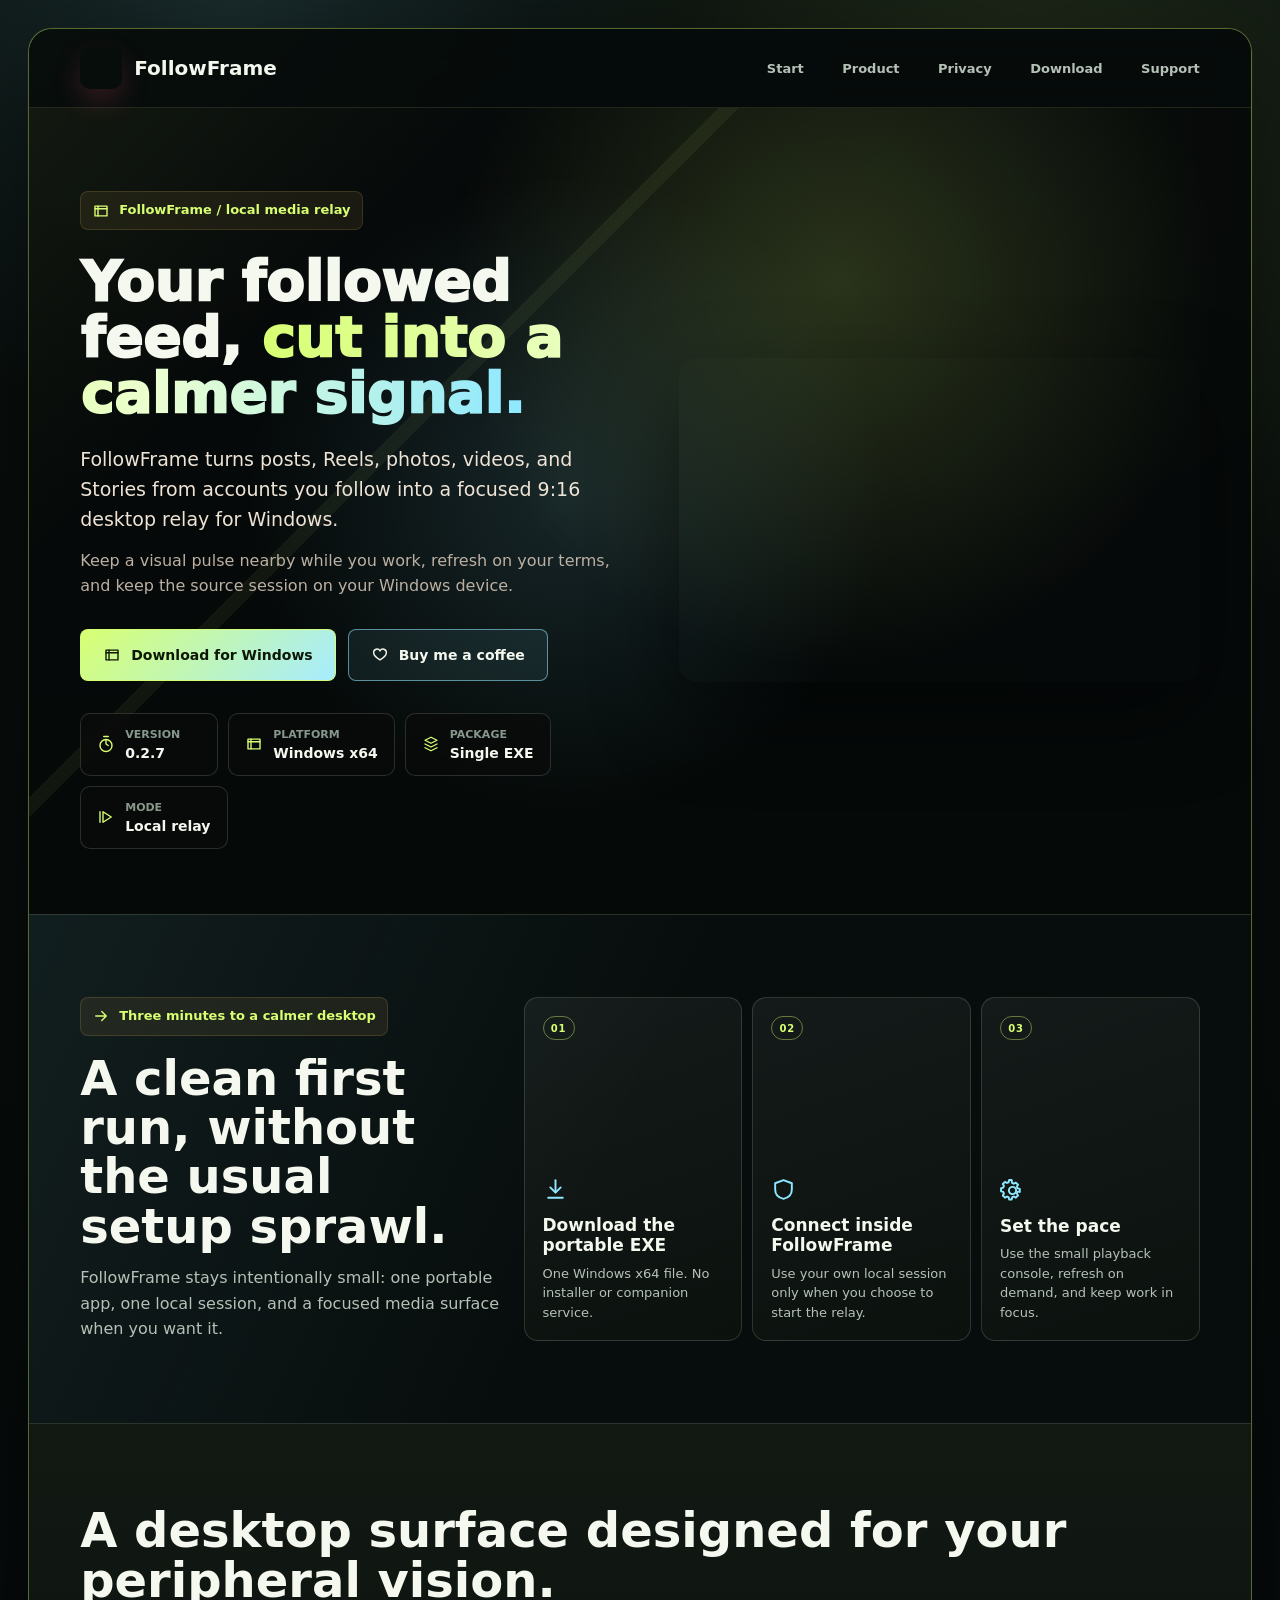
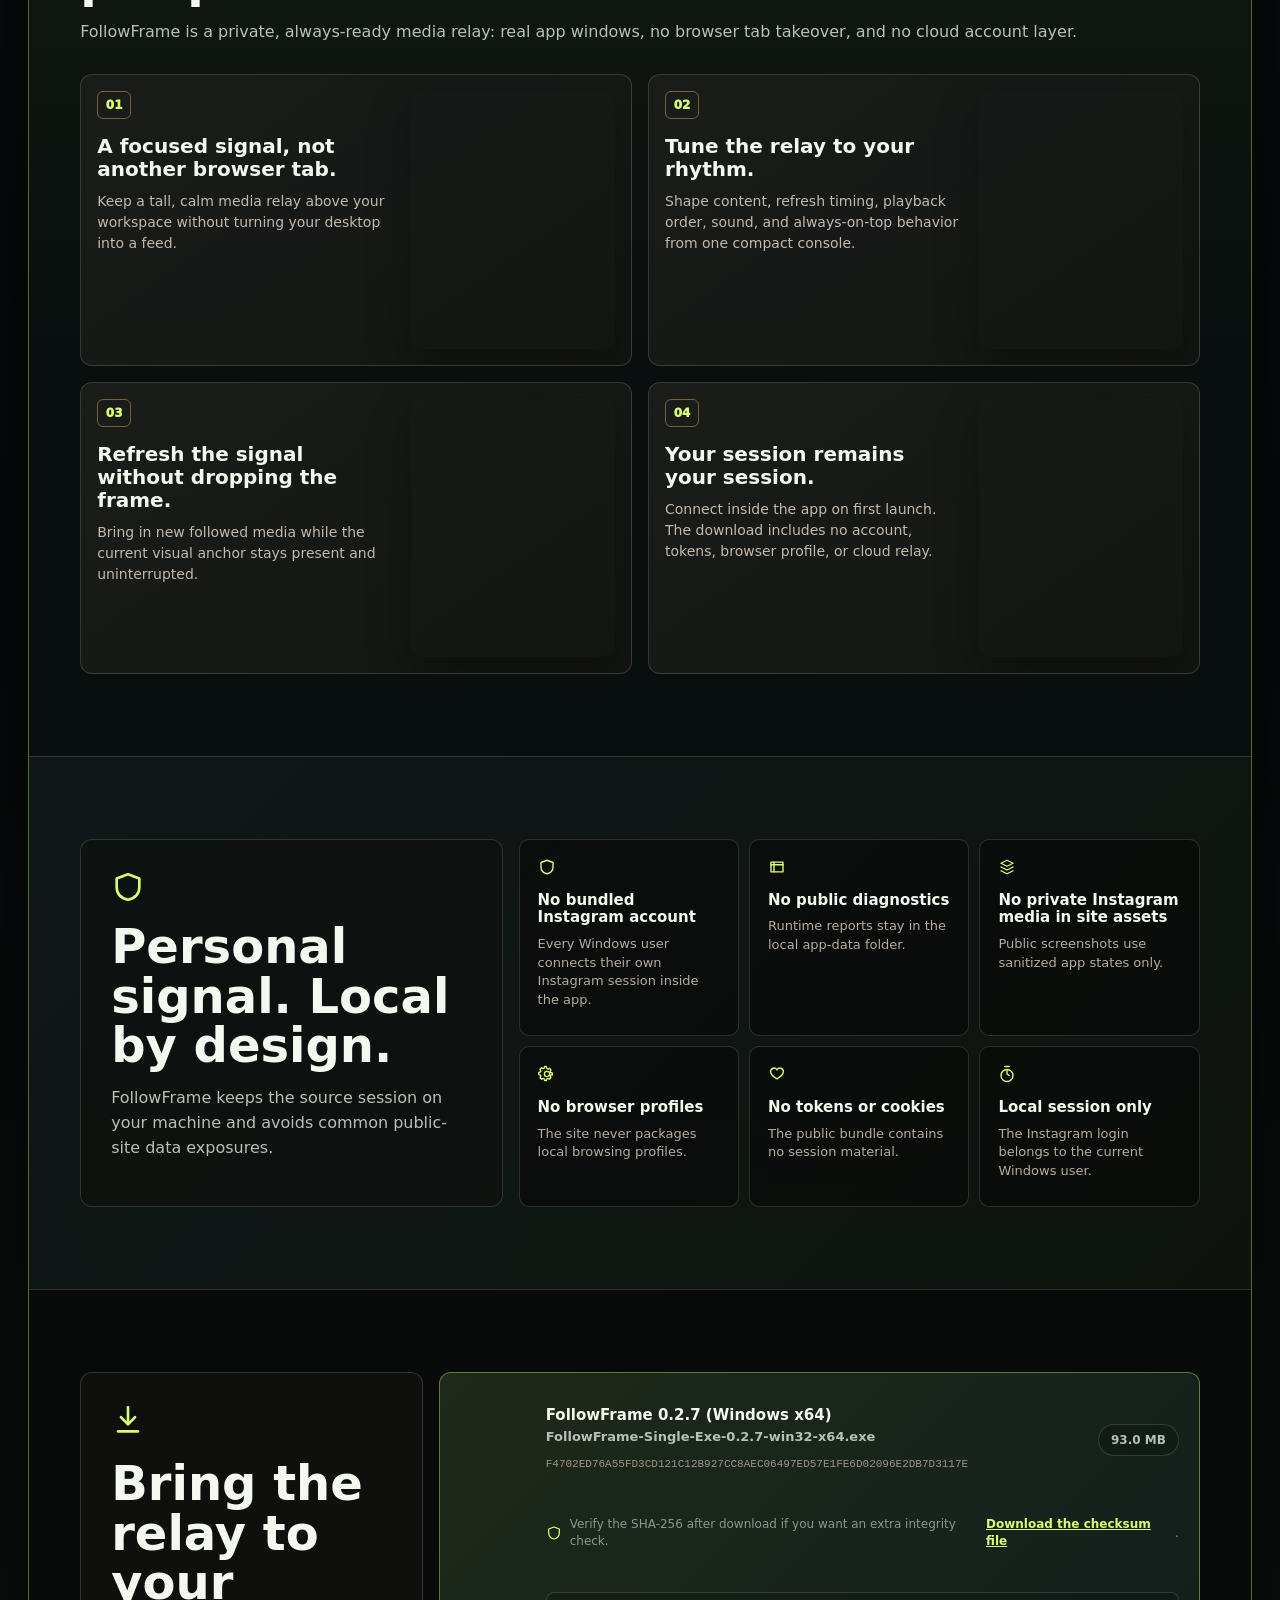
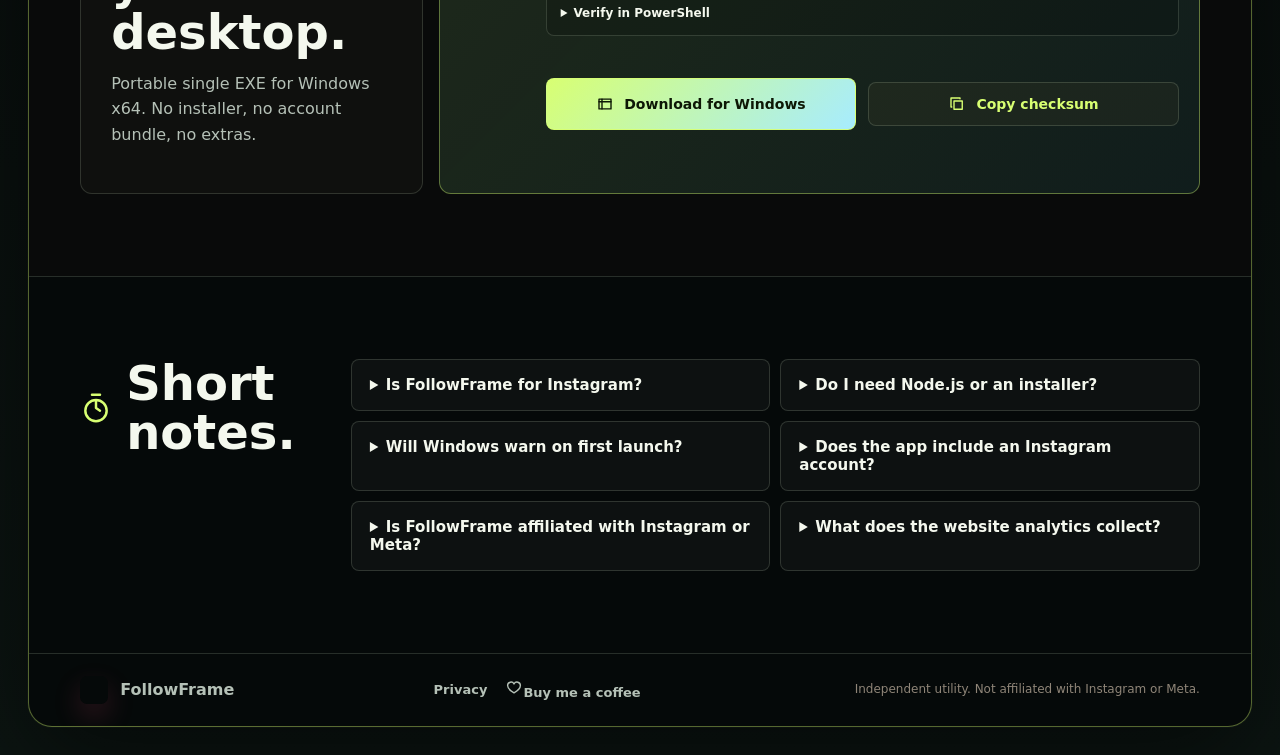
==== index.html @ 63d56f49 "Add automatic checksum verification" ====
<!doctype html>
<html lang="en">
  <head>
    <meta charset="UTF-8" />
    <meta name="viewport" content="width=device-width, initial-scale=1.0" />
    <meta
      http-equiv="Content-Security-Policy"
      content="default-src 'self'; base-uri 'self'; object-src 'none'; img-src 'self' data:; style-src 'self'; script-src 'self' https://www.googletagmanager.com; connect-src 'self' https://www.google-analytics.com https://region1.google-analytics.com; font-src 'self'; media-src 'self'; frame-src 'none'; form-action 'self'"
    />
    <meta name="robots" content="index,follow,max-image-preview:large" />
    <meta name="google-site-verification" content="RvzT5SkNoVuGAJgXO8Cyy0vXYuK4GjArwcsf7aChGzU" />
    <meta name="theme-color" content="#0b0d0b" />
    <meta name="application-name" content="FollowFrame" />
    <meta
      name="description"
      content="FollowFrame is an independent Instagram desktop frame for Windows that turns posts, Reels, photos, videos, and Stories from accounts you follow into a floating 9:16 media wall."
    />
    <link rel="canonical" href="https://followframe.com/" />
    <link rel="icon" type="image/svg+xml" href="/favicon.svg" />
    <link rel="manifest" href="/site.webmanifest" />

    <meta property="og:type" content="website" />
    <meta property="og:locale" content="en_US" />
    <meta property="og:site_name" content="FollowFrame" />
    <meta property="og:title" content="FollowFrame - Instagram Desktop Frame for Windows" />
    <meta
      property="og:description"
      content="Keep Instagram posts, Reels, photos, videos, and Stories from accounts you follow in a focused floating Windows desktop frame."
    />
    <meta property="og:url" content="https://followframe.com/" />
    <meta property="og:image" content="https://followframe.com/og/followframe-og.jpg" />
    <meta property="og:image:type" content="image/jpeg" />
    <meta property="og:image:width" content="1200" />
    <meta property="og:image:height" content="630" />
    <meta property="og:image:alt" content="FollowFrame Instagram desktop frame preview with sanitized real app screenshots" />

    <meta name="twitter:card" content="summary_large_image" />
    <meta name="twitter:title" content="FollowFrame - Instagram Desktop Frame for Windows" />
    <meta
      name="twitter:description"
      content="Keep Instagram media from accounts you follow in a focused floating Windows desktop frame."
    />
    <meta name="twitter:image" content="https://followframe.com/og/followframe-og.jpg" />
    <meta name="twitter:image:alt" content="FollowFrame Instagram desktop frame preview with sanitized real app screenshots" />

    <script type="application/ld+json">
      {
        "@context": "https://schema.org",
        "@graph": [
          {
            "@type": "WebSite",
            "@id": "https://followframe.com/#website",
            "url": "https://followframe.com/",
            "name": "FollowFrame",
            "description": "FollowFrame is an independent Instagram desktop frame for Windows."
          },
          {
            "@type": "SoftwareApplication",
            "@id": "https://followframe.com/#software",
            "name": "FollowFrame",
            "applicationCategory": "MultimediaApplication",
            "operatingSystem": "Windows 10, Windows 11",
            "softwareVersion": "0.2.7",
            "description": "FollowFrame is an independent Windows x64 desktop app for viewing Instagram posts, Reels, photos, videos, and Stories from accounts you follow in a floating 9:16 frame.",
            "keywords": "Instagram desktop viewer, Instagram media wall, Instagram Stories desktop, Windows Instagram viewer, FollowFrame",
            "url": "https://followframe.com/",
            "downloadUrl": "https://followframe.com/downloads/FollowFrame-Single-Exe-0.2.7-win32-x64.exe",
            "fileSize": "93.0 MB",
            "sha256": "F4702ED76A55FD3CD121C12B927CC8AEC06497ED57E1FE6D02096E2DB7D3117E",
            "image": "https://followframe.com/og/followframe-og.jpg",
            "offers": {
              "@type": "Offer",
              "price": "0",
              "priceCurrency": "USD",
              "availability": "https://schema.org/InStock"
            }
          },
          {
            "@type": "WebPage",
            "@id": "https://followframe.com/#webpage",
            "url": "https://followframe.com/",
            "name": "FollowFrame - Instagram Desktop Frame for Windows",
            "description": "FollowFrame turns Instagram posts, Reels, photos, videos, and Stories from accounts you follow into a focused floating 9:16 Windows desktop frame.",
            "isPartOf": {
              "@id": "https://followframe.com/#website"
            },
            "mainEntity": {
              "@id": "https://followframe.com/#software"
            },
            "primaryImageOfPage": {
              "@type": "ImageObject",
              "url": "https://followframe.com/og/followframe-og.jpg",
              "width": 1200,
              "height": 630
            }
          }
        ]
      }
    </script>

    <title>FollowFrame - Instagram Desktop Frame for Windows</title>
    <script type="module" crossorigin src="/assets/index-CRREQKj5.js"></script>
    <link rel="stylesheet" crossorigin href="/assets/index-dvuQhsca.css">
  </head>
  <body>
    <div id="root"></div>
  </body>
</html>
---- assets/index-dvuQhsca.css ----
:root{--lightningcss-light: ;--lightningcss-dark:initial;color-scheme:dark;--bg:#060909;--bg-soft:#0d1513;--panel:#0a1210cc;--panel-strong:#0a1210f5;--line:#ebfcdd26;--line-strong:#d8ff7261;--text:#f4f8ee;--muted:#b5c1b7;--soft:#87988c;--amber:#d8ff72;--amber-strong:#aaff76;--rose:#8ee8ff;--coral:#7bb9ff;--green:#d8ff72;--shadow:0 30px 104px #0000008f;background:var(--bg);color:var(--text);font-family:Bahnschrift,Aptos,Segoe UI Variable,ui-sans-serif,system-ui,sans-serif}*{box-sizing:border-box}html{scroll-behavior:smooth;overflow-x:hidden}body{color:var(--text);background:radial-gradient(circle at 18% 0,#8ee8ff21,#0000 28rem),radial-gradient(circle at 80% 4%,#d8ff7221,#0000 32rem),linear-gradient(#09100e 0%,#060909 56%,#0c1512 100%);margin:0;overflow-x:hidden}body,button,input{letter-spacing:0}button{font:inherit}a{color:inherit}img{max-width:100%;display:block}.site-shell{min-height:100vh;padding:clamp(14px,3vw,28px)}.site-frame{border:1px solid var(--line-strong);width:min(1460px,100%);box-shadow:0 0 0 1px #ffffff05, var(--shadow);background:linear-gradient(135deg,#d8ff7212,#0000 24rem),#060909eb;border-radius:24px;margin:0 auto;overflow:hidden}.site-header{z-index:20;-webkit-backdrop-filter:blur(18px);backdrop-filter:blur(18px);background:#060d0bd6;border-bottom:1px solid #ffe0a41f;justify-content:space-between;align-items:center;gap:24px;padding:18px clamp(24px,4vw,52px);display:flex;position:sticky;top:0}#start,#product,#privacy,#download{scroll-margin-top:100px}.analytics-consent{z-index:30;border:1px solid var(--line);width:min(420px,100vw - 28px);box-shadow:var(--shadow);background:#0e0f0df5;border-radius:12px;gap:14px;padding:16px;display:grid;position:fixed;bottom:clamp(14px,3vw,28px);right:clamp(14px,3vw,28px)}.analytics-consent p{margin:0;font-size:14px;line-height:1.45}.analytics-consent__copy{gap:6px;display:grid}.analytics-consent__actions{justify-content:flex-end;gap:10px;display:flex}.analytics-consent button{border:1px solid var(--line);min-height:38px;color:var(--text);cursor:pointer;background:#ffffff0f;border-radius:8px;padding:0 14px;font-size:13px;font-weight:800}.analytics-consent button:last-child{color:#17110a;background:var(--amber)}.brand,.site-header nav,.hero__actions,.release-strip,.download-card__actions,.site-footer,.site-footer div,.button,.mobile-menu-button,.utility-label,.faq__heading{align-items:center;display:flex}.brand{color:var(--text);gap:12px;font-size:20px;font-weight:900;text-decoration:none}.logo-mark{border-radius:10px;width:42px;height:42px;box-shadow:0 12px 28px #ff517f2e}.site-header nav{gap:clamp(18px,3vw,44px)}.mobile-menu-button{width:42px;height:42px;color:var(--text);cursor:pointer;background:0 0;border:1px solid #0000;border-radius:8px;justify-content:center;display:none}.mobile-menu-button .icon{width:24px;height:24px}.site-header nav a,.site-footer a{color:var(--muted);font-size:13px;font-weight:850;text-decoration:none}.footer-link{color:inherit;font:inherit;cursor:pointer;background:0 0;border:0;padding:0}.footer-link:hover,.site-header nav a:hover,.site-footer a:hover{color:var(--text)}.hero{isolation:isolate;grid-template-columns:minmax(0,1fr) minmax(520px,.95fr);align-items:center;gap:clamp(28px,4vw,58px);min-height:min(820px,100svh - 94px);padding:clamp(58px,9vh,96px) clamp(24px,4vw,52px) clamp(44px,7vh,72px);display:grid;position:relative}.hero:before{z-index:-1;content:"";background:radial-gradient(circle at 66% 22%,#d8ff722b,#0000 24rem),radial-gradient(circle at 44% 48%,#8ee8ff21,#0000 20rem),linear-gradient(135deg,#0000 0 34%,#d8ff720f 34% 35%,#0000 35% 100%);position:absolute;inset:0}.hero__copy{max-width:710px}.utility-label{width:max-content;max-width:100%;color:var(--amber);background:#ffc76a14;border:1px solid #ffc76a26;border-radius:8px;gap:9px;margin:0 0 24px;padding:8px 11px;font-size:13px;font-weight:850}h1,h2,h3,p,figure{margin-top:0}h1{max-width:790px;color:var(--text);margin-bottom:22px;font-size:56px;font-weight:930;line-height:1}h1 span{color:#0000;background:linear-gradient(90deg, var(--amber), #ecffd0, var(--rose));-webkit-background-clip:text;background-clip:text}h2{color:var(--text);margin-bottom:14px;font-size:48px;font-weight:900;line-height:1.03}h3{color:var(--text);margin-bottom:10px;font-size:20px;font-weight:880;line-height:1.15}p{color:var(--muted);font-size:16px;line-height:1.58}.hero__body{color:#eee3d5;max-width:620px;margin-bottom:14px;font-size:19px}.hero__support{color:#bcb0a3;max-width:600px;margin-bottom:30px}.hero__actions,.download-card__actions{flex-wrap:wrap;gap:12px}.hero__actions{margin-bottom:32px}.button{border:1px solid var(--line);min-height:52px;color:var(--text);cursor:pointer;background:#ffffff0d;border-radius:8px;justify-content:center;gap:10px;padding:0 22px;font-size:14px;font-weight:900;text-decoration:none;transition:transform .16s,border-color .16s,background .16s}.button--primary{color:#0d1705;background:linear-gradient(135deg,#d8ff72,#a7ecff);border-color:#d8ff72db}.button--secondary{background:#8ee8ff14;border-color:#8ee8ff8f}.button--ghost{min-height:44px;color:var(--amber);background:#ffc76a0a}.button:hover{transform:translateY(-1px)}.button:focus-visible,.analytics-consent button:focus-visible,.site-header a:focus-visible,.site-footer a:focus-visible,.footer-link:focus-visible,details:focus-within{outline:2px solid var(--amber);outline-offset:3px}.icon{fill:none;stroke:currentColor;stroke-width:1.85px;stroke-linecap:round;stroke-linejoin:round;flex:none;width:18px;height:18px}.release-strip{flex-wrap:wrap;gap:10px;margin:0}.release-strip div{border:1px solid var(--line);-webkit-backdrop-filter:blur(14px);backdrop-filter:blur(14px);background:#0a0b0ab3;border-radius:10px;grid-template-columns:auto 1fr;align-items:center;gap:4px 10px;min-width:138px;padding:14px 16px;display:grid}.release-strip .icon{color:var(--amber);grid-row:span 2}.release-strip dt{color:var(--soft);text-transform:uppercase;font-size:11px;font-weight:850}.release-strip dd{color:var(--text);margin:0;font-size:14px;font-weight:900}.hero-stack{isolation:isolate;margin:0;position:relative;overflow:visible}.hero-stack__image{object-position:center;border-radius:18px;width:100%;height:auto;display:block;box-shadow:0 34px 86px #0000006b}.tour,.quick-start,.privacy,.download,.faq{padding:clamp(50px,7vw,82px) clamp(24px,4vw,52px)}.quick-start{border-top:1px solid var(--line);background:linear-gradient(115deg,#8ee8ff14,#0000 48%),#080e0ddb;grid-template-columns:minmax(280px,.62fr) minmax(0,1fr);gap:24px;display:grid}.quick-start__intro{align-self:center;max-width:510px}.quick-start__intro .utility-label{margin-bottom:18px}.quick-start__intro h2{margin-bottom:14px}.quick-start__intro p:last-child{margin-bottom:0}.quick-start__steps{grid-template-columns:repeat(3,minmax(0,1fr));gap:10px;margin:0;padding:0;list-style:none;display:grid}.quick-start__steps li{border:1px solid var(--line);background:linear-gradient(160deg,#ffffff0e,#d8ff7206);border-radius:14px;flex-direction:column;align-items:flex-start;min-height:208px;padding:18px;display:flex}.quick-start__steps li>span{width:32px;height:24px;color:var(--amber);letter-spacing:.08em;border:1px solid #d8ff726b;border-radius:999px;place-items:center;margin-bottom:auto;font-size:10px;font-weight:900;display:inline-grid}.quick-start__steps .icon{width:25px;height:25px;color:var(--rose);margin:18px 0 14px}.quick-start__steps h3{margin-bottom:8px;font-size:17px}.quick-start__steps p{color:var(--muted);margin-bottom:0;font-size:13px;line-height:1.5}.section-heading{max-width:none;margin-bottom:30px}.section-heading h2,.section-heading p{max-width:none}.tour{border-top:1px solid var(--line);background:linear-gradient(#d8ff720b,#0000 34rem),#0b110fcc}.tour-grid{grid-template-columns:repeat(2,minmax(0,1fr));gap:16px;display:grid}.tour-card{border:1px solid var(--line);background:linear-gradient(145deg,#ffffff0e,#ffffff05),#10110fdb;border-radius:12px;grid-template-columns:minmax(0,.9fr) minmax(180px,.62fr);align-items:stretch;gap:18px;min-height:292px;padding:16px;display:grid;overflow:hidden}.tour-card__copy{min-width:0}.tour-card__number{min-width:34px;height:28px;color:var(--amber);border:1px solid #ffc76a66;border-radius:6px;place-items:center;margin-bottom:16px;font-size:12px;font-weight:920;display:inline-grid}.tour-card .icon{display:none}.tour-card p{color:#c4b8aa;margin-bottom:0;font-size:14px;line-height:1.5}.tour-card figure{background:0 0;border-radius:10px;align-self:stretch;margin:0;overflow:hidden;box-shadow:0 18px 44px #00000047}.tour-card img{object-fit:cover;width:100%;height:100%}.tour-card--player img,.tour-card--refresh img,.tour-card--settings img,.tour-card--empty img{object-position:center}.privacy{border-top:1px solid var(--line);background:linear-gradient(135deg,#8ee8ff12,#d8ff720b);grid-template-columns:minmax(280px,.62fr) minmax(0,1fr);gap:16px;display:grid}.privacy__intro{border:1px solid var(--line);background:#0f110fc7;border-radius:12px;flex-direction:column;justify-content:center;min-height:260px;padding:30px;display:flex}.privacy__intro>.icon{width:34px;height:34px;color:var(--amber);margin-bottom:18px}.privacy-grid{grid-template-columns:repeat(3,minmax(0,1fr));gap:10px;display:grid}.privacy-grid article{border:1px solid var(--line);background:#090a09b8;border-radius:10px;min-height:126px;padding:18px}.privacy-grid .icon{color:var(--amber);margin-bottom:12px}.privacy-grid h3{margin-bottom:8px;font-size:15px}.privacy-grid p{color:#b7ab9d;margin-bottom:0;font-size:13px;line-height:1.45}.download{border-top:1px solid var(--line);background:#0a0b0ae6;grid-template-columns:minmax(300px,.45fr) minmax(0,1fr);gap:16px;display:grid}.download__copy{border:1px solid var(--line);background:#121311d1;border-radius:12px;padding:30px}.download__copy>.icon{width:34px;height:34px;color:var(--amber);margin-bottom:18px}.download-card{border:1px solid var(--line-strong);background:linear-gradient(135deg,#d8ff721a,#8ee8ff0d),#0c1412e6;border-radius:12px;grid-template-columns:auto minmax(0,1fr) auto;align-items:center;gap:18px;padding:20px;display:grid}.download-card img{border-radius:14px}.download-card__main{gap:5px;min-width:0;display:grid}.download-card__main span{color:var(--text);font-size:15px;font-weight:900}.download-card__main strong{color:var(--muted);overflow-wrap:anywhere;font-size:13px;font-weight:700}.download-card__main code{color:#9d9387;overflow-wrap:anywhere;margin-top:8px;font-family:SFMono-Regular,Consolas,Liberation Mono,monospace;font-size:11px;line-height:1.45}.download-card__size{border:1px solid var(--line);color:var(--muted);background:#0000002e;border-radius:999px;justify-self:end;padding:8px 12px;font-size:12px;font-weight:800}.download-card__actions{grid-column:2/4}.download-card__verify{color:var(--soft);grid-column:2/4;align-items:center;gap:8px;margin:0;font-size:12px;line-height:1.4;display:flex}.download-card__verify .icon{width:16px;height:16px;color:var(--amber)}.download-card__verify a{color:var(--amber);font-weight:800}.download-card__verify a:hover{color:var(--lime)}.download-card__verification-steps{border:1px solid var(--line);color:var(--soft);background:#00000029;border-radius:8px;grid-column:2/4;padding:12px 14px;font-size:12px;line-height:1.45}.download-card__verification-steps summary{color:var(--text);cursor:pointer;font-weight:800}.download-card__verification-steps p{margin:10px 0 0}.download-card__verification-steps div{align-items:center;gap:10px;margin-top:10px;display:flex}.download-card__verification-steps code{color:#d9d0c4;overflow-wrap:anywhere;background:#00000047;border-radius:6px;flex:1;min-width:0;padding:8px 10px;font-family:SFMono-Regular,Consolas,Liberation Mono,monospace;font-size:11px}.download-card__verification-steps button{border:1px solid var(--line);min-height:36px;color:var(--text);font:inherit;cursor:pointer;background:#ffffff0d;border-radius:6px;flex:none;align-items:center;gap:6px;padding:0 10px;font-weight:800;display:inline-flex}.download-card__verification-steps button:hover{border-color:var(--lime)}.download-card__verification-steps button .icon{width:15px;height:15px}.checksum-copy-status{min-height:1.4em;color:var(--muted);flex:1 0 100%;margin:0;font-size:13px;line-height:1.4}.download-card__actions .button{flex:230px}.faq{border-top:1px solid var(--line);grid-template-columns:minmax(220px,.3fr) minmax(0,1fr);gap:16px;display:grid}.faq__heading{align-self:start;gap:14px}.faq__heading .icon{width:32px;height:32px;color:var(--amber)}.faq__heading h2{margin:0}.faq-list{grid-template-columns:repeat(2,minmax(0,1fr));gap:10px;display:grid}.faq details{border:1px solid var(--line);background:#ffffff09;border-radius:8px;padding:16px 18px}.faq summary{cursor:pointer;color:var(--text);font-size:15px;font-weight:850}.faq details p{margin:12px 0 0;font-size:14px}.site-footer{border-top:1px solid var(--line);color:var(--muted);justify-content:space-between;gap:20px;padding:22px clamp(24px,4vw,52px)}.site-footer .brand{font-size:16px}.site-footer .logo-mark{border-radius:7px;width:28px;height:28px}.site-footer div{gap:18px}.site-footer a:last-child{gap:7px}.footer-note{color:#8f8578;text-align:right;flex:0 360px;margin:0;font-size:12px;line-height:1.4}@media (width<=1180px){.hero{grid-template-columns:1fr}h1{font-size:54px}h2{font-size:40px}.hero-stack{max-width:880px}.tour-grid{grid-template-columns:repeat(2,minmax(0,1fr))}.quick-start,.privacy,.download,.faq{grid-template-columns:1fr}}@media (width<=760px){.site-shell{padding:0}.site-frame{border-left:0;border-right:0;border-radius:0}.site-header{flex-flow:wrap;align-items:center;padding:18px 20px;position:sticky}.mobile-menu-button{margin-left:auto;display:inline-flex}.site-header nav{border:1px solid var(--line);background:#0b0c0bf5;border-radius:10px;flex-direction:column;order:3;align-items:stretch;gap:0;width:100%;padding:6px;display:none}.site-header nav.is-open{display:flex}.site-header nav a{border-radius:7px;padding:12px 10px}.hero{gap:28px;min-height:auto;padding:44px 20px 38px}.utility-label{margin-bottom:18px}h1{font-size:42px}h2{font-size:34px}.hero__body,.hero__support{font-size:16px}.hero__actions,.release-strip,.download-card__actions,.analytics-consent__actions,.site-footer,.site-footer div{flex-direction:column;align-items:stretch}.footer-note{text-align:left;flex:none}.button,.analytics-consent button,.release-strip div{width:100%}.release-strip{grid-template-columns:1fr;display:grid}.hero-stack{width:100%;margin-top:2px}.hero-stack__image{border-radius:13px}.tour,.quick-start,.privacy,.download,.faq{padding:46px 20px}.tour-grid,.privacy-grid,.faq-list,.quick-start__steps{grid-template-columns:1fr}.quick-start__steps li{min-height:0}.tour-card{grid-template-columns:minmax(0,1fr);min-height:0}.tour-card figure{min-height:320px}.download-card{grid-template-columns:auto minmax(0,1fr)}.download-card__size{grid-column:1/3;justify-self:start}.download-card__actions,.download-card__verify,.download-card__verification-steps{grid-column:1/3}.download-card__verification-steps div{flex-direction:column;align-items:stretch}.download-card__verification-steps button{justify-content:center}.download-card__actions .button{flex:none}}@media (width<=420px){.site-header nav{flex-wrap:wrap;justify-content:flex-start}h1{font-size:40px}h2{font-size:32px}.tour-card{grid-template-columns:minmax(0,1fr)}.tour-card figure{min-height:300px}}@media (prefers-reduced-motion:reduce){html{scroll-behavior:auto}.button{transition:none}}
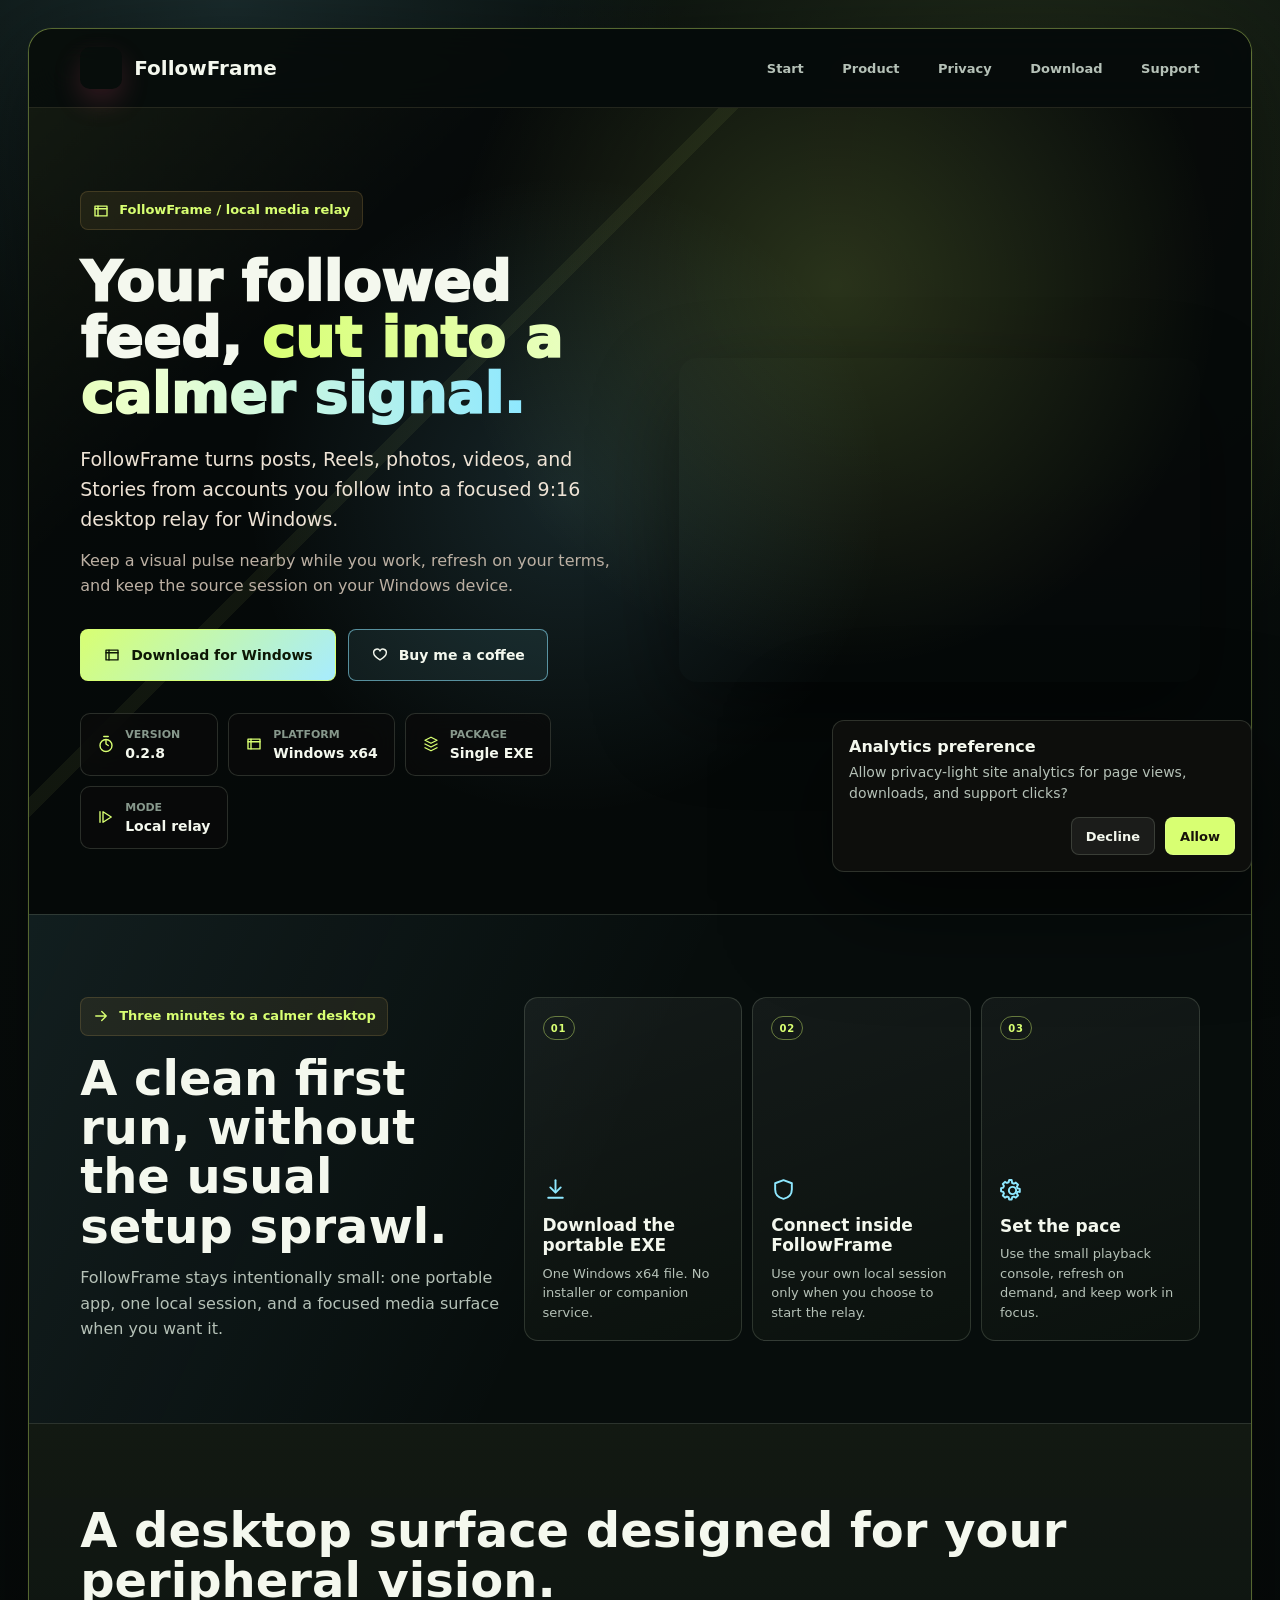
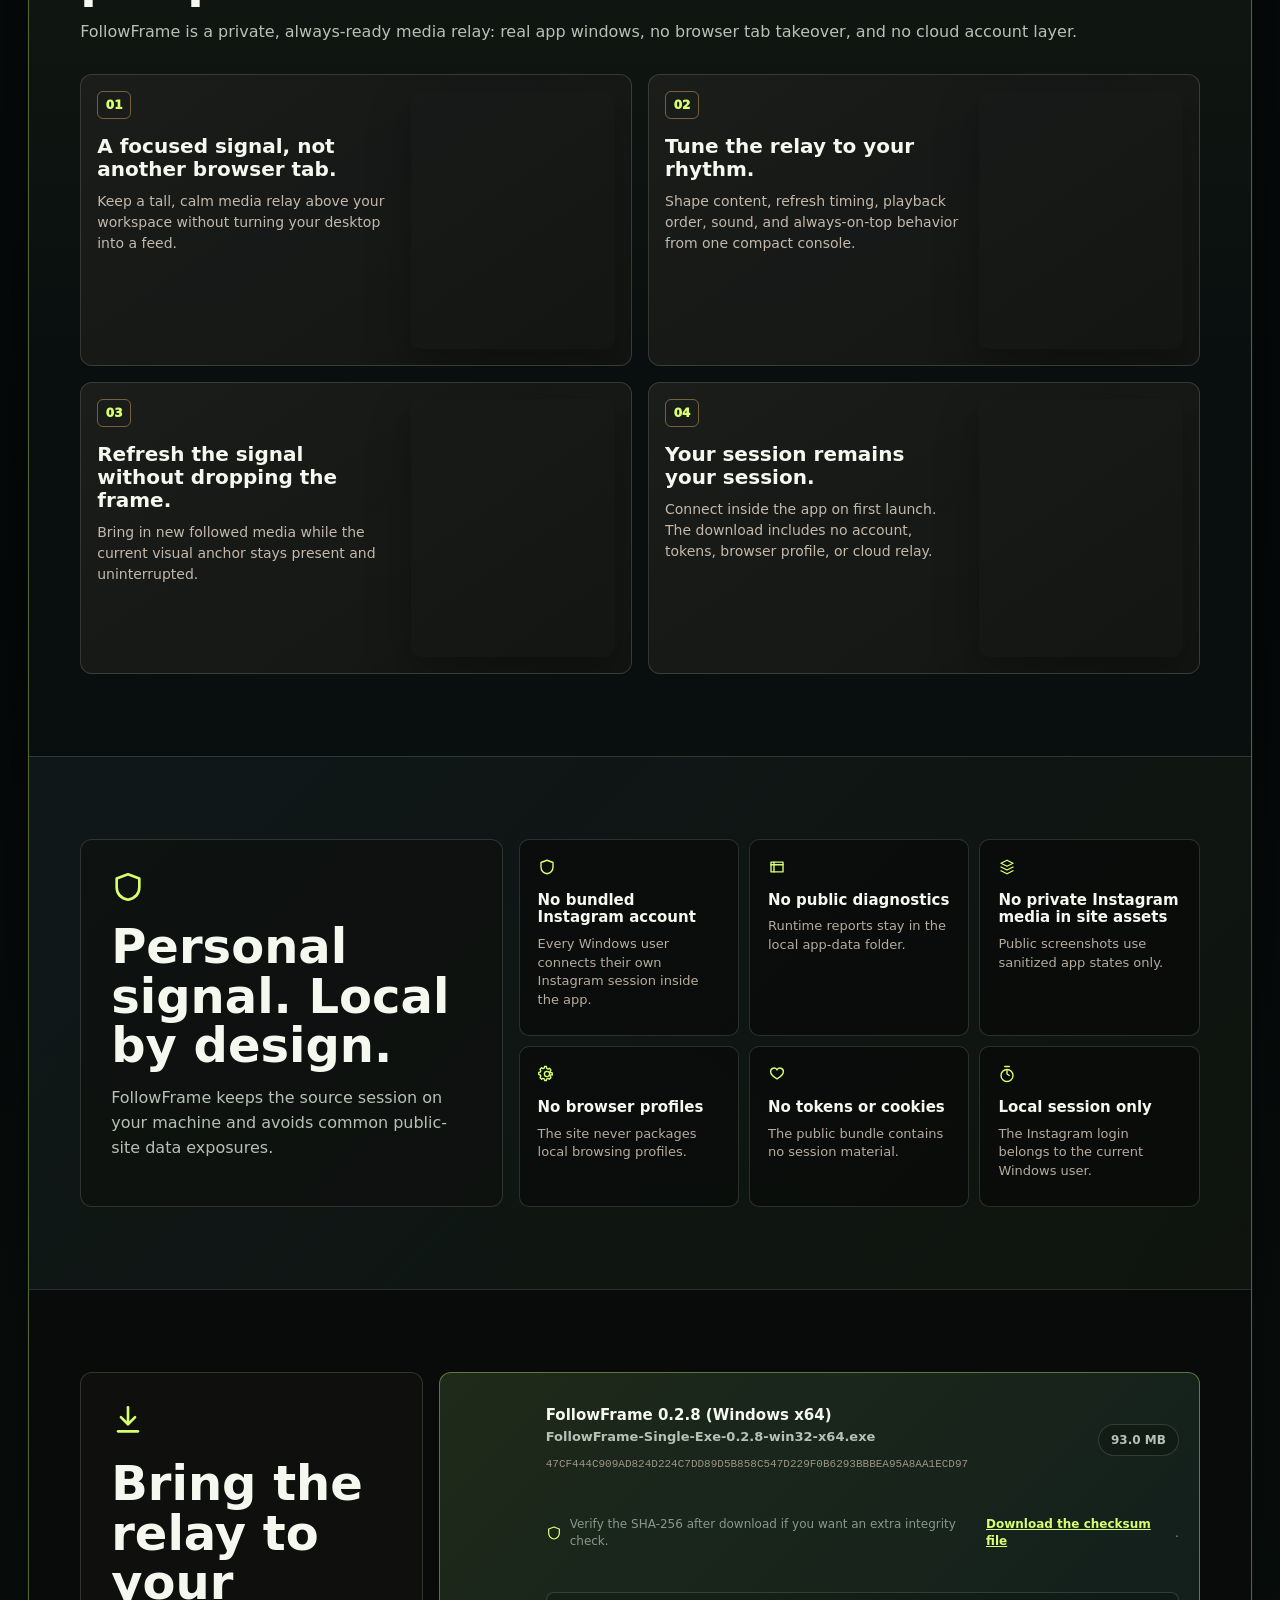
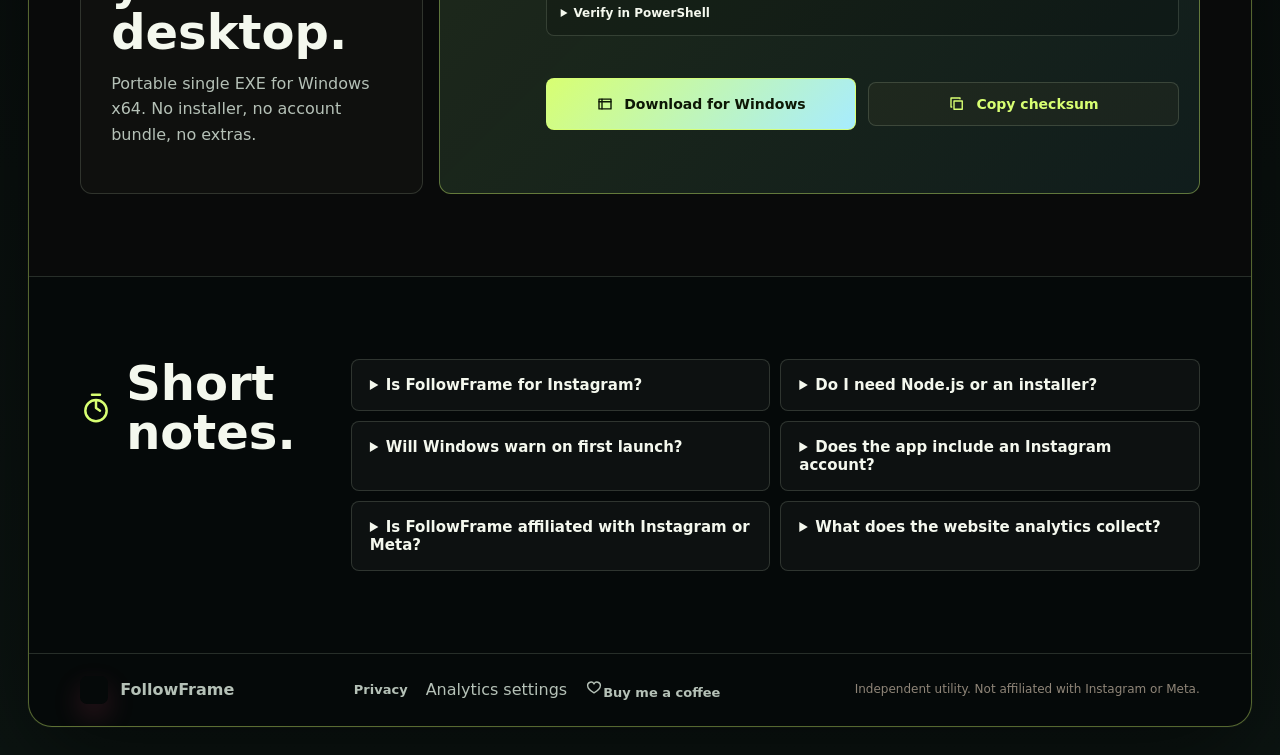
==== commit 0d767560: "Publish FollowFrame 0.2.8" ====
--- a/index.html
+++ b/index.html
@@ -60,13 +60,13 @@
             "name": "FollowFrame",
             "applicationCategory": "MultimediaApplication",
             "operatingSystem": "Windows 10, Windows 11",
-            "softwareVersion": "0.2.7",
+            "softwareVersion": "0.2.8",
             "description": "FollowFrame is an independent Windows x64 desktop app for viewing Instagram posts, Reels, photos, videos, and Stories from accounts you follow in a floating 9:16 frame.",
             "keywords": "Instagram desktop viewer, Instagram media wall, Instagram Stories desktop, Windows Instagram viewer, FollowFrame",
             "url": "https://followframe.com/",
-            "downloadUrl": "https://followframe.com/downloads/FollowFrame-Single-Exe-0.2.7-win32-x64.exe",
+            "downloadUrl": "https://followframe.com/downloads/FollowFrame-Single-Exe-0.2.8-win32-x64.exe",
             "fileSize": "93.0 MB",
-            "sha256": "F4702ED76A55FD3CD121C12B927CC8AEC06497ED57E1FE6D02096E2DB7D3117E",
+            "sha256": "47CF444C909AD824D224C7DD89D5B858C547D229F0B6293BBBEA95A8AA1ECD97",
             "image": "https://followframe.com/og/followframe-og.jpg",
             "offers": {
               "@type": "Offer",
@@ -99,7 +99,7 @@
     </script>
 
     <title>FollowFrame - Instagram Desktop Frame for Windows</title>
-    <script type="module" crossorigin src="/assets/index-CRREQKj5.js"></script>
+    <script type="module" crossorigin src="/assets/index-bBDaTLHG.js"></script>
     <link rel="stylesheet" crossorigin href="/assets/index-dvuQhsca.css">
   </head>
   <body>
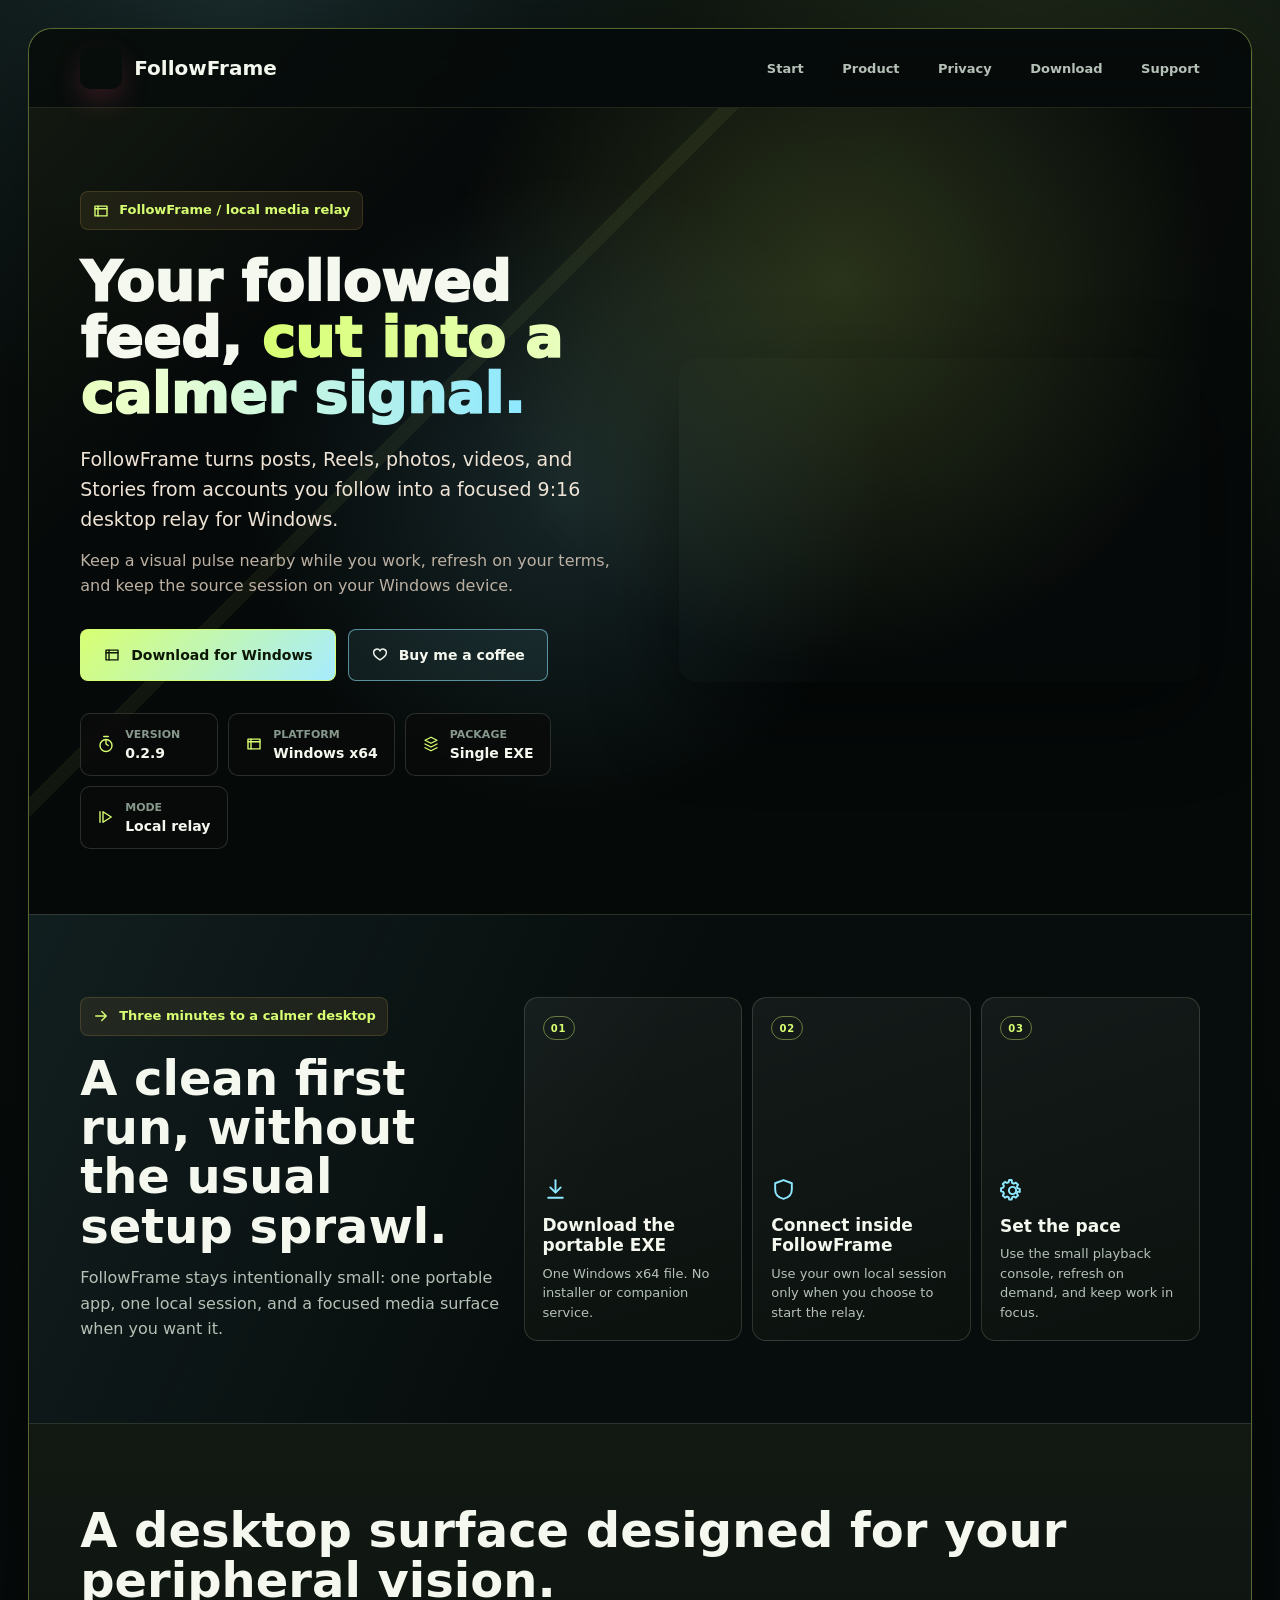
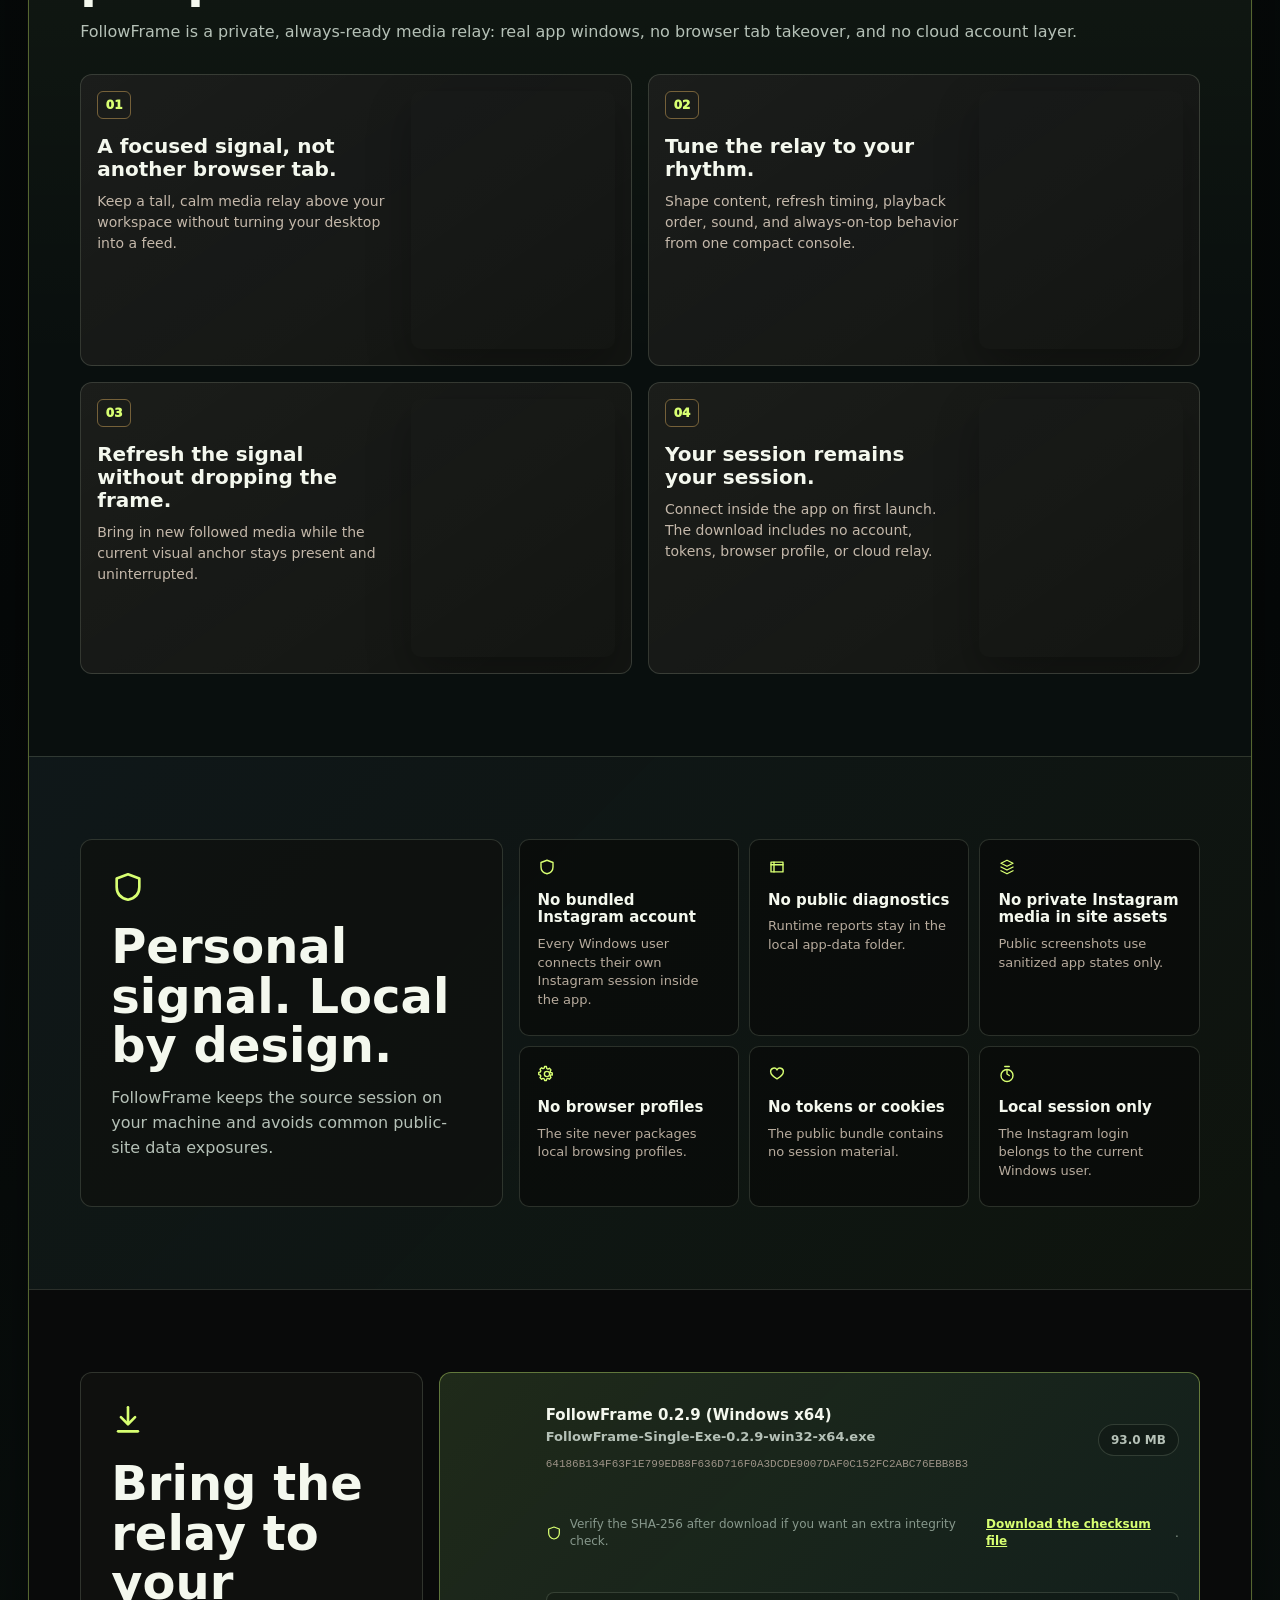
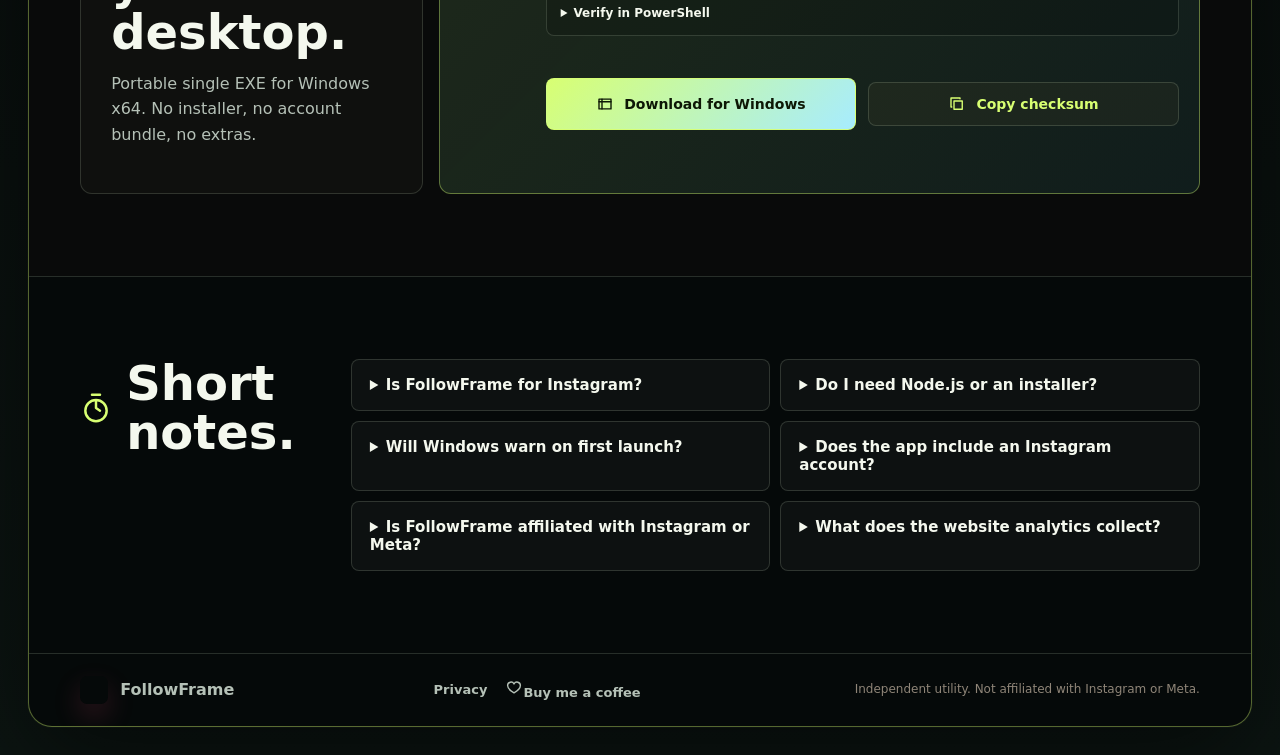
==== commit 138adb75: "Publish FollowFrame 0.2.9" ====
--- a/index.html
+++ b/index.html
@@ -60,13 +60,13 @@
             "name": "FollowFrame",
             "applicationCategory": "MultimediaApplication",
             "operatingSystem": "Windows 10, Windows 11",
-            "softwareVersion": "0.2.8",
+            "softwareVersion": "0.2.9",
             "description": "FollowFrame is an independent Windows x64 desktop app for viewing Instagram posts, Reels, photos, videos, and Stories from accounts you follow in a floating 9:16 frame.",
             "keywords": "Instagram desktop viewer, Instagram media wall, Instagram Stories desktop, Windows Instagram viewer, FollowFrame",
             "url": "https://followframe.com/",
-            "downloadUrl": "https://followframe.com/downloads/FollowFrame-Single-Exe-0.2.8-win32-x64.exe",
+            "downloadUrl": "https://followframe.com/downloads/FollowFrame-Single-Exe-0.2.9-win32-x64.exe",
             "fileSize": "93.0 MB",
-            "sha256": "47CF444C909AD824D224C7DD89D5B858C547D229F0B6293BBBEA95A8AA1ECD97",
+            "sha256": "64186B134F63F1E799EDB8F636D716F0A3DCDE9007DAF0C152FC2ABC76EBB8B3",
             "image": "https://followframe.com/og/followframe-og.jpg",
             "offers": {
               "@type": "Offer",
@@ -99,7 +99,7 @@
     </script>
 
     <title>FollowFrame - Instagram Desktop Frame for Windows</title>
-    <script type="module" crossorigin src="/assets/index-bBDaTLHG.js"></script>
+    <script type="module" crossorigin src="/assets/index-LW2hTpor.js"></script>
     <link rel="stylesheet" crossorigin href="/assets/index-dvuQhsca.css">
   </head>
   <body>
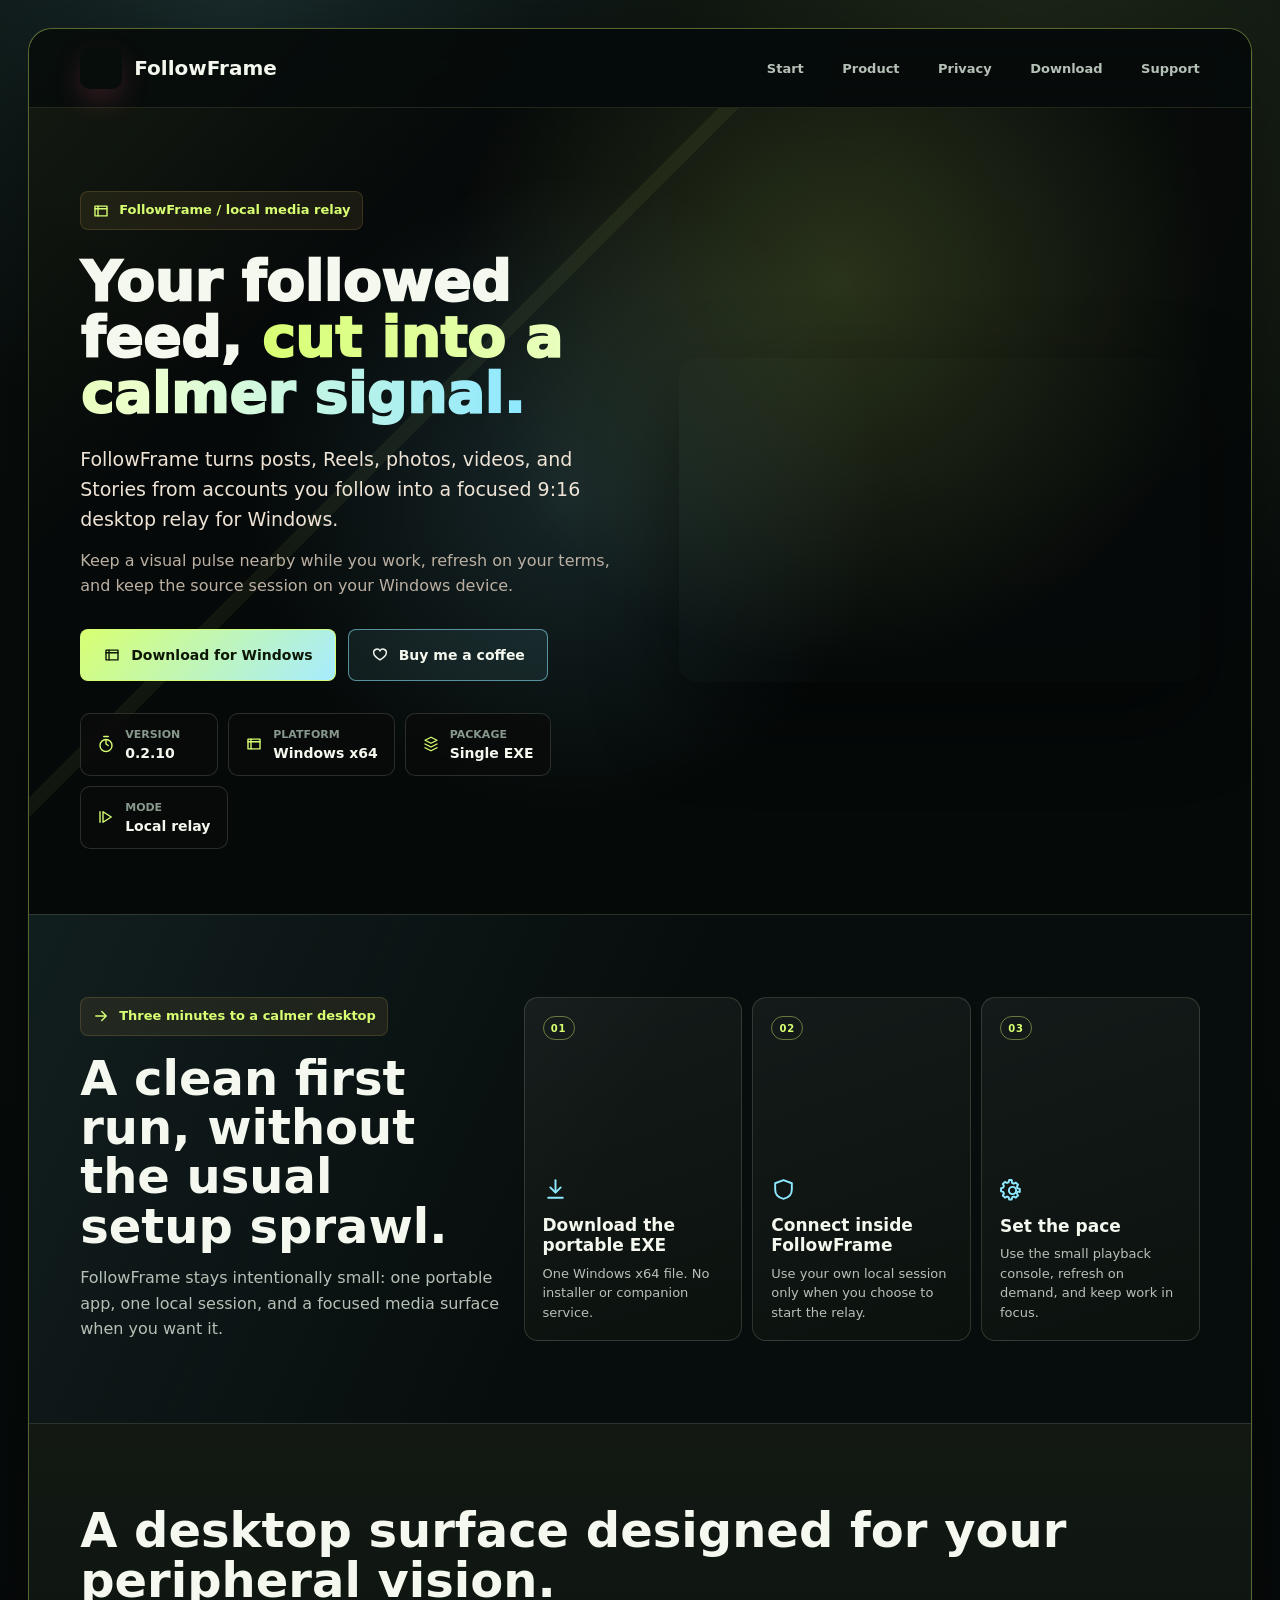
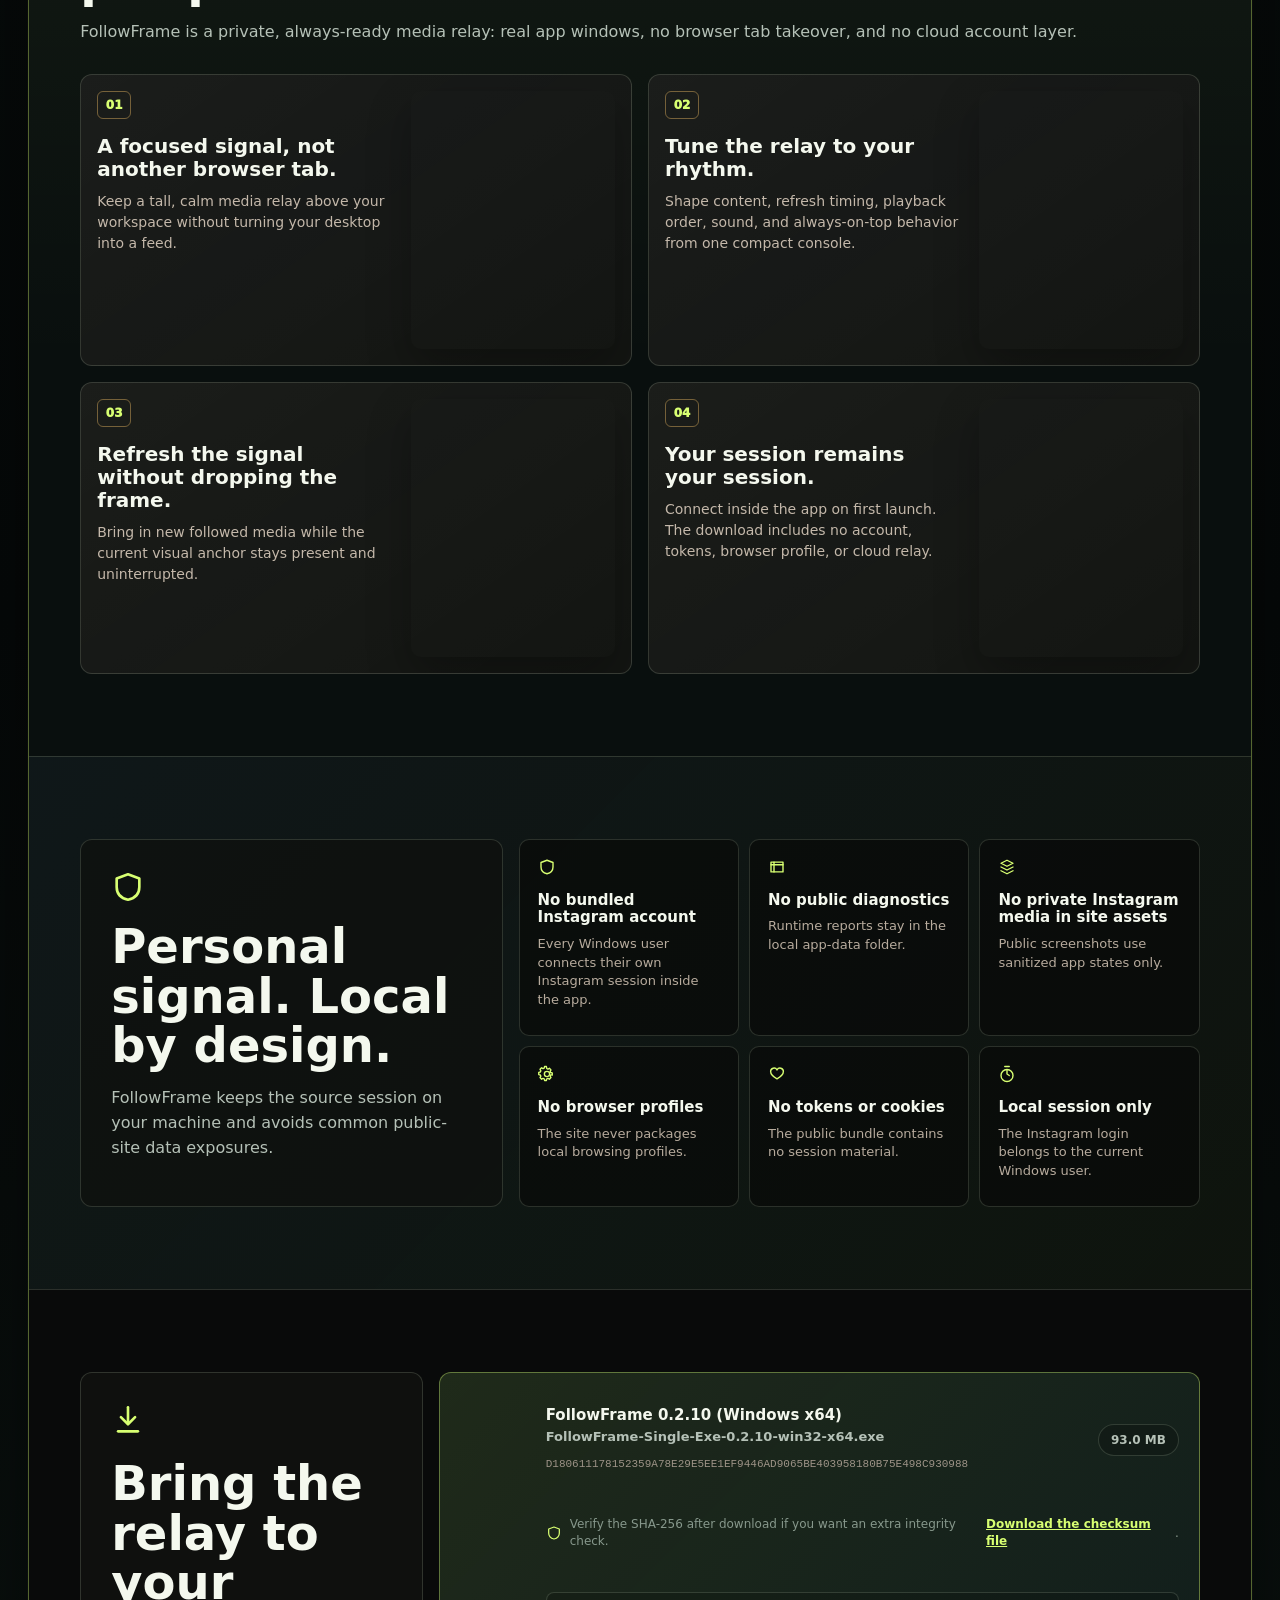
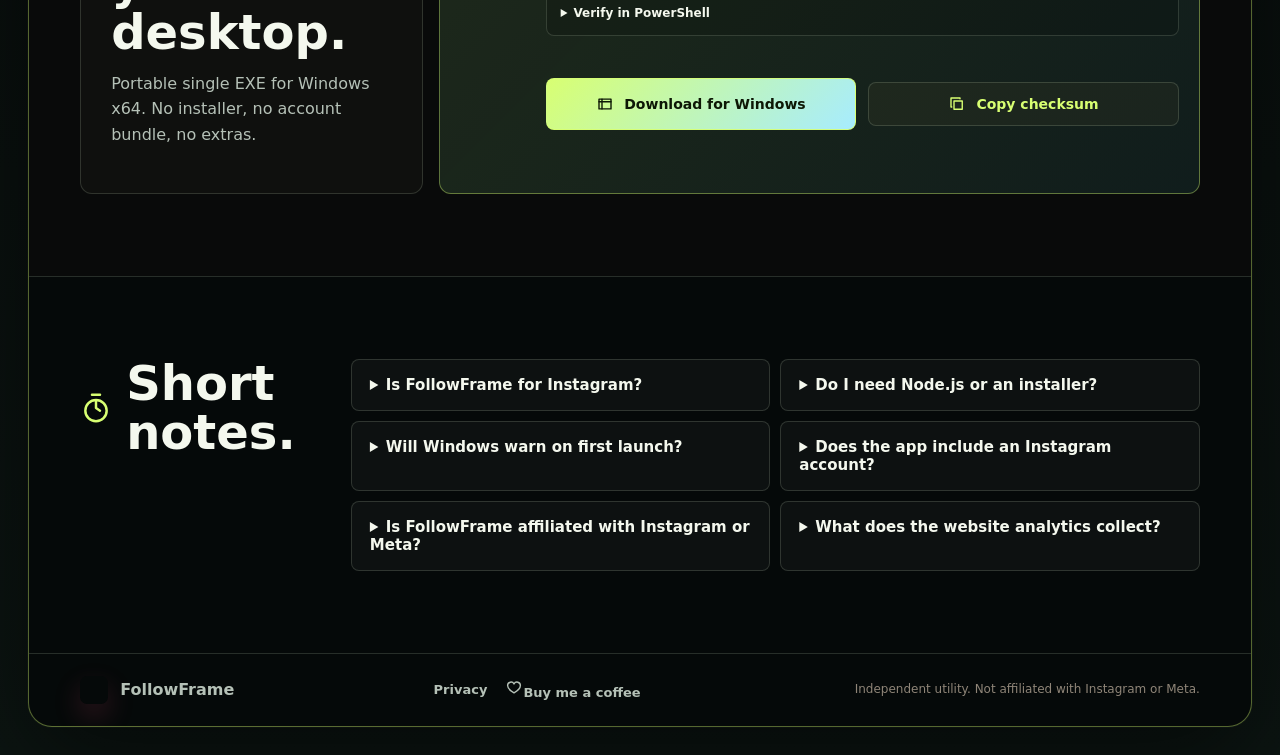
==== commit 9d510bd0: "Publish FollowFrame 0.2.10" ====
--- a/index.html
+++ b/index.html
@@ -60,13 +60,13 @@
             "name": "FollowFrame",
             "applicationCategory": "MultimediaApplication",
             "operatingSystem": "Windows 10, Windows 11",
-            "softwareVersion": "0.2.9",
+            "softwareVersion": "0.2.10",
             "description": "FollowFrame is an independent Windows x64 desktop app for viewing Instagram posts, Reels, photos, videos, and Stories from accounts you follow in a floating 9:16 frame.",
             "keywords": "Instagram desktop viewer, Instagram media wall, Instagram Stories desktop, Windows Instagram viewer, FollowFrame",
             "url": "https://followframe.com/",
-            "downloadUrl": "https://followframe.com/downloads/FollowFrame-Single-Exe-0.2.9-win32-x64.exe",
+            "downloadUrl": "https://followframe.com/downloads/FollowFrame-Single-Exe-0.2.10-win32-x64.exe",
             "fileSize": "93.0 MB",
-            "sha256": "64186B134F63F1E799EDB8F636D716F0A3DCDE9007DAF0C152FC2ABC76EBB8B3",
+            "sha256": "D180611178152359A78E29E5EE1EF9446AD9065BE403958180B75E498C930988",
             "image": "https://followframe.com/og/followframe-og.jpg",
             "offers": {
               "@type": "Offer",
@@ -99,7 +99,7 @@
     </script>
 
     <title>FollowFrame - Instagram Desktop Frame for Windows</title>
-    <script type="module" crossorigin src="/assets/index-LW2hTpor.js"></script>
+    <script type="module" crossorigin src="/assets/index-9ucD8hFT.js"></script>
     <link rel="stylesheet" crossorigin href="/assets/index-dvuQhsca.css">
   </head>
   <body>
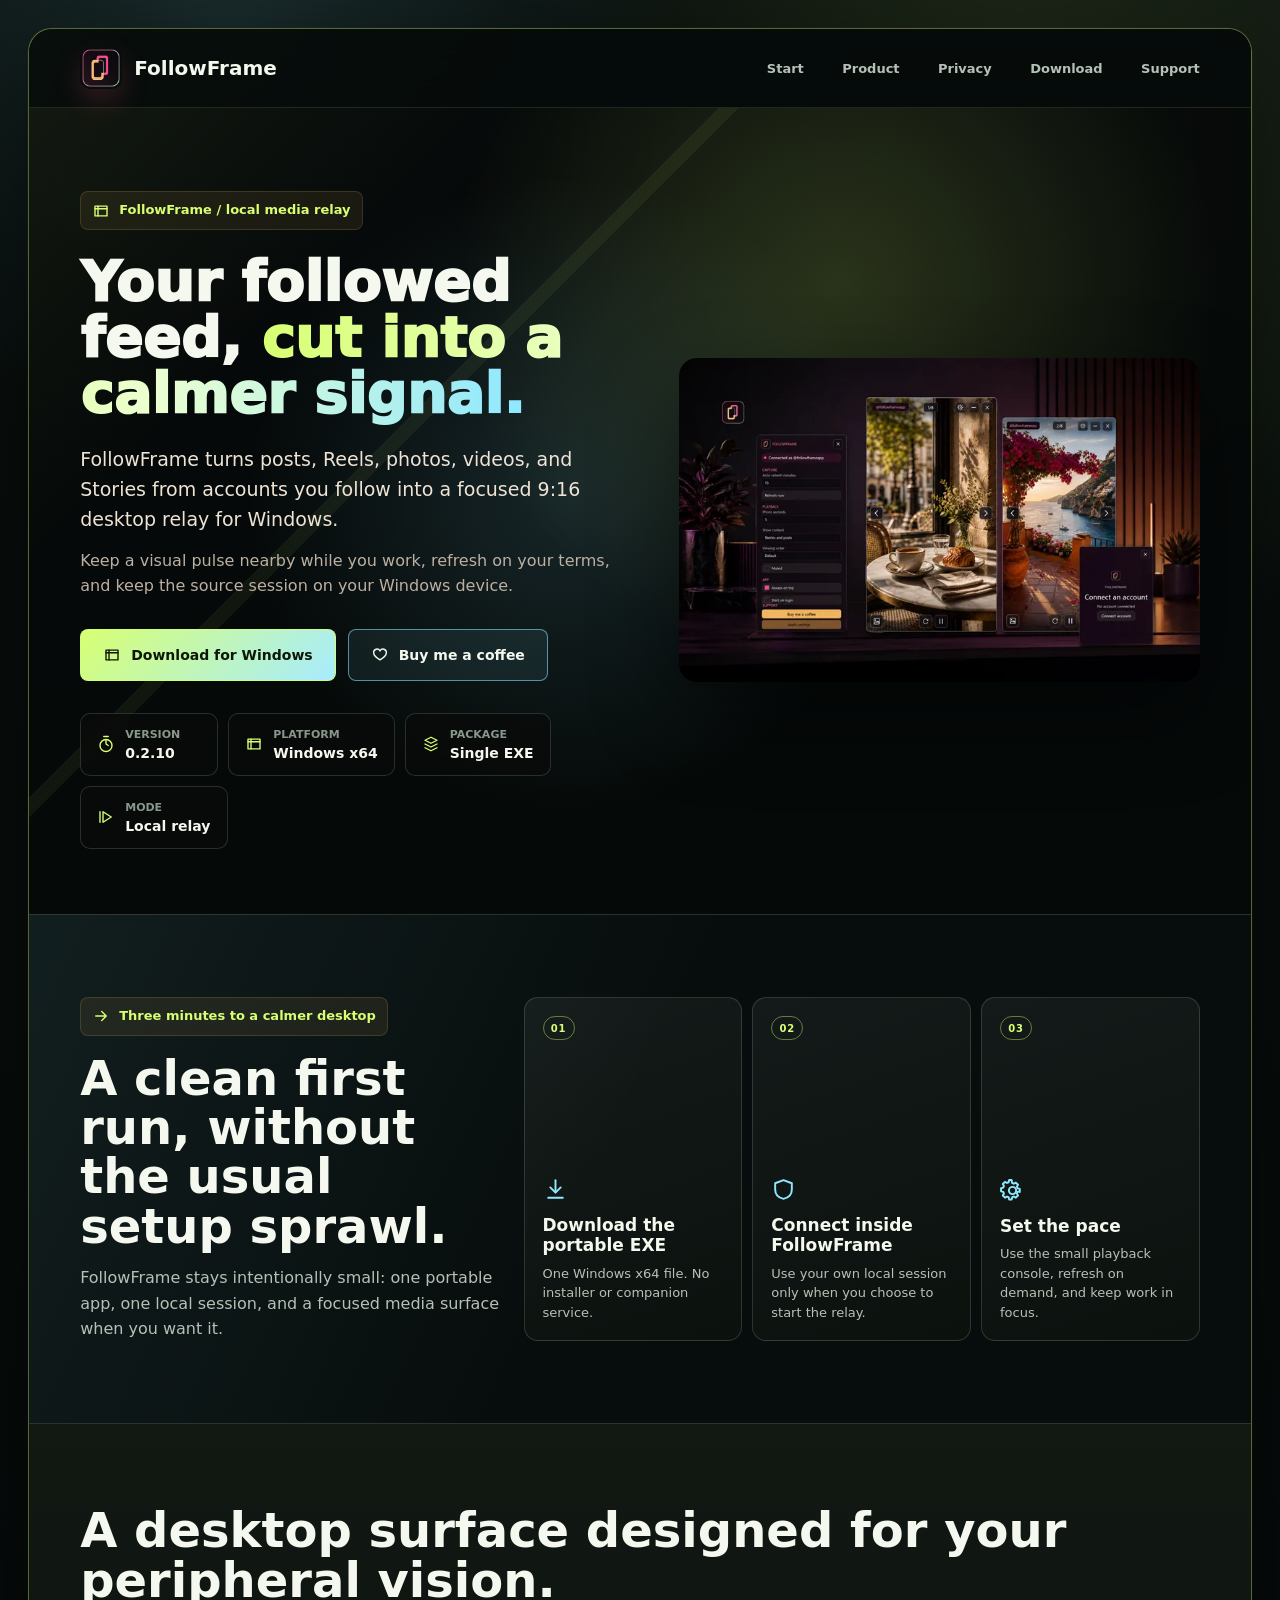
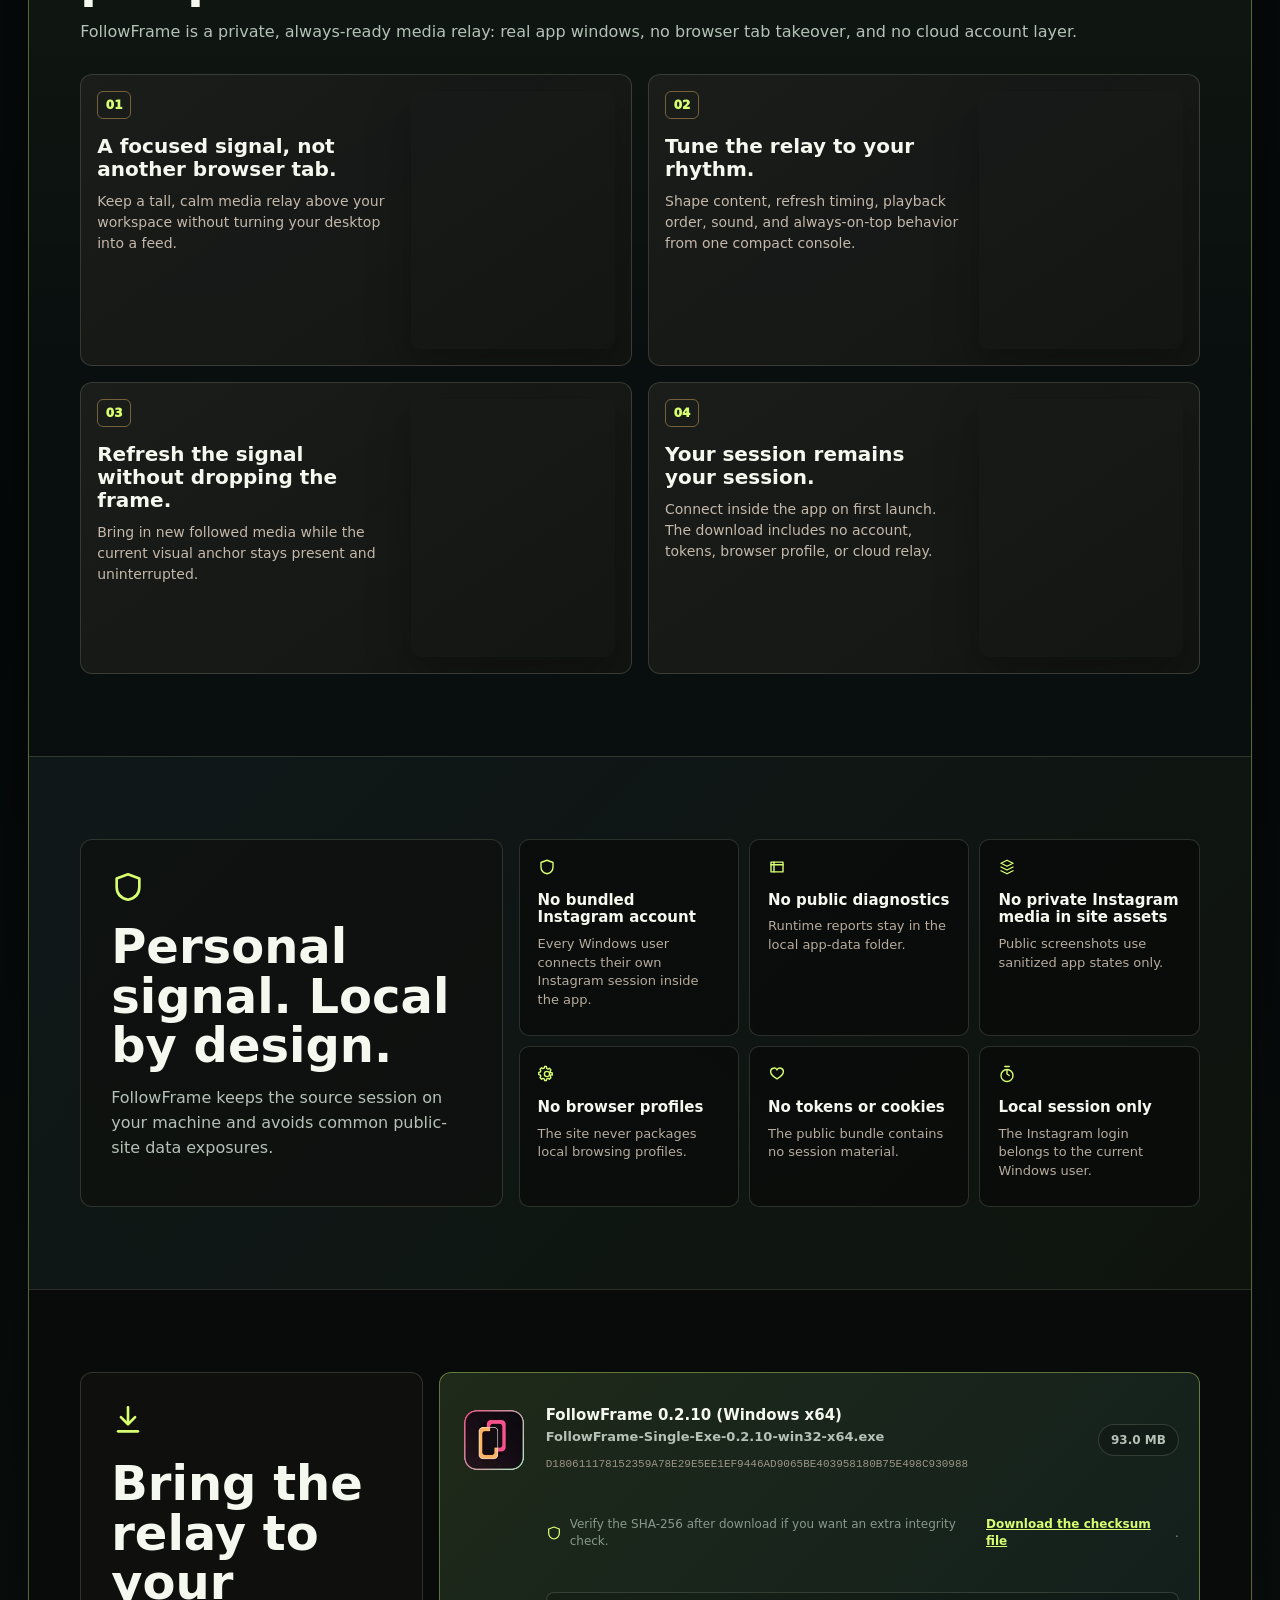
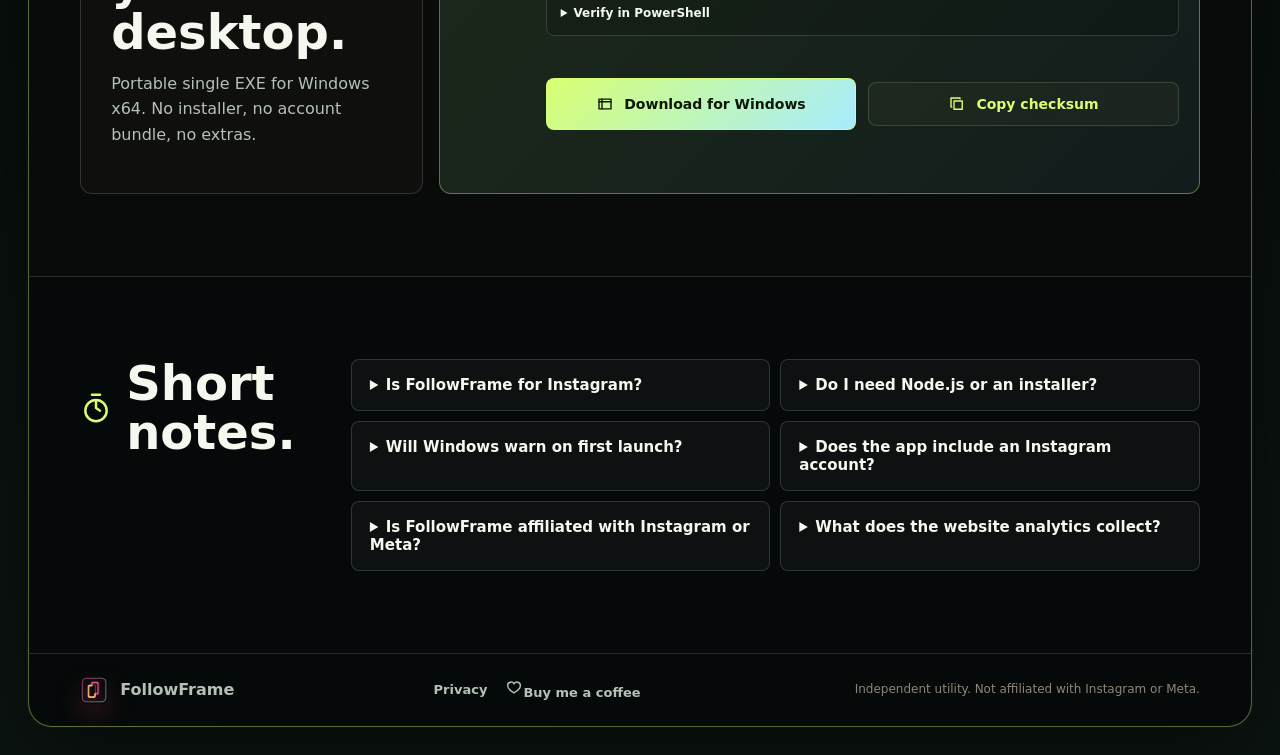
==== commit 8d073a27: "Publish prerendered responsive landing page" ====
--- a/index.html
+++ b/index.html
@@ -99,10 +99,10 @@
     </script>
 
     <title>FollowFrame - Instagram Desktop Frame for Windows</title>
-    <script type="module" crossorigin src="/assets/index-9ucD8hFT.js"></script>
-    <link rel="stylesheet" crossorigin href="/assets/index-dvuQhsca.css">
+    <script type="module" crossorigin src="/assets/index-COoae_CQ.js"></script>
+    <link rel="stylesheet" crossorigin href="/assets/index-BHxjUfpm.css">
   </head>
   <body>
-    <div id="root"></div>
+    <div id="root"><link rel="preload" as="image" href="/app-icon-128.webp"/><main id="top" class="site-shell"><div class="site-frame"><header class="site-header"><a class="brand" href="#top" aria-label="FollowFrame home"><img class="logo-mark" src="/app-icon-128.webp" alt="" width="40" height="40" decoding="async"/><span>FollowFrame</span></a><button class="mobile-menu-button" type="button" aria-label="Open menu" aria-controls="site-navigation" aria-expanded="false"><svg class="icon" viewBox="0 0 24 24" aria-hidden="true"><path d="M4 7h16"></path><path d="M4 12h16"></path><path d="M4 17h16"></path></svg></button><nav id="site-navigation" class="" aria-label="Site navigation"><a href="#start">Start</a><a href="#product">Product</a><a href="#privacy">Privacy</a><a href="#download">Download</a><a href="https://paypal.me/socoliuc" target="_blank" rel="noreferrer">Support</a></nav></header><section class="hero" aria-labelledby="hero-title"><div class="hero__copy"><p class="utility-label"><svg class="icon" viewBox="0 0 24 24" aria-hidden="true"><path d="M4 5.5h16v13H4z"></path><path d="M4 9h16"></path><path d="M8 5.5v13"></path></svg> FollowFrame / local media relay</p><h1 id="hero-title">Your followed feed, <span>cut into a calmer signal.</span></h1><p class="hero__body">FollowFrame turns posts, Reels, photos, videos, and Stories from accounts you follow into a focused 9:16 desktop relay for Windows.</p><p class="hero__support">Keep a visual pulse nearby while you work, refresh on your terms, and keep the source session on your Windows device.</p><div class="hero__actions"><a class="button button--primary" href="/downloads/FollowFrame-Single-Exe-0.2.10-win32-x64.exe" download=""><svg class="icon" viewBox="0 0 24 24" aria-hidden="true"><path d="M4 5.5h16v13H4z"></path><path d="M4 9h16"></path><path d="M8 5.5v13"></path></svg>Download for Windows</a><a class="button button--secondary" href="https://paypal.me/socoliuc" target="_blank" rel="noreferrer"><svg class="icon" viewBox="0 0 24 24" aria-hidden="true"><path d="M20.5 8.8c0 5.1-8.5 9.7-8.5 9.7S3.5 13.9 3.5 8.8A4.5 4.5 0 0 1 12 6.6a4.5 4.5 0 0 1 8.5 2.2z"></path></svg>Buy me a coffee</a></div><dl class="release-strip" aria-label="Release summary"><div><svg class="icon" viewBox="0 0 24 24" aria-hidden="true"><path d="M12 7v5l3 2"></path><path d="M9 2h6"></path><path d="M12 22a8 8 0 1 0 0-16 8 8 0 0 0 0 16z"></path></svg><dt>Version</dt><dd>0.2.10</dd></div><div><svg class="icon" viewBox="0 0 24 24" aria-hidden="true"><path d="M4 5.5h16v13H4z"></path><path d="M4 9h16"></path><path d="M8 5.5v13"></path></svg><dt>Platform</dt><dd>Windows x64</dd></div><div><svg class="icon" viewBox="0 0 24 24" aria-hidden="true"><path d="m12 3 8 4-8 4-8-4 8-4z"></path><path d="m4 12 8 4 8-4"></path><path d="m4 17 8 4 8-4"></path></svg><dt>Package</dt><dd>Single EXE</dd></div><div><svg class="icon" viewBox="0 0 24 24" aria-hidden="true"><path d="M8 5v14l11-7-11-7z"></path><path d="M4 5v14"></path></svg><dt>Mode</dt><dd>Local relay</dd></div></dl></div><figure class="hero-stack" aria-label="FollowFrame Instagram player, settings, refresh, and connect screens using @followframeapp"><picture><source type="image/webp" srcSet="/screenshots/followframe-product-suite-720.webp 720w, /screenshots/followframe-product-suite-1200.webp 1200w" sizes="(max-width: 700px) calc(100vw - 40px), (max-width: 1100px) 82vw, 720px"/><img class="hero-stack__image" src="/screenshots/followframe-product-suite.jpg" alt="FollowFrame real app screens for an Instagram desktop frame staged on a polished desktop surface" width="1800" height="1120" loading="lazy" decoding="async"/></picture></figure></section><section class="quick-start" id="start" aria-labelledby="start-title"><div class="quick-start__intro"><p class="utility-label"><svg class="icon" viewBox="0 0 24 24" aria-hidden="true"><path d="m5 12 14 0m-6-6 6 6-6 6"></path></svg> Three minutes to a calmer desktop</p><h2 id="start-title">A clean first run, without the usual setup sprawl.</h2><p>FollowFrame stays intentionally small: one portable app, one local session, and a focused media surface when you want it.</p></div><ol class="quick-start__steps"><li><span>01</span><svg class="icon" viewBox="0 0 24 24" aria-hidden="true"><path d="M12 3v11"></path><path d="m7 10 5 5 5-5"></path><path d="M5 20h14"></path></svg><h3>Download the portable EXE</h3><p>One Windows x64 file. No installer or companion service.</p></li><li><span>02</span><svg class="icon" viewBox="0 0 24 24" aria-hidden="true"><path d="M12 3 20 6v6c0 5-3.4 8-8 9-4.6-1-8-4-8-9V6l8-3z"></path></svg><h3>Connect inside FollowFrame</h3><p>Use your own local session only when you choose to start the relay.</p></li><li><span>03</span><svg class="icon" viewBox="0 0 24 24" aria-hidden="true"><path d="M12 8.5a3.5 3.5 0 1 0 0 7 3.5 3.5 0 0 0 0-7z"></path><path d="M19 13.5v-3l-2.1-.5a7 7 0 0 0-.7-1.6l1.1-1.9-2.1-2.1-1.9 1.1a7 7 0 0 0-1.6-.7L11.2 2H8.8l-.5 2.1a7 7 0 0 0-1.6.7L4.8 3.7 2.7 5.8l1.1 1.9a7 7 0 0 0-.7 1.6L1 9.8v3l2.1.5a7 7 0 0 0 .7 1.6l-1.1 1.9 2.1 2.1 1.9-1.1a7 7 0 0 0 1.6.7l.5 2.1h2.4l.5-2.1a7 7 0 0 0 1.6-.7l1.9 1.1 2.1-2.1-1.1-1.9a7 7 0 0 0 .7-1.6l2.1-.5z"></path></svg><h3>Set the pace</h3><p>Use the small playback console, refresh on demand, and keep work in focus.</p></li></ol></section><section class="tour" id="product" aria-labelledby="product-title"><div class="section-heading"><h2 id="product-title">A desktop surface designed for your peripheral vision.</h2><p>FollowFrame is a private, always-ready media relay: real app windows, no browser tab takeover, and no cloud account layer.</p></div><div class="tour-grid"><article class="tour-card tour-card--player"><div class="tour-card__copy"><span class="tour-card__number">01</span><svg class="icon" viewBox="0 0 24 24" aria-hidden="true"><path d="M8 5v14l11-7-11-7z"></path><path d="M4 5v14"></path></svg><h3>A focused signal, not another browser tab.</h3><p>Keep a tall, calm media relay above your workspace without turning your desktop into a feed.</p></div><figure><picture><source type="image/webp" srcSet="/screenshots/followframe-player-720.webp"/><img src="/screenshots/followframe-player.jpg" alt="FollowFrame floating Instagram player with sanitized media and playback controls" width="900" height="1100" loading="lazy" decoding="async"/></picture></figure></article><article class="tour-card tour-card--settings"><div class="tour-card__copy"><span class="tour-card__number">02</span><svg class="icon" viewBox="0 0 24 24" aria-hidden="true"><path d="M12 8.5a3.5 3.5 0 1 0 0 7 3.5 3.5 0 0 0 0-7z"></path><path d="M19 13.5v-3l-2.1-.5a7 7 0 0 0-.7-1.6l1.1-1.9-2.1-2.1-1.9 1.1a7 7 0 0 0-1.6-.7L11.2 2H8.8l-.5 2.1a7 7 0 0 0-1.6.7L4.8 3.7 2.7 5.8l1.1 1.9a7 7 0 0 0-.7 1.6L1 9.8v3l2.1.5a7 7 0 0 0 .7 1.6l-1.1 1.9 2.1 2.1 1.9-1.1a7 7 0 0 0 1.6.7l.5 2.1h2.4l.5-2.1a7 7 0 0 0 1.6-.7l1.9 1.1 2.1-2.1-1.1-1.9a7 7 0 0 0 .7-1.6l2.1-.5z"></path></svg><h3>Tune the relay to your rhythm.</h3><p>Shape content, refresh timing, playback order, sound, and always-on-top behavior from one compact console.</p></div><figure><picture><source type="image/webp" srcSet="/screenshots/followframe-settings-720.webp"/><img src="/screenshots/followframe-settings.jpg" alt="FollowFrame settings panel for Instagram content, order, refresh, and account controls" width="900" height="1100" loading="lazy" decoding="async"/></picture></figure></article><article class="tour-card tour-card--refresh"><div class="tour-card__copy"><span class="tour-card__number">03</span><svg class="icon" viewBox="0 0 24 24" aria-hidden="true"><path d="M4 4v6h6"></path><path d="M20 20v-6h-6"></path><path d="M5.6 15.4A7 7 0 0 0 18 17.2"></path><path d="M18.4 8.6A7 7 0 0 0 6 6.8"></path></svg><h3>Refresh the signal without dropping the frame.</h3><p>Bring in new followed media while the current visual anchor stays present and uninterrupted.</p></div><figure><picture><source type="image/webp" srcSet="/screenshots/followframe-refresh-720.webp"/><img src="/screenshots/followframe-refresh.jpg" alt="FollowFrame refresh state for Instagram content with current wall still visible" width="900" height="1100" loading="lazy" decoding="async"/></picture></figure></article><article class="tour-card tour-card--empty"><div class="tour-card__copy"><span class="tour-card__number">04</span><svg class="icon" viewBox="0 0 24 24" aria-hidden="true"><path d="M12 3 20 6v6c0 5-3.4 8-8 9-4.6-1-8-4-8-9V6l8-3z"></path></svg><h3>Your session remains your session.</h3><p>Connect inside the app on first launch. The download includes no account, tokens, browser profile, or cloud relay.</p></div><figure><picture><source type="image/webp" srcSet="/screenshots/followframe-empty-720.webp"/><img src="/screenshots/followframe-empty.jpg" alt="FollowFrame first-launch Instagram connect account screen" width="900" height="1100" loading="lazy" decoding="async"/></picture></figure></article></div></section><section class="privacy" id="privacy" aria-labelledby="privacy-title"><div class="privacy__intro"><svg class="icon" viewBox="0 0 24 24" aria-hidden="true"><path d="M12 3 20 6v6c0 5-3.4 8-8 9-4.6-1-8-4-8-9V6l8-3z"></path></svg><h2 id="privacy-title">Personal signal. Local by design.</h2><p>FollowFrame keeps the source session on your machine and avoids common public-site data exposures.</p></div><div class="privacy-grid"><article><svg class="icon" viewBox="0 0 24 24" aria-hidden="true"><path d="M12 3 20 6v6c0 5-3.4 8-8 9-4.6-1-8-4-8-9V6l8-3z"></path></svg><h3>No bundled Instagram account</h3><p>Every Windows user connects their own Instagram session inside the app.</p></article><article><svg class="icon" viewBox="0 0 24 24" aria-hidden="true"><path d="M4 5.5h16v13H4z"></path><path d="M4 9h16"></path><path d="M8 5.5v13"></path></svg><h3>No public diagnostics</h3><p>Runtime reports stay in the local app-data folder.</p></article><article><svg class="icon" viewBox="0 0 24 24" aria-hidden="true"><path d="m12 3 8 4-8 4-8-4 8-4z"></path><path d="m4 12 8 4 8-4"></path><path d="m4 17 8 4 8-4"></path></svg><h3>No private Instagram media in site assets</h3><p>Public screenshots use sanitized app states only.</p></article><article><svg class="icon" viewBox="0 0 24 24" aria-hidden="true"><path d="M12 8.5a3.5 3.5 0 1 0 0 7 3.5 3.5 0 0 0 0-7z"></path><path d="M19 13.5v-3l-2.1-.5a7 7 0 0 0-.7-1.6l1.1-1.9-2.1-2.1-1.9 1.1a7 7 0 0 0-1.6-.7L11.2 2H8.8l-.5 2.1a7 7 0 0 0-1.6.7L4.8 3.7 2.7 5.8l1.1 1.9a7 7 0 0 0-.7 1.6L1 9.8v3l2.1.5a7 7 0 0 0 .7 1.6l-1.1 1.9 2.1 2.1 1.9-1.1a7 7 0 0 0 1.6.7l.5 2.1h2.4l.5-2.1a7 7 0 0 0 1.6-.7l1.9 1.1 2.1-2.1-1.1-1.9a7 7 0 0 0 .7-1.6l2.1-.5z"></path></svg><h3>No browser profiles</h3><p>The site never packages local browsing profiles.</p></article><article><svg class="icon" viewBox="0 0 24 24" aria-hidden="true"><path d="M20.5 8.8c0 5.1-8.5 9.7-8.5 9.7S3.5 13.9 3.5 8.8A4.5 4.5 0 0 1 12 6.6a4.5 4.5 0 0 1 8.5 2.2z"></path></svg><h3>No tokens or cookies</h3><p>The public bundle contains no session material.</p></article><article><svg class="icon" viewBox="0 0 24 24" aria-hidden="true"><path d="M12 7v5l3 2"></path><path d="M9 2h6"></path><path d="M12 22a8 8 0 1 0 0-16 8 8 0 0 0 0 16z"></path></svg><h3>Local session only</h3><p>The Instagram login belongs to the current Windows user.</p></article></div></section><section class="download" id="download" aria-labelledby="download-title"><div class="download__copy"><svg class="icon" viewBox="0 0 24 24" aria-hidden="true"><path d="M12 3v11"></path><path d="m7 10 5 5 5-5"></path><path d="M5 20h14"></path></svg><h2 id="download-title">Bring the relay to your desktop.</h2><p>Portable single EXE for Windows x64. No installer, no account bundle, no extras.</p></div><div class="download-card" aria-label="Download details"><img src="/app-icon-128.webp" alt="" width="68" height="68" loading="lazy" decoding="async"/><div class="download-card__main"><span>FollowFrame <!-- -->0.2.10<!-- --> (Windows x64)</span><strong>FollowFrame-Single-Exe-0.2.10-win32-x64.exe</strong><code>D180611178152359A78E29E5EE1EF9446AD9065BE403958180B75E498C930988</code></div><span class="download-card__size">93.0 MB</span><p class="download-card__verify"><svg class="icon" viewBox="0 0 24 24" aria-hidden="true"><path d="M12 3 20 6v6c0 5-3.4 8-8 9-4.6-1-8-4-8-9V6l8-3z"></path></svg>Verify the SHA-256 after download if you want an extra integrity check. <a href="/downloads/FollowFrame-Single-Exe-0.2.10-win32-x64.exe.sha256" download="">Download the checksum file</a>.</p><details class="download-card__verification-steps"><summary>Verify in PowerShell</summary><p>Open PowerShell in the folder where you saved the EXE, then run:</p><div><code>Get-FileHash &quot;.\FollowFrame-Single-Exe-0.2.10-win32-x64.exe&quot; -Algorithm SHA256</code><button type="button"><svg class="icon" viewBox="0 0 24 24" aria-hidden="true"><path d="M8 8h11v11H8z"></path><path d="M5 16H4V4h12v1"></path></svg>Copy PowerShell command</button></div><p>Compare the returned hash with the SHA-256 shown above, or use this automatic check:</p><div><code>$expected = &quot;D180611178152359A78E29E5EE1EF9446AD9065BE403958180B75E498C930988&quot;; $actual = (Get-FileHash &quot;.\FollowFrame-Single-Exe-0.2.10-win32-x64.exe&quot; -Algorithm SHA256).Hash; if ($actual -eq $expected) { &quot;Checksum verified.&quot; } else { &quot;Checksum mismatch. Delete this file and download it again.&quot; }</code><button type="button"><svg class="icon" viewBox="0 0 24 24" aria-hidden="true"><path d="M8 8h11v11H8z"></path><path d="M5 16H4V4h12v1"></path></svg>Copy automatic check</button></div><p>It reports whether this downloaded EXE matches the published checksum.</p></details><div class="download-card__actions"><a class="button button--primary" href="/downloads/FollowFrame-Single-Exe-0.2.10-win32-x64.exe" download=""><svg class="icon" viewBox="0 0 24 24" aria-hidden="true"><path d="M4 5.5h16v13H4z"></path><path d="M4 9h16"></path><path d="M8 5.5v13"></path></svg>Download for Windows</a><button class="button button--ghost" type="button"><svg class="icon" viewBox="0 0 24 24" aria-hidden="true"><path d="M8 8h11v11H8z"></path><path d="M5 16H4V4h12v1"></path></svg>Copy checksum</button><span class="checksum-copy-status" role="status" aria-live="polite"></span></div></div></section><section class="faq" aria-labelledby="faq-title"><div class="faq__heading"><svg class="icon" viewBox="0 0 24 24" aria-hidden="true"><path d="M12 7v5l3 2"></path><path d="M9 2h6"></path><path d="M12 22a8 8 0 1 0 0-16 8 8 0 0 0 0 16z"></path></svg><h2 id="faq-title">Short notes.</h2></div><div class="faq-list"><details><summary>Is FollowFrame for Instagram?</summary><p>Yes. FollowFrame is built for viewing Instagram posts, Reels, photos, videos, and Stories from accounts you follow in a floating Windows desktop frame.</p></details><details><summary>Do I need Node.js or an installer?</summary><p>No. The public download is a single Windows x64 executable.</p></details><details><summary>Will Windows warn on first launch?</summary><p>It may. The current build is a portable Electron executable and can show an unsigned-app warning.</p></details><details><summary>Does the app include an Instagram account?</summary><p>No. First launch on a new Windows user needs a local Instagram login inside the app.</p></details><details><summary>Is FollowFrame affiliated with Instagram or Meta?</summary><p>No. FollowFrame is an independent desktop utility and is not affiliated with, endorsed by, or sponsored by Instagram or Meta.</p></details><details><summary>What does the website analytics collect?</summary><p>Analytics load only when the site is built with a valid public GA4 measurement ID and the visitor allows it. When enabled, the site records a page view plus generic download/support click events, without Instagram account names, media URLs, local paths, or desktop-app telemetry. The choice can be reviewed or withdrawn at any time from Analytics settings in the footer.</p></details></div></section><footer class="site-footer"><a class="brand" href="#top" aria-label="FollowFrame home"><img class="logo-mark" src="/app-icon-128.webp" alt="" width="40" height="40" decoding="async"/><span>FollowFrame</span></a><div><a href="#privacy">Privacy</a><a href="https://paypal.me/socoliuc" target="_blank" rel="noreferrer"><svg class="icon" viewBox="0 0 24 24" aria-hidden="true"><path d="M20.5 8.8c0 5.1-8.5 9.7-8.5 9.7S3.5 13.9 3.5 8.8A4.5 4.5 0 0 1 12 6.6a4.5 4.5 0 0 1 8.5 2.2z"></path></svg>Buy me a coffee</a></div><p class="footer-note">Independent utility. Not affiliated with Instagram or Meta.</p></footer></div></main></div>
   </body>
 </html>
--- a/assets/index-BHxjUfpm.css
+++ b/assets/index-BHxjUfpm.css
@@ -0,0 +1 @@
+:root{--lightningcss-light: ;--lightningcss-dark:initial;color-scheme:dark;--bg:#060909;--bg-soft:#0d1513;--panel:#0a1210cc;--panel-strong:#0a1210f5;--line:#ebfcdd26;--line-strong:#d8ff7261;--text:#f4f8ee;--muted:#b5c1b7;--soft:#87988c;--amber:#d8ff72;--amber-strong:#aaff76;--rose:#8ee8ff;--coral:#7bb9ff;--green:#d8ff72;--shadow:0 30px 104px #0000008f;background:var(--bg);color:var(--text);font-family:Bahnschrift,Aptos,Segoe UI Variable,ui-sans-serif,system-ui,sans-serif}*{box-sizing:border-box}html{scroll-behavior:smooth;overflow-x:hidden}body{color:var(--text);background:radial-gradient(circle at 18% 0,#8ee8ff21,#0000 28rem),radial-gradient(circle at 80% 4%,#d8ff7221,#0000 32rem),linear-gradient(#09100e 0%,#060909 56%,#0c1512 100%);margin:0;overflow-x:hidden}body,button,input{letter-spacing:0}button{font:inherit}a{color:inherit}img{max-width:100%;display:block}.site-shell{min-height:100vh;padding:clamp(14px,3vw,28px)}.site-frame{border:1px solid var(--line-strong);width:min(1460px,100%);box-shadow:0 0 0 1px #ffffff05, var(--shadow);background:linear-gradient(135deg,#d8ff7212,#0000 24rem),#060909eb;border-radius:24px;margin:0 auto;overflow:hidden}.site-header{z-index:20;-webkit-backdrop-filter:blur(18px);backdrop-filter:blur(18px);background:#060d0bd6;border-bottom:1px solid #ffe0a41f;justify-content:space-between;align-items:center;gap:24px;padding:18px clamp(24px,4vw,52px);display:flex;position:sticky;top:0}#start,#product,#privacy,#download{scroll-margin-top:100px}.analytics-consent{z-index:30;border:1px solid var(--line);width:min(420px,100vw - 28px);box-shadow:var(--shadow);background:#0e0f0df5;border-radius:12px;gap:14px;padding:16px;display:grid;position:fixed;bottom:clamp(14px,3vw,28px);right:clamp(14px,3vw,28px)}.analytics-consent p{margin:0;font-size:14px;line-height:1.45}.analytics-consent__copy{gap:6px;display:grid}.analytics-consent__actions{justify-content:flex-end;gap:10px;display:flex}.analytics-consent button{border:1px solid var(--line);min-height:38px;color:var(--text);cursor:pointer;background:#ffffff0f;border-radius:8px;padding:0 14px;font-size:13px;font-weight:800}.analytics-consent button:last-child{color:#17110a;background:var(--amber)}.brand,.site-header nav,.hero__actions,.release-strip,.download-card__actions,.site-footer,.site-footer div,.button,.mobile-menu-button,.utility-label,.faq__heading{align-items:center;display:flex}.brand{color:var(--text);gap:12px;font-size:20px;font-weight:900;text-decoration:none}.logo-mark{border-radius:10px;width:42px;height:42px;box-shadow:0 12px 28px #ff517f2e}.site-header nav{gap:clamp(18px,3vw,44px)}.mobile-menu-button{width:42px;height:42px;color:var(--text);cursor:pointer;background:0 0;border:1px solid #0000;border-radius:8px;justify-content:center;display:none}.mobile-menu-button .icon{width:24px;height:24px}.site-header nav a,.site-footer a{color:var(--muted);font-size:13px;font-weight:850;text-decoration:none}.footer-link{color:inherit;font:inherit;cursor:pointer;background:0 0;border:0;padding:0}.footer-link:hover,.site-header nav a:hover,.site-footer a:hover{color:var(--text)}.hero{isolation:isolate;grid-template-columns:minmax(0,1fr) minmax(520px,.95fr);align-items:center;gap:clamp(28px,4vw,58px);min-height:min(820px,100svh - 94px);padding:clamp(58px,9vh,96px) clamp(24px,4vw,52px) clamp(44px,7vh,72px);display:grid;position:relative}.hero:before{z-index:-1;content:"";background:radial-gradient(circle at 66% 22%,#d8ff722b,#0000 24rem),radial-gradient(circle at 44% 48%,#8ee8ff21,#0000 20rem),linear-gradient(135deg,#0000 0 34%,#d8ff720f 34% 35%,#0000 35% 100%);position:absolute;inset:0}.hero__copy{max-width:710px}.utility-label{width:max-content;max-width:100%;color:var(--amber);background:#ffc76a14;border:1px solid #ffc76a26;border-radius:8px;gap:9px;margin:0 0 24px;padding:8px 11px;font-size:13px;font-weight:850}h1,h2,h3,p,figure{margin-top:0}h1{max-width:790px;color:var(--text);margin-bottom:22px;font-size:56px;font-weight:930;line-height:1}h1 span{color:#0000;background:linear-gradient(90deg, var(--amber), #ecffd0, var(--rose));-webkit-background-clip:text;background-clip:text}h2{color:var(--text);margin-bottom:14px;font-size:48px;font-weight:900;line-height:1.03}h3{color:var(--text);margin-bottom:10px;font-size:20px;font-weight:880;line-height:1.15}p{color:var(--muted);font-size:16px;line-height:1.58}.hero__body{color:#eee3d5;max-width:620px;margin-bottom:14px;font-size:19px}.hero__support{color:#bcb0a3;max-width:600px;margin-bottom:30px}.hero__actions,.download-card__actions{flex-wrap:wrap;gap:12px}.hero__actions{margin-bottom:32px}.button{border:1px solid var(--line);min-height:52px;color:var(--text);cursor:pointer;background:#ffffff0d;border-radius:8px;justify-content:center;gap:10px;padding:0 22px;font-size:14px;font-weight:900;text-decoration:none;transition:transform .16s,border-color .16s,background .16s}.button--primary{color:#0d1705;background:linear-gradient(135deg,#d8ff72,#a7ecff);border-color:#d8ff72db}.button--secondary{background:#8ee8ff14;border-color:#8ee8ff8f}.button--ghost{min-height:44px;color:var(--amber);background:#ffc76a0a}.button:hover{transform:translateY(-1px)}.button:focus-visible,.analytics-consent button:focus-visible,.site-header a:focus-visible,.site-footer a:focus-visible,.footer-link:focus-visible,details:focus-within{outline:2px solid var(--amber);outline-offset:3px}.icon{fill:none;stroke:currentColor;stroke-width:1.85px;stroke-linecap:round;stroke-linejoin:round;flex:none;width:18px;height:18px}.release-strip{flex-wrap:wrap;gap:10px;margin:0}.release-strip div{border:1px solid var(--line);-webkit-backdrop-filter:blur(14px);backdrop-filter:blur(14px);background:#0a0b0ab3;border-radius:10px;grid-template-columns:auto 1fr;align-items:center;gap:4px 10px;min-width:138px;padding:14px 16px;display:grid}.release-strip .icon{color:var(--amber);grid-row:span 2}.release-strip dt{color:var(--soft);text-transform:uppercase;font-size:11px;font-weight:850}.release-strip dd{color:var(--text);margin:0;font-size:14px;font-weight:900}.hero-stack{isolation:isolate;margin:0;position:relative;overflow:visible}.hero-stack__image{object-position:center;border-radius:18px;width:100%;height:auto;display:block;box-shadow:0 34px 86px #0000006b}.hero-stack picture,.tour-card picture{width:100%;height:100%;display:block}.tour,.quick-start,.privacy,.download,.faq{padding:clamp(50px,7vw,82px) clamp(24px,4vw,52px)}.quick-start{border-top:1px solid var(--line);background:linear-gradient(115deg,#8ee8ff14,#0000 48%),#080e0ddb;grid-template-columns:minmax(280px,.62fr) minmax(0,1fr);gap:24px;display:grid}.quick-start__intro{align-self:center;max-width:510px}.quick-start__intro .utility-label{margin-bottom:18px}.quick-start__intro h2{margin-bottom:14px}.quick-start__intro p:last-child{margin-bottom:0}.quick-start__steps{grid-template-columns:repeat(3,minmax(0,1fr));gap:10px;margin:0;padding:0;list-style:none;display:grid}.quick-start__steps li{border:1px solid var(--line);background:linear-gradient(160deg,#ffffff0e,#d8ff7206);border-radius:14px;flex-direction:column;align-items:flex-start;min-height:208px;padding:18px;display:flex}.quick-start__steps li>span{width:32px;height:24px;color:var(--amber);letter-spacing:.08em;border:1px solid #d8ff726b;border-radius:999px;place-items:center;margin-bottom:auto;font-size:10px;font-weight:900;display:inline-grid}.quick-start__steps .icon{width:25px;height:25px;color:var(--rose);margin:18px 0 14px}.quick-start__steps h3{margin-bottom:8px;font-size:17px}.quick-start__steps p{color:var(--muted);margin-bottom:0;font-size:13px;line-height:1.5}.section-heading{max-width:none;margin-bottom:30px}.section-heading h2,.section-heading p{max-width:none}.tour{border-top:1px solid var(--line);background:linear-gradient(#d8ff720b,#0000 34rem),#0b110fcc}.tour-grid{grid-template-columns:repeat(2,minmax(0,1fr));gap:16px;display:grid}.tour-card{border:1px solid var(--line);background:linear-gradient(145deg,#ffffff0e,#ffffff05),#10110fdb;border-radius:12px;grid-template-columns:minmax(0,.9fr) minmax(180px,.62fr);align-items:stretch;gap:18px;min-height:292px;padding:16px;display:grid;overflow:hidden}.tour-card__copy{min-width:0}.tour-card__number{min-width:34px;height:28px;color:var(--amber);border:1px solid #ffc76a66;border-radius:6px;place-items:center;margin-bottom:16px;font-size:12px;font-weight:920;display:inline-grid}.tour-card .icon{display:none}.tour-card p{color:#c4b8aa;margin-bottom:0;font-size:14px;line-height:1.5}.tour-card figure{background:0 0;border-radius:10px;align-self:stretch;margin:0;overflow:hidden;box-shadow:0 18px 44px #00000047}.tour-card img{object-fit:cover;width:100%;height:100%}.tour-card--player img,.tour-card--refresh img,.tour-card--settings img,.tour-card--empty img{object-position:center}.privacy{border-top:1px solid var(--line);background:linear-gradient(135deg,#8ee8ff12,#d8ff720b);grid-template-columns:minmax(280px,.62fr) minmax(0,1fr);gap:16px;display:grid}.privacy__intro{border:1px solid var(--line);background:#0f110fc7;border-radius:12px;flex-direction:column;justify-content:center;min-height:260px;padding:30px;display:flex}.privacy__intro>.icon{width:34px;height:34px;color:var(--amber);margin-bottom:18px}.privacy-grid{grid-template-columns:repeat(3,minmax(0,1fr));gap:10px;display:grid}.privacy-grid article{border:1px solid var(--line);background:#090a09b8;border-radius:10px;min-height:126px;padding:18px}.privacy-grid .icon{color:var(--amber);margin-bottom:12px}.privacy-grid h3{margin-bottom:8px;font-size:15px}.privacy-grid p{color:#b7ab9d;margin-bottom:0;font-size:13px;line-height:1.45}.download{border-top:1px solid var(--line);background:#0a0b0ae6;grid-template-columns:minmax(300px,.45fr) minmax(0,1fr);gap:16px;display:grid}.download__copy{border:1px solid var(--line);background:#121311d1;border-radius:12px;padding:30px}.download__copy>.icon{width:34px;height:34px;color:var(--amber);margin-bottom:18px}.download-card{border:1px solid var(--line-strong);background:linear-gradient(135deg,#d8ff721a,#8ee8ff0d),#0c1412e6;border-radius:12px;grid-template-columns:auto minmax(0,1fr) auto;align-items:center;gap:18px;padding:20px;display:grid}.download-card img{border-radius:14px}.download-card__main{gap:5px;min-width:0;display:grid}.download-card__main span{color:var(--text);font-size:15px;font-weight:900}.download-card__main strong{color:var(--muted);overflow-wrap:anywhere;font-size:13px;font-weight:700}.download-card__main code{color:#9d9387;overflow-wrap:anywhere;margin-top:8px;font-family:SFMono-Regular,Consolas,Liberation Mono,monospace;font-size:11px;line-height:1.45}.download-card__size{border:1px solid var(--line);color:var(--muted);background:#0000002e;border-radius:999px;justify-self:end;padding:8px 12px;font-size:12px;font-weight:800}.download-card__actions{grid-column:2/4}.download-card__verify{color:var(--soft);grid-column:2/4;align-items:center;gap:8px;margin:0;font-size:12px;line-height:1.4;display:flex}.download-card__verify .icon{width:16px;height:16px;color:var(--amber)}.download-card__verify a{color:var(--amber);font-weight:800}.download-card__verify a:hover{color:var(--lime)}.download-card__verification-steps{border:1px solid var(--line);color:var(--soft);background:#00000029;border-radius:8px;grid-column:2/4;padding:12px 14px;font-size:12px;line-height:1.45}.download-card__verification-steps summary{color:var(--text);cursor:pointer;font-weight:800}.download-card__verification-steps p{margin:10px 0 0}.download-card__verification-steps div{align-items:center;gap:10px;margin-top:10px;display:flex}.download-card__verification-steps code{color:#d9d0c4;overflow-wrap:anywhere;background:#00000047;border-radius:6px;flex:1;min-width:0;padding:8px 10px;font-family:SFMono-Regular,Consolas,Liberation Mono,monospace;font-size:11px}.download-card__verification-steps button{border:1px solid var(--line);min-height:36px;color:var(--text);font:inherit;cursor:pointer;background:#ffffff0d;border-radius:6px;flex:none;align-items:center;gap:6px;padding:0 10px;font-weight:800;display:inline-flex}.download-card__verification-steps button:hover{border-color:var(--lime)}.download-card__verification-steps button .icon{width:15px;height:15px}.checksum-copy-status{min-height:1.4em;color:var(--muted);flex:1 0 100%;margin:0;font-size:13px;line-height:1.4}.download-card__actions .button{flex:230px}.faq{border-top:1px solid var(--line);grid-template-columns:minmax(220px,.3fr) minmax(0,1fr);gap:16px;display:grid}.faq__heading{align-self:start;gap:14px}.faq__heading .icon{width:32px;height:32px;color:var(--amber)}.faq__heading h2{margin:0}.faq-list{grid-template-columns:repeat(2,minmax(0,1fr));gap:10px;display:grid}.faq details{border:1px solid var(--line);background:#ffffff09;border-radius:8px;padding:16px 18px}.faq summary{cursor:pointer;color:var(--text);font-size:15px;font-weight:850}.faq details p{margin:12px 0 0;font-size:14px}.site-footer{border-top:1px solid var(--line);color:var(--muted);justify-content:space-between;gap:20px;padding:22px clamp(24px,4vw,52px)}.site-footer .brand{font-size:16px}.site-footer .logo-mark{border-radius:7px;width:28px;height:28px}.site-footer div{gap:18px}.site-footer a:last-child{gap:7px}.footer-note{color:#8f8578;text-align:right;flex:0 360px;margin:0;font-size:12px;line-height:1.4}@media (width<=1180px){.hero{grid-template-columns:1fr}h1{font-size:54px}h2{font-size:40px}.hero-stack{max-width:880px}.tour-grid{grid-template-columns:repeat(2,minmax(0,1fr))}.quick-start,.privacy,.download,.faq{grid-template-columns:1fr}}@media (width<=760px){.site-shell{padding:0}.site-frame{border-left:0;border-right:0;border-radius:0}.site-header{flex-flow:wrap;align-items:center;padding:18px 20px;position:sticky}.mobile-menu-button{margin-left:auto;display:inline-flex}.site-header nav{border:1px solid var(--line);background:#0b0c0bf5;border-radius:10px;flex-direction:column;order:3;align-items:stretch;gap:0;width:100%;padding:6px;display:none}.site-header nav.is-open{display:flex}.site-header nav a{border-radius:7px;padding:12px 10px}.hero{gap:28px;min-height:auto;padding:44px 20px 38px}.utility-label{margin-bottom:18px}h1{font-size:42px}h2{font-size:34px}.hero__body,.hero__support{font-size:16px}.hero__actions,.release-strip,.download-card__actions,.analytics-consent__actions,.site-footer,.site-footer div{flex-direction:column;align-items:stretch}.footer-note{text-align:left;flex:none}.button,.analytics-consent button,.release-strip div{width:100%}.release-strip{grid-template-columns:1fr;display:grid}.hero-stack{width:100%;margin-top:2px}.hero-stack__image{border-radius:13px}.tour,.quick-start,.privacy,.download,.faq{padding:46px 20px}.tour-grid,.privacy-grid,.faq-list,.quick-start__steps{grid-template-columns:1fr}.quick-start__steps li{min-height:0}.tour-card{grid-template-columns:minmax(0,1fr);min-height:0}.tour-card figure{min-height:320px}.download-card{grid-template-columns:auto minmax(0,1fr)}.download-card__size{grid-column:1/3;justify-self:start}.download-card__actions,.download-card__verify,.download-card__verification-steps{grid-column:1/3}.download-card__verification-steps div{flex-direction:column;align-items:stretch}.download-card__verification-steps button{justify-content:center}.download-card__actions .button{flex:none}}@media (width<=420px){.site-header nav{flex-wrap:wrap;justify-content:flex-start}h1{font-size:40px}h2{font-size:32px}.tour-card{grid-template-columns:minmax(0,1fr)}.tour-card figure{min-height:300px}}@media (prefers-reduced-motion:reduce){html{scroll-behavior:auto}.button{transition:none}}
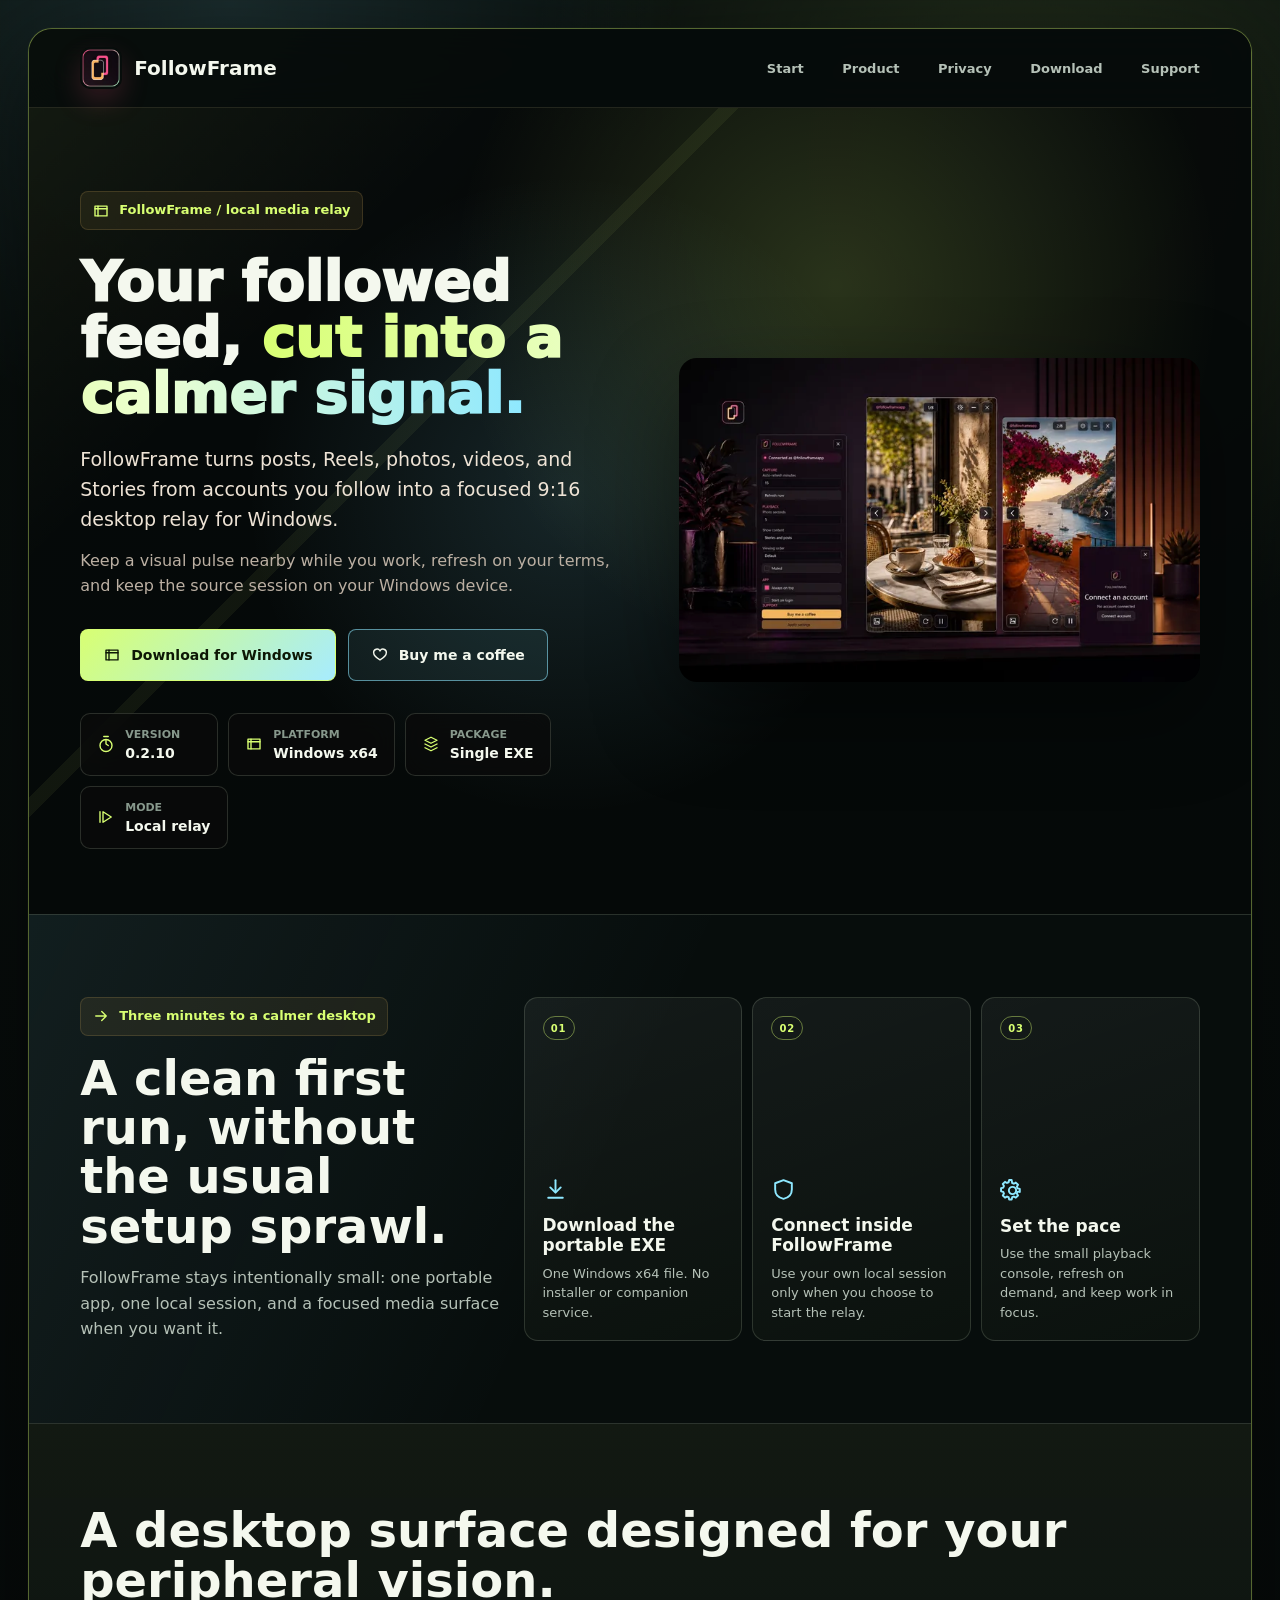
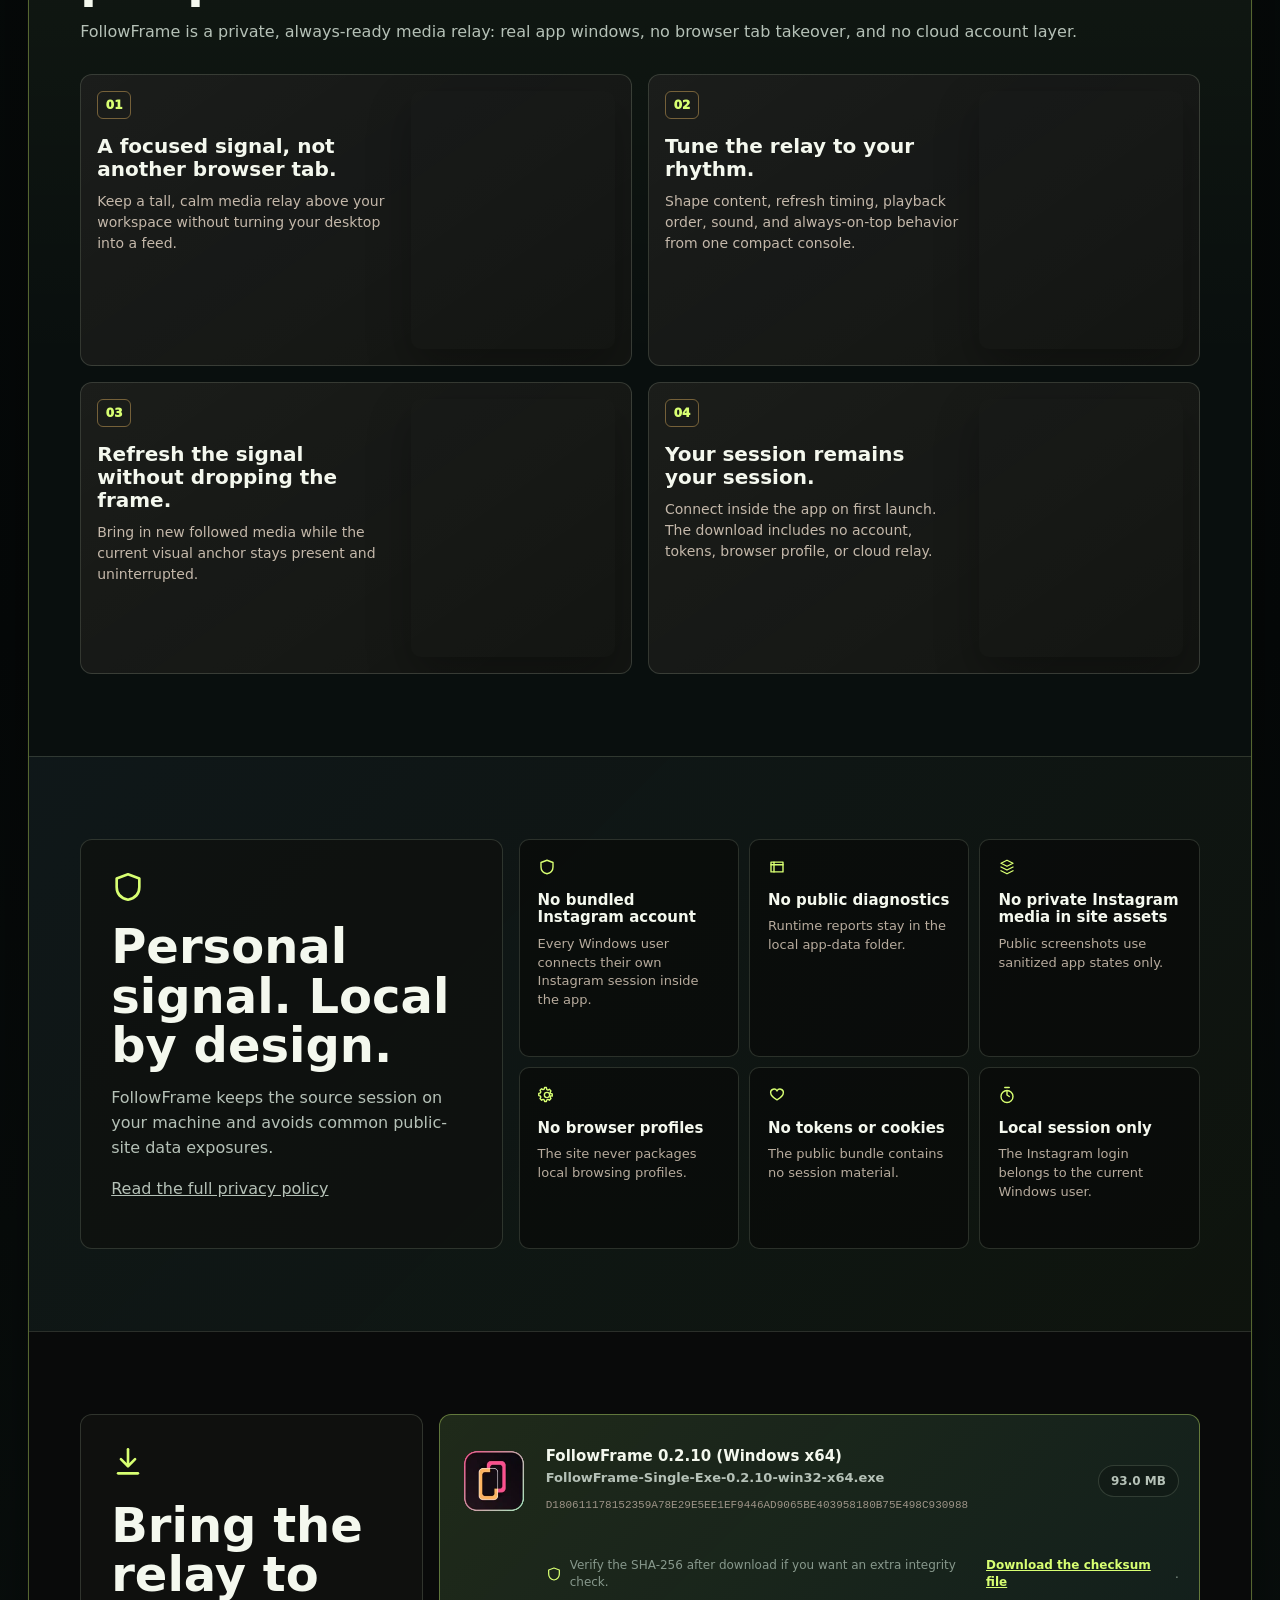
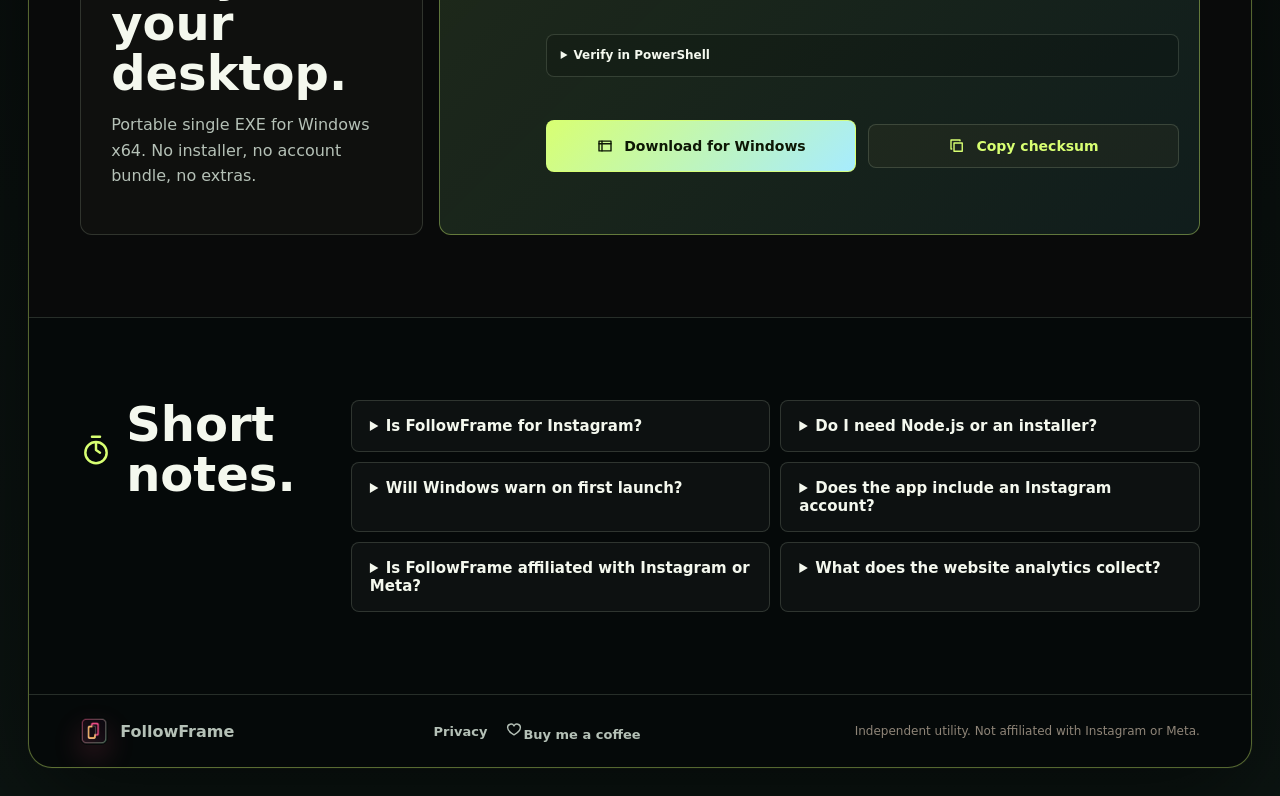
==== commit 9164dfd0: "Publish FollowFrame privacy policy" ====
--- a/index.html
+++ b/index.html
@@ -99,10 +99,10 @@
     </script>
 
     <title>FollowFrame - Instagram Desktop Frame for Windows</title>
-    <script type="module" crossorigin src="/assets/index-COoae_CQ.js"></script>
+    <script type="module" crossorigin src="/assets/index-EHoNftVh.js"></script>
     <link rel="stylesheet" crossorigin href="/assets/index-BHxjUfpm.css">
   </head>
   <body>
-    <div id="root"><link rel="preload" as="image" href="/app-icon-128.webp"/><main id="top" class="site-shell"><div class="site-frame"><header class="site-header"><a class="brand" href="#top" aria-label="FollowFrame home"><img class="logo-mark" src="/app-icon-128.webp" alt="" width="40" height="40" decoding="async"/><span>FollowFrame</span></a><button class="mobile-menu-button" type="button" aria-label="Open menu" aria-controls="site-navigation" aria-expanded="false"><svg class="icon" viewBox="0 0 24 24" aria-hidden="true"><path d="M4 7h16"></path><path d="M4 12h16"></path><path d="M4 17h16"></path></svg></button><nav id="site-navigation" class="" aria-label="Site navigation"><a href="#start">Start</a><a href="#product">Product</a><a href="#privacy">Privacy</a><a href="#download">Download</a><a href="https://paypal.me/socoliuc" target="_blank" rel="noreferrer">Support</a></nav></header><section class="hero" aria-labelledby="hero-title"><div class="hero__copy"><p class="utility-label"><svg class="icon" viewBox="0 0 24 24" aria-hidden="true"><path d="M4 5.5h16v13H4z"></path><path d="M4 9h16"></path><path d="M8 5.5v13"></path></svg> FollowFrame / local media relay</p><h1 id="hero-title">Your followed feed, <span>cut into a calmer signal.</span></h1><p class="hero__body">FollowFrame turns posts, Reels, photos, videos, and Stories from accounts you follow into a focused 9:16 desktop relay for Windows.</p><p class="hero__support">Keep a visual pulse nearby while you work, refresh on your terms, and keep the source session on your Windows device.</p><div class="hero__actions"><a class="button button--primary" href="/downloads/FollowFrame-Single-Exe-0.2.10-win32-x64.exe" download=""><svg class="icon" viewBox="0 0 24 24" aria-hidden="true"><path d="M4 5.5h16v13H4z"></path><path d="M4 9h16"></path><path d="M8 5.5v13"></path></svg>Download for Windows</a><a class="button button--secondary" href="https://paypal.me/socoliuc" target="_blank" rel="noreferrer"><svg class="icon" viewBox="0 0 24 24" aria-hidden="true"><path d="M20.5 8.8c0 5.1-8.5 9.7-8.5 9.7S3.5 13.9 3.5 8.8A4.5 4.5 0 0 1 12 6.6a4.5 4.5 0 0 1 8.5 2.2z"></path></svg>Buy me a coffee</a></div><dl class="release-strip" aria-label="Release summary"><div><svg class="icon" viewBox="0 0 24 24" aria-hidden="true"><path d="M12 7v5l3 2"></path><path d="M9 2h6"></path><path d="M12 22a8 8 0 1 0 0-16 8 8 0 0 0 0 16z"></path></svg><dt>Version</dt><dd>0.2.10</dd></div><div><svg class="icon" viewBox="0 0 24 24" aria-hidden="true"><path d="M4 5.5h16v13H4z"></path><path d="M4 9h16"></path><path d="M8 5.5v13"></path></svg><dt>Platform</dt><dd>Windows x64</dd></div><div><svg class="icon" viewBox="0 0 24 24" aria-hidden="true"><path d="m12 3 8 4-8 4-8-4 8-4z"></path><path d="m4 12 8 4 8-4"></path><path d="m4 17 8 4 8-4"></path></svg><dt>Package</dt><dd>Single EXE</dd></div><div><svg class="icon" viewBox="0 0 24 24" aria-hidden="true"><path d="M8 5v14l11-7-11-7z"></path><path d="M4 5v14"></path></svg><dt>Mode</dt><dd>Local relay</dd></div></dl></div><figure class="hero-stack" aria-label="FollowFrame Instagram player, settings, refresh, and connect screens using @followframeapp"><picture><source type="image/webp" srcSet="/screenshots/followframe-product-suite-720.webp 720w, /screenshots/followframe-product-suite-1200.webp 1200w" sizes="(max-width: 700px) calc(100vw - 40px), (max-width: 1100px) 82vw, 720px"/><img class="hero-stack__image" src="/screenshots/followframe-product-suite.jpg" alt="FollowFrame real app screens for an Instagram desktop frame staged on a polished desktop surface" width="1800" height="1120" loading="lazy" decoding="async"/></picture></figure></section><section class="quick-start" id="start" aria-labelledby="start-title"><div class="quick-start__intro"><p class="utility-label"><svg class="icon" viewBox="0 0 24 24" aria-hidden="true"><path d="m5 12 14 0m-6-6 6 6-6 6"></path></svg> Three minutes to a calmer desktop</p><h2 id="start-title">A clean first run, without the usual setup sprawl.</h2><p>FollowFrame stays intentionally small: one portable app, one local session, and a focused media surface when you want it.</p></div><ol class="quick-start__steps"><li><span>01</span><svg class="icon" viewBox="0 0 24 24" aria-hidden="true"><path d="M12 3v11"></path><path d="m7 10 5 5 5-5"></path><path d="M5 20h14"></path></svg><h3>Download the portable EXE</h3><p>One Windows x64 file. No installer or companion service.</p></li><li><span>02</span><svg class="icon" viewBox="0 0 24 24" aria-hidden="true"><path d="M12 3 20 6v6c0 5-3.4 8-8 9-4.6-1-8-4-8-9V6l8-3z"></path></svg><h3>Connect inside FollowFrame</h3><p>Use your own local session only when you choose to start the relay.</p></li><li><span>03</span><svg class="icon" viewBox="0 0 24 24" aria-hidden="true"><path d="M12 8.5a3.5 3.5 0 1 0 0 7 3.5 3.5 0 0 0 0-7z"></path><path d="M19 13.5v-3l-2.1-.5a7 7 0 0 0-.7-1.6l1.1-1.9-2.1-2.1-1.9 1.1a7 7 0 0 0-1.6-.7L11.2 2H8.8l-.5 2.1a7 7 0 0 0-1.6.7L4.8 3.7 2.7 5.8l1.1 1.9a7 7 0 0 0-.7 1.6L1 9.8v3l2.1.5a7 7 0 0 0 .7 1.6l-1.1 1.9 2.1 2.1 1.9-1.1a7 7 0 0 0 1.6.7l.5 2.1h2.4l.5-2.1a7 7 0 0 0 1.6-.7l1.9 1.1 2.1-2.1-1.1-1.9a7 7 0 0 0 .7-1.6l2.1-.5z"></path></svg><h3>Set the pace</h3><p>Use the small playback console, refresh on demand, and keep work in focus.</p></li></ol></section><section class="tour" id="product" aria-labelledby="product-title"><div class="section-heading"><h2 id="product-title">A desktop surface designed for your peripheral vision.</h2><p>FollowFrame is a private, always-ready media relay: real app windows, no browser tab takeover, and no cloud account layer.</p></div><div class="tour-grid"><article class="tour-card tour-card--player"><div class="tour-card__copy"><span class="tour-card__number">01</span><svg class="icon" viewBox="0 0 24 24" aria-hidden="true"><path d="M8 5v14l11-7-11-7z"></path><path d="M4 5v14"></path></svg><h3>A focused signal, not another browser tab.</h3><p>Keep a tall, calm media relay above your workspace without turning your desktop into a feed.</p></div><figure><picture><source type="image/webp" srcSet="/screenshots/followframe-player-720.webp"/><img src="/screenshots/followframe-player.jpg" alt="FollowFrame floating Instagram player with sanitized media and playback controls" width="900" height="1100" loading="lazy" decoding="async"/></picture></figure></article><article class="tour-card tour-card--settings"><div class="tour-card__copy"><span class="tour-card__number">02</span><svg class="icon" viewBox="0 0 24 24" aria-hidden="true"><path d="M12 8.5a3.5 3.5 0 1 0 0 7 3.5 3.5 0 0 0 0-7z"></path><path d="M19 13.5v-3l-2.1-.5a7 7 0 0 0-.7-1.6l1.1-1.9-2.1-2.1-1.9 1.1a7 7 0 0 0-1.6-.7L11.2 2H8.8l-.5 2.1a7 7 0 0 0-1.6.7L4.8 3.7 2.7 5.8l1.1 1.9a7 7 0 0 0-.7 1.6L1 9.8v3l2.1.5a7 7 0 0 0 .7 1.6l-1.1 1.9 2.1 2.1 1.9-1.1a7 7 0 0 0 1.6.7l.5 2.1h2.4l.5-2.1a7 7 0 0 0 1.6-.7l1.9 1.1 2.1-2.1-1.1-1.9a7 7 0 0 0 .7-1.6l2.1-.5z"></path></svg><h3>Tune the relay to your rhythm.</h3><p>Shape content, refresh timing, playback order, sound, and always-on-top behavior from one compact console.</p></div><figure><picture><source type="image/webp" srcSet="/screenshots/followframe-settings-720.webp"/><img src="/screenshots/followframe-settings.jpg" alt="FollowFrame settings panel for Instagram content, order, refresh, and account controls" width="900" height="1100" loading="lazy" decoding="async"/></picture></figure></article><article class="tour-card tour-card--refresh"><div class="tour-card__copy"><span class="tour-card__number">03</span><svg class="icon" viewBox="0 0 24 24" aria-hidden="true"><path d="M4 4v6h6"></path><path d="M20 20v-6h-6"></path><path d="M5.6 15.4A7 7 0 0 0 18 17.2"></path><path d="M18.4 8.6A7 7 0 0 0 6 6.8"></path></svg><h3>Refresh the signal without dropping the frame.</h3><p>Bring in new followed media while the current visual anchor stays present and uninterrupted.</p></div><figure><picture><source type="image/webp" srcSet="/screenshots/followframe-refresh-720.webp"/><img src="/screenshots/followframe-refresh.jpg" alt="FollowFrame refresh state for Instagram content with current wall still visible" width="900" height="1100" loading="lazy" decoding="async"/></picture></figure></article><article class="tour-card tour-card--empty"><div class="tour-card__copy"><span class="tour-card__number">04</span><svg class="icon" viewBox="0 0 24 24" aria-hidden="true"><path d="M12 3 20 6v6c0 5-3.4 8-8 9-4.6-1-8-4-8-9V6l8-3z"></path></svg><h3>Your session remains your session.</h3><p>Connect inside the app on first launch. The download includes no account, tokens, browser profile, or cloud relay.</p></div><figure><picture><source type="image/webp" srcSet="/screenshots/followframe-empty-720.webp"/><img src="/screenshots/followframe-empty.jpg" alt="FollowFrame first-launch Instagram connect account screen" width="900" height="1100" loading="lazy" decoding="async"/></picture></figure></article></div></section><section class="privacy" id="privacy" aria-labelledby="privacy-title"><div class="privacy__intro"><svg class="icon" viewBox="0 0 24 24" aria-hidden="true"><path d="M12 3 20 6v6c0 5-3.4 8-8 9-4.6-1-8-4-8-9V6l8-3z"></path></svg><h2 id="privacy-title">Personal signal. Local by design.</h2><p>FollowFrame keeps the source session on your machine and avoids common public-site data exposures.</p></div><div class="privacy-grid"><article><svg class="icon" viewBox="0 0 24 24" aria-hidden="true"><path d="M12 3 20 6v6c0 5-3.4 8-8 9-4.6-1-8-4-8-9V6l8-3z"></path></svg><h3>No bundled Instagram account</h3><p>Every Windows user connects their own Instagram session inside the app.</p></article><article><svg class="icon" viewBox="0 0 24 24" aria-hidden="true"><path d="M4 5.5h16v13H4z"></path><path d="M4 9h16"></path><path d="M8 5.5v13"></path></svg><h3>No public diagnostics</h3><p>Runtime reports stay in the local app-data folder.</p></article><article><svg class="icon" viewBox="0 0 24 24" aria-hidden="true"><path d="m12 3 8 4-8 4-8-4 8-4z"></path><path d="m4 12 8 4 8-4"></path><path d="m4 17 8 4 8-4"></path></svg><h3>No private Instagram media in site assets</h3><p>Public screenshots use sanitized app states only.</p></article><article><svg class="icon" viewBox="0 0 24 24" aria-hidden="true"><path d="M12 8.5a3.5 3.5 0 1 0 0 7 3.5 3.5 0 0 0 0-7z"></path><path d="M19 13.5v-3l-2.1-.5a7 7 0 0 0-.7-1.6l1.1-1.9-2.1-2.1-1.9 1.1a7 7 0 0 0-1.6-.7L11.2 2H8.8l-.5 2.1a7 7 0 0 0-1.6.7L4.8 3.7 2.7 5.8l1.1 1.9a7 7 0 0 0-.7 1.6L1 9.8v3l2.1.5a7 7 0 0 0 .7 1.6l-1.1 1.9 2.1 2.1 1.9-1.1a7 7 0 0 0 1.6.7l.5 2.1h2.4l.5-2.1a7 7 0 0 0 1.6-.7l1.9 1.1 2.1-2.1-1.1-1.9a7 7 0 0 0 .7-1.6l2.1-.5z"></path></svg><h3>No browser profiles</h3><p>The site never packages local browsing profiles.</p></article><article><svg class="icon" viewBox="0 0 24 24" aria-hidden="true"><path d="M20.5 8.8c0 5.1-8.5 9.7-8.5 9.7S3.5 13.9 3.5 8.8A4.5 4.5 0 0 1 12 6.6a4.5 4.5 0 0 1 8.5 2.2z"></path></svg><h3>No tokens or cookies</h3><p>The public bundle contains no session material.</p></article><article><svg class="icon" viewBox="0 0 24 24" aria-hidden="true"><path d="M12 7v5l3 2"></path><path d="M9 2h6"></path><path d="M12 22a8 8 0 1 0 0-16 8 8 0 0 0 0 16z"></path></svg><h3>Local session only</h3><p>The Instagram login belongs to the current Windows user.</p></article></div></section><section class="download" id="download" aria-labelledby="download-title"><div class="download__copy"><svg class="icon" viewBox="0 0 24 24" aria-hidden="true"><path d="M12 3v11"></path><path d="m7 10 5 5 5-5"></path><path d="M5 20h14"></path></svg><h2 id="download-title">Bring the relay to your desktop.</h2><p>Portable single EXE for Windows x64. No installer, no account bundle, no extras.</p></div><div class="download-card" aria-label="Download details"><img src="/app-icon-128.webp" alt="" width="68" height="68" loading="lazy" decoding="async"/><div class="download-card__main"><span>FollowFrame <!-- -->0.2.10<!-- --> (Windows x64)</span><strong>FollowFrame-Single-Exe-0.2.10-win32-x64.exe</strong><code>D180611178152359A78E29E5EE1EF9446AD9065BE403958180B75E498C930988</code></div><span class="download-card__size">93.0 MB</span><p class="download-card__verify"><svg class="icon" viewBox="0 0 24 24" aria-hidden="true"><path d="M12 3 20 6v6c0 5-3.4 8-8 9-4.6-1-8-4-8-9V6l8-3z"></path></svg>Verify the SHA-256 after download if you want an extra integrity check. <a href="/downloads/FollowFrame-Single-Exe-0.2.10-win32-x64.exe.sha256" download="">Download the checksum file</a>.</p><details class="download-card__verification-steps"><summary>Verify in PowerShell</summary><p>Open PowerShell in the folder where you saved the EXE, then run:</p><div><code>Get-FileHash &quot;.\FollowFrame-Single-Exe-0.2.10-win32-x64.exe&quot; -Algorithm SHA256</code><button type="button"><svg class="icon" viewBox="0 0 24 24" aria-hidden="true"><path d="M8 8h11v11H8z"></path><path d="M5 16H4V4h12v1"></path></svg>Copy PowerShell command</button></div><p>Compare the returned hash with the SHA-256 shown above, or use this automatic check:</p><div><code>$expected = &quot;D180611178152359A78E29E5EE1EF9446AD9065BE403958180B75E498C930988&quot;; $actual = (Get-FileHash &quot;.\FollowFrame-Single-Exe-0.2.10-win32-x64.exe&quot; -Algorithm SHA256).Hash; if ($actual -eq $expected) { &quot;Checksum verified.&quot; } else { &quot;Checksum mismatch. Delete this file and download it again.&quot; }</code><button type="button"><svg class="icon" viewBox="0 0 24 24" aria-hidden="true"><path d="M8 8h11v11H8z"></path><path d="M5 16H4V4h12v1"></path></svg>Copy automatic check</button></div><p>It reports whether this downloaded EXE matches the published checksum.</p></details><div class="download-card__actions"><a class="button button--primary" href="/downloads/FollowFrame-Single-Exe-0.2.10-win32-x64.exe" download=""><svg class="icon" viewBox="0 0 24 24" aria-hidden="true"><path d="M4 5.5h16v13H4z"></path><path d="M4 9h16"></path><path d="M8 5.5v13"></path></svg>Download for Windows</a><button class="button button--ghost" type="button"><svg class="icon" viewBox="0 0 24 24" aria-hidden="true"><path d="M8 8h11v11H8z"></path><path d="M5 16H4V4h12v1"></path></svg>Copy checksum</button><span class="checksum-copy-status" role="status" aria-live="polite"></span></div></div></section><section class="faq" aria-labelledby="faq-title"><div class="faq__heading"><svg class="icon" viewBox="0 0 24 24" aria-hidden="true"><path d="M12 7v5l3 2"></path><path d="M9 2h6"></path><path d="M12 22a8 8 0 1 0 0-16 8 8 0 0 0 0 16z"></path></svg><h2 id="faq-title">Short notes.</h2></div><div class="faq-list"><details><summary>Is FollowFrame for Instagram?</summary><p>Yes. FollowFrame is built for viewing Instagram posts, Reels, photos, videos, and Stories from accounts you follow in a floating Windows desktop frame.</p></details><details><summary>Do I need Node.js or an installer?</summary><p>No. The public download is a single Windows x64 executable.</p></details><details><summary>Will Windows warn on first launch?</summary><p>It may. The current build is a portable Electron executable and can show an unsigned-app warning.</p></details><details><summary>Does the app include an Instagram account?</summary><p>No. First launch on a new Windows user needs a local Instagram login inside the app.</p></details><details><summary>Is FollowFrame affiliated with Instagram or Meta?</summary><p>No. FollowFrame is an independent desktop utility and is not affiliated with, endorsed by, or sponsored by Instagram or Meta.</p></details><details><summary>What does the website analytics collect?</summary><p>Analytics load only when the site is built with a valid public GA4 measurement ID and the visitor allows it. When enabled, the site records a page view plus generic download/support click events, without Instagram account names, media URLs, local paths, or desktop-app telemetry. The choice can be reviewed or withdrawn at any time from Analytics settings in the footer.</p></details></div></section><footer class="site-footer"><a class="brand" href="#top" aria-label="FollowFrame home"><img class="logo-mark" src="/app-icon-128.webp" alt="" width="40" height="40" decoding="async"/><span>FollowFrame</span></a><div><a href="#privacy">Privacy</a><a href="https://paypal.me/socoliuc" target="_blank" rel="noreferrer"><svg class="icon" viewBox="0 0 24 24" aria-hidden="true"><path d="M20.5 8.8c0 5.1-8.5 9.7-8.5 9.7S3.5 13.9 3.5 8.8A4.5 4.5 0 0 1 12 6.6a4.5 4.5 0 0 1 8.5 2.2z"></path></svg>Buy me a coffee</a></div><p class="footer-note">Independent utility. Not affiliated with Instagram or Meta.</p></footer></div></main></div>
+    <div id="root"><link rel="preload" as="image" href="/app-icon-128.webp"/><main id="top" class="site-shell"><div class="site-frame"><header class="site-header"><a class="brand" href="#top" aria-label="FollowFrame home"><img class="logo-mark" src="/app-icon-128.webp" alt="" width="40" height="40" decoding="async"/><span>FollowFrame</span></a><button class="mobile-menu-button" type="button" aria-label="Open menu" aria-controls="site-navigation" aria-expanded="false"><svg class="icon" viewBox="0 0 24 24" aria-hidden="true"><path d="M4 7h16"></path><path d="M4 12h16"></path><path d="M4 17h16"></path></svg></button><nav id="site-navigation" class="" aria-label="Site navigation"><a href="#start">Start</a><a href="#product">Product</a><a href="#privacy">Privacy</a><a href="#download">Download</a><a href="https://paypal.me/socoliuc" target="_blank" rel="noreferrer">Support</a></nav></header><section class="hero" aria-labelledby="hero-title"><div class="hero__copy"><p class="utility-label"><svg class="icon" viewBox="0 0 24 24" aria-hidden="true"><path d="M4 5.5h16v13H4z"></path><path d="M4 9h16"></path><path d="M8 5.5v13"></path></svg> FollowFrame / local media relay</p><h1 id="hero-title">Your followed feed, <span>cut into a calmer signal.</span></h1><p class="hero__body">FollowFrame turns posts, Reels, photos, videos, and Stories from accounts you follow into a focused 9:16 desktop relay for Windows.</p><p class="hero__support">Keep a visual pulse nearby while you work, refresh on your terms, and keep the source session on your Windows device.</p><div class="hero__actions"><a class="button button--primary" href="/downloads/FollowFrame-Single-Exe-0.2.10-win32-x64.exe" download=""><svg class="icon" viewBox="0 0 24 24" aria-hidden="true"><path d="M4 5.5h16v13H4z"></path><path d="M4 9h16"></path><path d="M8 5.5v13"></path></svg>Download for Windows</a><a class="button button--secondary" href="https://paypal.me/socoliuc" target="_blank" rel="noreferrer"><svg class="icon" viewBox="0 0 24 24" aria-hidden="true"><path d="M20.5 8.8c0 5.1-8.5 9.7-8.5 9.7S3.5 13.9 3.5 8.8A4.5 4.5 0 0 1 12 6.6a4.5 4.5 0 0 1 8.5 2.2z"></path></svg>Buy me a coffee</a></div><dl class="release-strip" aria-label="Release summary"><div><svg class="icon" viewBox="0 0 24 24" aria-hidden="true"><path d="M12 7v5l3 2"></path><path d="M9 2h6"></path><path d="M12 22a8 8 0 1 0 0-16 8 8 0 0 0 0 16z"></path></svg><dt>Version</dt><dd>0.2.10</dd></div><div><svg class="icon" viewBox="0 0 24 24" aria-hidden="true"><path d="M4 5.5h16v13H4z"></path><path d="M4 9h16"></path><path d="M8 5.5v13"></path></svg><dt>Platform</dt><dd>Windows x64</dd></div><div><svg class="icon" viewBox="0 0 24 24" aria-hidden="true"><path d="m12 3 8 4-8 4-8-4 8-4z"></path><path d="m4 12 8 4 8-4"></path><path d="m4 17 8 4 8-4"></path></svg><dt>Package</dt><dd>Single EXE</dd></div><div><svg class="icon" viewBox="0 0 24 24" aria-hidden="true"><path d="M8 5v14l11-7-11-7z"></path><path d="M4 5v14"></path></svg><dt>Mode</dt><dd>Local relay</dd></div></dl></div><figure class="hero-stack" aria-label="FollowFrame Instagram player, settings, refresh, and connect screens using @followframeapp"><picture><source type="image/webp" srcSet="/screenshots/followframe-product-suite-720.webp 720w, /screenshots/followframe-product-suite-1200.webp 1200w" sizes="(max-width: 700px) calc(100vw - 40px), (max-width: 1100px) 82vw, 720px"/><img class="hero-stack__image" src="/screenshots/followframe-product-suite.jpg" alt="FollowFrame real app screens for an Instagram desktop frame staged on a polished desktop surface" width="1800" height="1120" loading="lazy" decoding="async"/></picture></figure></section><section class="quick-start" id="start" aria-labelledby="start-title"><div class="quick-start__intro"><p class="utility-label"><svg class="icon" viewBox="0 0 24 24" aria-hidden="true"><path d="m5 12 14 0m-6-6 6 6-6 6"></path></svg> Three minutes to a calmer desktop</p><h2 id="start-title">A clean first run, without the usual setup sprawl.</h2><p>FollowFrame stays intentionally small: one portable app, one local session, and a focused media surface when you want it.</p></div><ol class="quick-start__steps"><li><span>01</span><svg class="icon" viewBox="0 0 24 24" aria-hidden="true"><path d="M12 3v11"></path><path d="m7 10 5 5 5-5"></path><path d="M5 20h14"></path></svg><h3>Download the portable EXE</h3><p>One Windows x64 file. No installer or companion service.</p></li><li><span>02</span><svg class="icon" viewBox="0 0 24 24" aria-hidden="true"><path d="M12 3 20 6v6c0 5-3.4 8-8 9-4.6-1-8-4-8-9V6l8-3z"></path></svg><h3>Connect inside FollowFrame</h3><p>Use your own local session only when you choose to start the relay.</p></li><li><span>03</span><svg class="icon" viewBox="0 0 24 24" aria-hidden="true"><path d="M12 8.5a3.5 3.5 0 1 0 0 7 3.5 3.5 0 0 0 0-7z"></path><path d="M19 13.5v-3l-2.1-.5a7 7 0 0 0-.7-1.6l1.1-1.9-2.1-2.1-1.9 1.1a7 7 0 0 0-1.6-.7L11.2 2H8.8l-.5 2.1a7 7 0 0 0-1.6.7L4.8 3.7 2.7 5.8l1.1 1.9a7 7 0 0 0-.7 1.6L1 9.8v3l2.1.5a7 7 0 0 0 .7 1.6l-1.1 1.9 2.1 2.1 1.9-1.1a7 7 0 0 0 1.6.7l.5 2.1h2.4l.5-2.1a7 7 0 0 0 1.6-.7l1.9 1.1 2.1-2.1-1.1-1.9a7 7 0 0 0 .7-1.6l2.1-.5z"></path></svg><h3>Set the pace</h3><p>Use the small playback console, refresh on demand, and keep work in focus.</p></li></ol></section><section class="tour" id="product" aria-labelledby="product-title"><div class="section-heading"><h2 id="product-title">A desktop surface designed for your peripheral vision.</h2><p>FollowFrame is a private, always-ready media relay: real app windows, no browser tab takeover, and no cloud account layer.</p></div><div class="tour-grid"><article class="tour-card tour-card--player"><div class="tour-card__copy"><span class="tour-card__number">01</span><svg class="icon" viewBox="0 0 24 24" aria-hidden="true"><path d="M8 5v14l11-7-11-7z"></path><path d="M4 5v14"></path></svg><h3>A focused signal, not another browser tab.</h3><p>Keep a tall, calm media relay above your workspace without turning your desktop into a feed.</p></div><figure><picture><source type="image/webp" srcSet="/screenshots/followframe-player-720.webp"/><img src="/screenshots/followframe-player.jpg" alt="FollowFrame floating Instagram player with sanitized media and playback controls" width="900" height="1100" loading="lazy" decoding="async"/></picture></figure></article><article class="tour-card tour-card--settings"><div class="tour-card__copy"><span class="tour-card__number">02</span><svg class="icon" viewBox="0 0 24 24" aria-hidden="true"><path d="M12 8.5a3.5 3.5 0 1 0 0 7 3.5 3.5 0 0 0 0-7z"></path><path d="M19 13.5v-3l-2.1-.5a7 7 0 0 0-.7-1.6l1.1-1.9-2.1-2.1-1.9 1.1a7 7 0 0 0-1.6-.7L11.2 2H8.8l-.5 2.1a7 7 0 0 0-1.6.7L4.8 3.7 2.7 5.8l1.1 1.9a7 7 0 0 0-.7 1.6L1 9.8v3l2.1.5a7 7 0 0 0 .7 1.6l-1.1 1.9 2.1 2.1 1.9-1.1a7 7 0 0 0 1.6.7l.5 2.1h2.4l.5-2.1a7 7 0 0 0 1.6-.7l1.9 1.1 2.1-2.1-1.1-1.9a7 7 0 0 0 .7-1.6l2.1-.5z"></path></svg><h3>Tune the relay to your rhythm.</h3><p>Shape content, refresh timing, playback order, sound, and always-on-top behavior from one compact console.</p></div><figure><picture><source type="image/webp" srcSet="/screenshots/followframe-settings-720.webp"/><img src="/screenshots/followframe-settings.jpg" alt="FollowFrame settings panel for Instagram content, order, refresh, and account controls" width="900" height="1100" loading="lazy" decoding="async"/></picture></figure></article><article class="tour-card tour-card--refresh"><div class="tour-card__copy"><span class="tour-card__number">03</span><svg class="icon" viewBox="0 0 24 24" aria-hidden="true"><path d="M4 4v6h6"></path><path d="M20 20v-6h-6"></path><path d="M5.6 15.4A7 7 0 0 0 18 17.2"></path><path d="M18.4 8.6A7 7 0 0 0 6 6.8"></path></svg><h3>Refresh the signal without dropping the frame.</h3><p>Bring in new followed media while the current visual anchor stays present and uninterrupted.</p></div><figure><picture><source type="image/webp" srcSet="/screenshots/followframe-refresh-720.webp"/><img src="/screenshots/followframe-refresh.jpg" alt="FollowFrame refresh state for Instagram content with current wall still visible" width="900" height="1100" loading="lazy" decoding="async"/></picture></figure></article><article class="tour-card tour-card--empty"><div class="tour-card__copy"><span class="tour-card__number">04</span><svg class="icon" viewBox="0 0 24 24" aria-hidden="true"><path d="M12 3 20 6v6c0 5-3.4 8-8 9-4.6-1-8-4-8-9V6l8-3z"></path></svg><h3>Your session remains your session.</h3><p>Connect inside the app on first launch. The download includes no account, tokens, browser profile, or cloud relay.</p></div><figure><picture><source type="image/webp" srcSet="/screenshots/followframe-empty-720.webp"/><img src="/screenshots/followframe-empty.jpg" alt="FollowFrame first-launch Instagram connect account screen" width="900" height="1100" loading="lazy" decoding="async"/></picture></figure></article></div></section><section class="privacy" id="privacy" aria-labelledby="privacy-title"><div class="privacy__intro"><svg class="icon" viewBox="0 0 24 24" aria-hidden="true"><path d="M12 3 20 6v6c0 5-3.4 8-8 9-4.6-1-8-4-8-9V6l8-3z"></path></svg><h2 id="privacy-title">Personal signal. Local by design.</h2><p>FollowFrame keeps the source session on your machine and avoids common public-site data exposures.</p><p><a href="/privacy/">Read the full privacy policy</a></p></div><div class="privacy-grid"><article><svg class="icon" viewBox="0 0 24 24" aria-hidden="true"><path d="M12 3 20 6v6c0 5-3.4 8-8 9-4.6-1-8-4-8-9V6l8-3z"></path></svg><h3>No bundled Instagram account</h3><p>Every Windows user connects their own Instagram session inside the app.</p></article><article><svg class="icon" viewBox="0 0 24 24" aria-hidden="true"><path d="M4 5.5h16v13H4z"></path><path d="M4 9h16"></path><path d="M8 5.5v13"></path></svg><h3>No public diagnostics</h3><p>Runtime reports stay in the local app-data folder.</p></article><article><svg class="icon" viewBox="0 0 24 24" aria-hidden="true"><path d="m12 3 8 4-8 4-8-4 8-4z"></path><path d="m4 12 8 4 8-4"></path><path d="m4 17 8 4 8-4"></path></svg><h3>No private Instagram media in site assets</h3><p>Public screenshots use sanitized app states only.</p></article><article><svg class="icon" viewBox="0 0 24 24" aria-hidden="true"><path d="M12 8.5a3.5 3.5 0 1 0 0 7 3.5 3.5 0 0 0 0-7z"></path><path d="M19 13.5v-3l-2.1-.5a7 7 0 0 0-.7-1.6l1.1-1.9-2.1-2.1-1.9 1.1a7 7 0 0 0-1.6-.7L11.2 2H8.8l-.5 2.1a7 7 0 0 0-1.6.7L4.8 3.7 2.7 5.8l1.1 1.9a7 7 0 0 0-.7 1.6L1 9.8v3l2.1.5a7 7 0 0 0 .7 1.6l-1.1 1.9 2.1 2.1 1.9-1.1a7 7 0 0 0 1.6.7l.5 2.1h2.4l.5-2.1a7 7 0 0 0 1.6-.7l1.9 1.1 2.1-2.1-1.1-1.9a7 7 0 0 0 .7-1.6l2.1-.5z"></path></svg><h3>No browser profiles</h3><p>The site never packages local browsing profiles.</p></article><article><svg class="icon" viewBox="0 0 24 24" aria-hidden="true"><path d="M20.5 8.8c0 5.1-8.5 9.7-8.5 9.7S3.5 13.9 3.5 8.8A4.5 4.5 0 0 1 12 6.6a4.5 4.5 0 0 1 8.5 2.2z"></path></svg><h3>No tokens or cookies</h3><p>The public bundle contains no session material.</p></article><article><svg class="icon" viewBox="0 0 24 24" aria-hidden="true"><path d="M12 7v5l3 2"></path><path d="M9 2h6"></path><path d="M12 22a8 8 0 1 0 0-16 8 8 0 0 0 0 16z"></path></svg><h3>Local session only</h3><p>The Instagram login belongs to the current Windows user.</p></article></div></section><section class="download" id="download" aria-labelledby="download-title"><div class="download__copy"><svg class="icon" viewBox="0 0 24 24" aria-hidden="true"><path d="M12 3v11"></path><path d="m7 10 5 5 5-5"></path><path d="M5 20h14"></path></svg><h2 id="download-title">Bring the relay to your desktop.</h2><p>Portable single EXE for Windows x64. No installer, no account bundle, no extras.</p></div><div class="download-card" aria-label="Download details"><img src="/app-icon-128.webp" alt="" width="68" height="68" loading="lazy" decoding="async"/><div class="download-card__main"><span>FollowFrame <!-- -->0.2.10<!-- --> (Windows x64)</span><strong>FollowFrame-Single-Exe-0.2.10-win32-x64.exe</strong><code>D180611178152359A78E29E5EE1EF9446AD9065BE403958180B75E498C930988</code></div><span class="download-card__size">93.0 MB</span><p class="download-card__verify"><svg class="icon" viewBox="0 0 24 24" aria-hidden="true"><path d="M12 3 20 6v6c0 5-3.4 8-8 9-4.6-1-8-4-8-9V6l8-3z"></path></svg>Verify the SHA-256 after download if you want an extra integrity check. <a href="/downloads/FollowFrame-Single-Exe-0.2.10-win32-x64.exe.sha256" download="">Download the checksum file</a>.</p><details class="download-card__verification-steps"><summary>Verify in PowerShell</summary><p>Open PowerShell in the folder where you saved the EXE, then run:</p><div><code>Get-FileHash &quot;.\FollowFrame-Single-Exe-0.2.10-win32-x64.exe&quot; -Algorithm SHA256</code><button type="button"><svg class="icon" viewBox="0 0 24 24" aria-hidden="true"><path d="M8 8h11v11H8z"></path><path d="M5 16H4V4h12v1"></path></svg>Copy PowerShell command</button></div><p>Compare the returned hash with the SHA-256 shown above, or use this automatic check:</p><div><code>$expected = &quot;D180611178152359A78E29E5EE1EF9446AD9065BE403958180B75E498C930988&quot;; $actual = (Get-FileHash &quot;.\FollowFrame-Single-Exe-0.2.10-win32-x64.exe&quot; -Algorithm SHA256).Hash; if ($actual -eq $expected) { &quot;Checksum verified.&quot; } else { &quot;Checksum mismatch. Delete this file and download it again.&quot; }</code><button type="button"><svg class="icon" viewBox="0 0 24 24" aria-hidden="true"><path d="M8 8h11v11H8z"></path><path d="M5 16H4V4h12v1"></path></svg>Copy automatic check</button></div><p>It reports whether this downloaded EXE matches the published checksum.</p></details><div class="download-card__actions"><a class="button button--primary" href="/downloads/FollowFrame-Single-Exe-0.2.10-win32-x64.exe" download=""><svg class="icon" viewBox="0 0 24 24" aria-hidden="true"><path d="M4 5.5h16v13H4z"></path><path d="M4 9h16"></path><path d="M8 5.5v13"></path></svg>Download for Windows</a><button class="button button--ghost" type="button"><svg class="icon" viewBox="0 0 24 24" aria-hidden="true"><path d="M8 8h11v11H8z"></path><path d="M5 16H4V4h12v1"></path></svg>Copy checksum</button><span class="checksum-copy-status" role="status" aria-live="polite"></span></div></div></section><section class="faq" aria-labelledby="faq-title"><div class="faq__heading"><svg class="icon" viewBox="0 0 24 24" aria-hidden="true"><path d="M12 7v5l3 2"></path><path d="M9 2h6"></path><path d="M12 22a8 8 0 1 0 0-16 8 8 0 0 0 0 16z"></path></svg><h2 id="faq-title">Short notes.</h2></div><div class="faq-list"><details><summary>Is FollowFrame for Instagram?</summary><p>Yes. FollowFrame is built for viewing Instagram posts, Reels, photos, videos, and Stories from accounts you follow in a floating Windows desktop frame.</p></details><details><summary>Do I need Node.js or an installer?</summary><p>No. The public download is a single Windows x64 executable.</p></details><details><summary>Will Windows warn on first launch?</summary><p>It may. The current build is a portable Electron executable and can show an unsigned-app warning.</p></details><details><summary>Does the app include an Instagram account?</summary><p>No. First launch on a new Windows user needs a local Instagram login inside the app.</p></details><details><summary>Is FollowFrame affiliated with Instagram or Meta?</summary><p>No. FollowFrame is an independent desktop utility and is not affiliated with, endorsed by, or sponsored by Instagram or Meta.</p></details><details><summary>What does the website analytics collect?</summary><p>Analytics load only when the site is built with a valid public GA4 measurement ID and the visitor allows it. When enabled, the site records a page view plus generic download/support click events, without Instagram account names, media URLs, local paths, or desktop-app telemetry. The choice can be reviewed or withdrawn at any time from Analytics settings in the footer.</p></details></div></section><footer class="site-footer"><a class="brand" href="#top" aria-label="FollowFrame home"><img class="logo-mark" src="/app-icon-128.webp" alt="" width="40" height="40" decoding="async"/><span>FollowFrame</span></a><div><a href="#privacy">Privacy</a><a href="https://paypal.me/socoliuc" target="_blank" rel="noreferrer"><svg class="icon" viewBox="0 0 24 24" aria-hidden="true"><path d="M20.5 8.8c0 5.1-8.5 9.7-8.5 9.7S3.5 13.9 3.5 8.8A4.5 4.5 0 0 1 12 6.6a4.5 4.5 0 0 1 8.5 2.2z"></path></svg>Buy me a coffee</a></div><p class="footer-note">Independent utility. Not affiliated with Instagram or Meta.</p></footer></div></main></div>
   </body>
 </html>
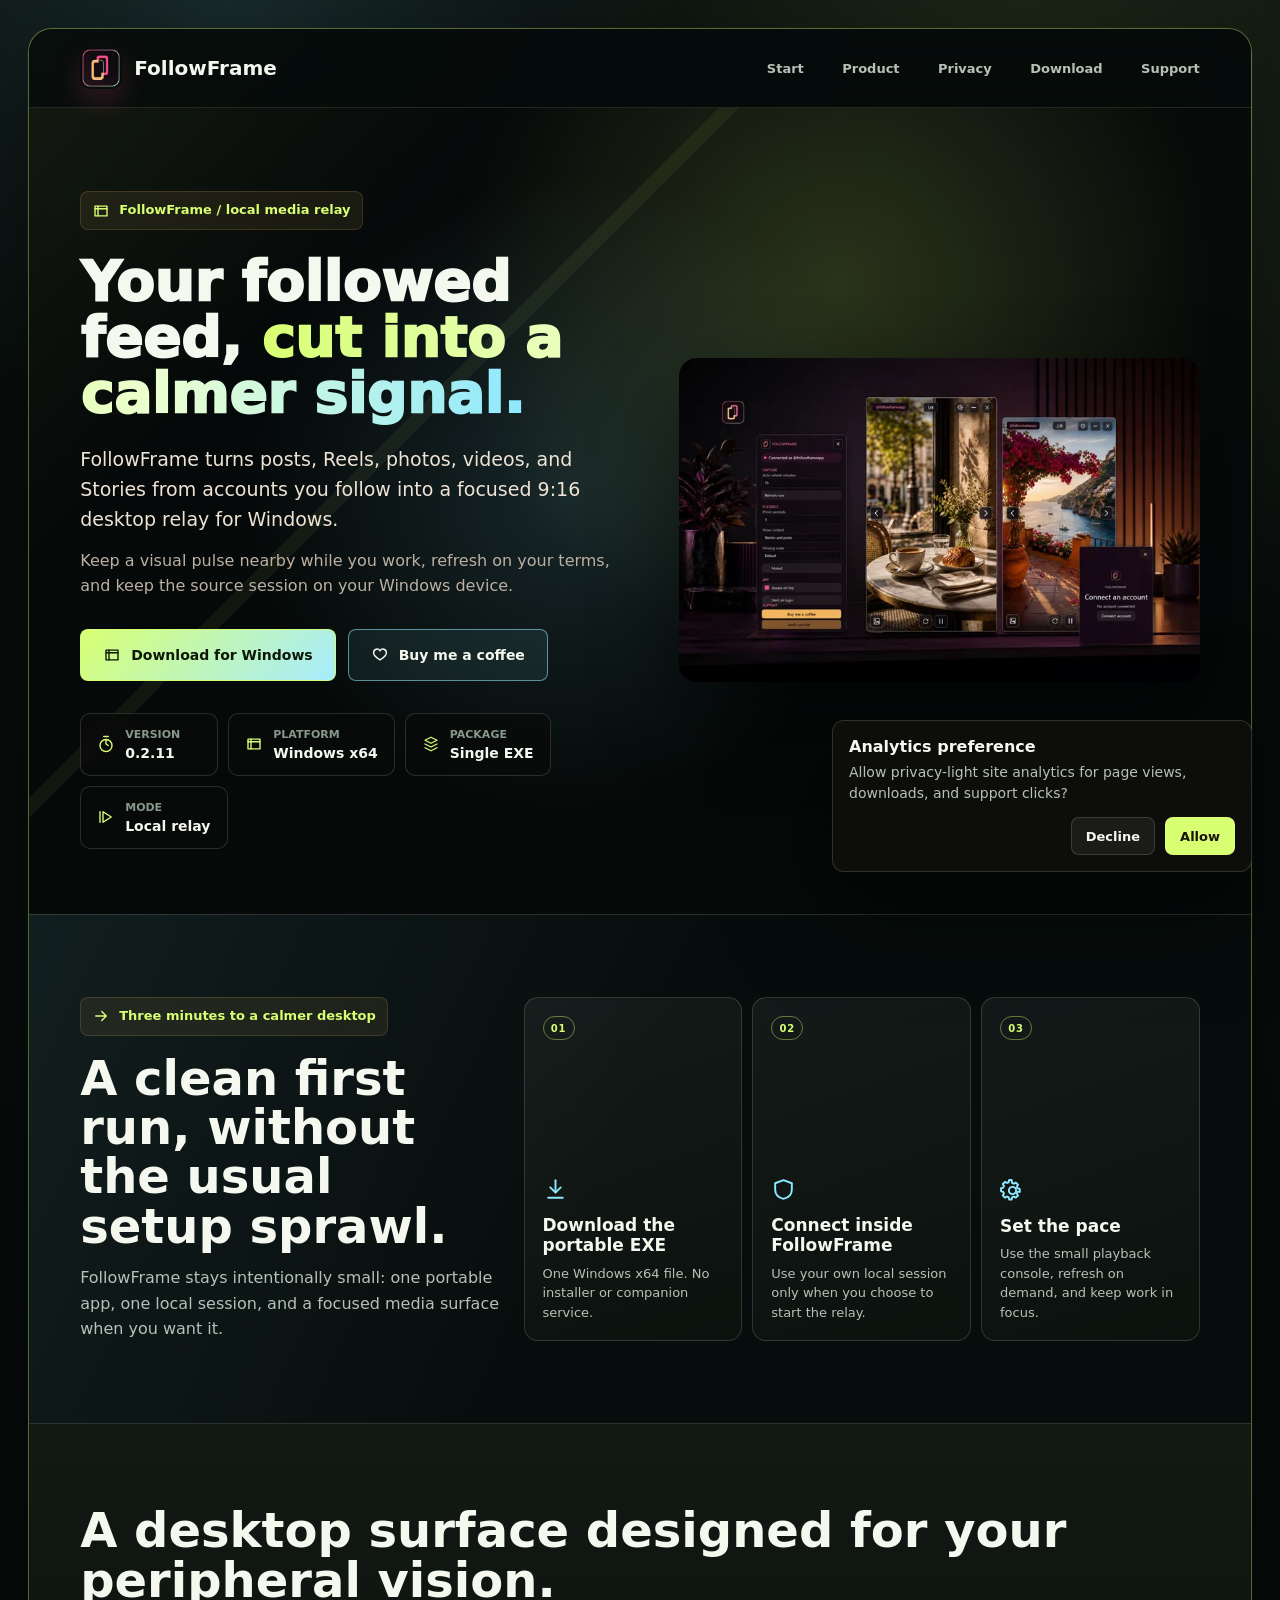
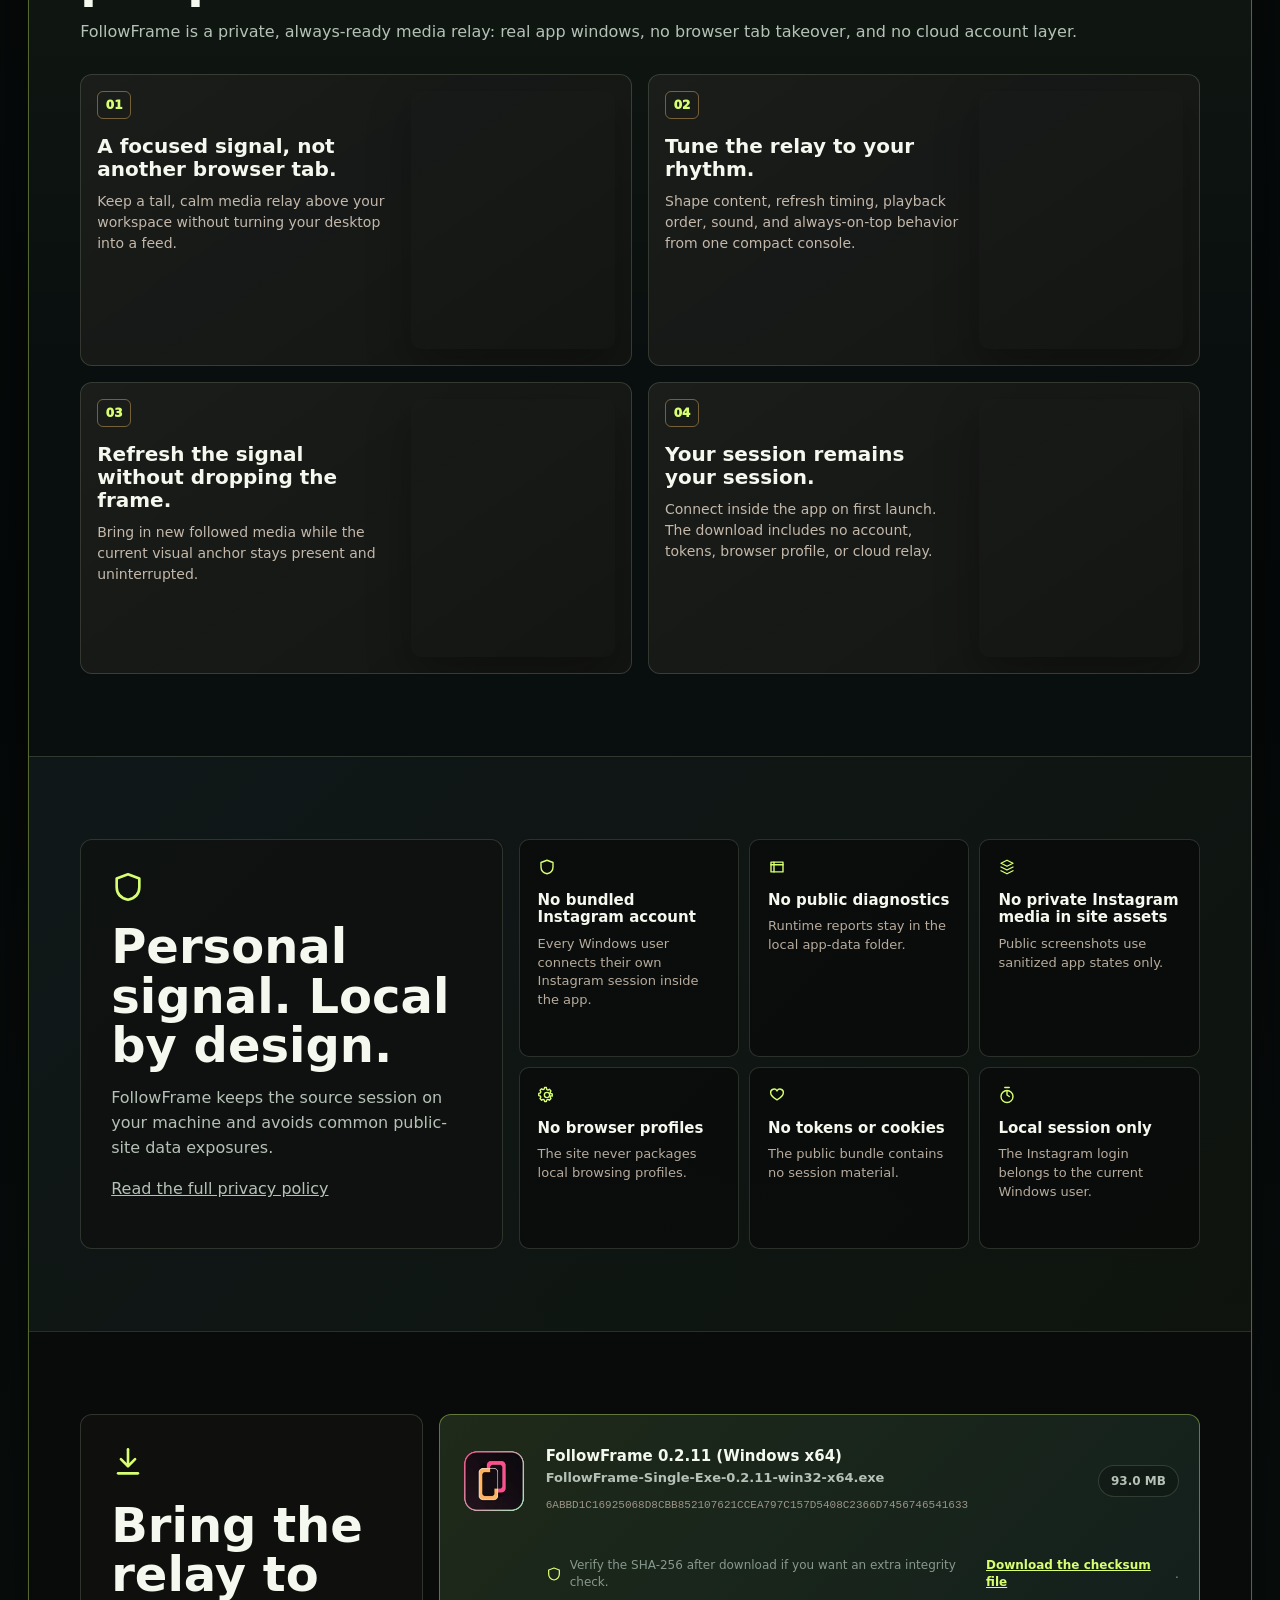
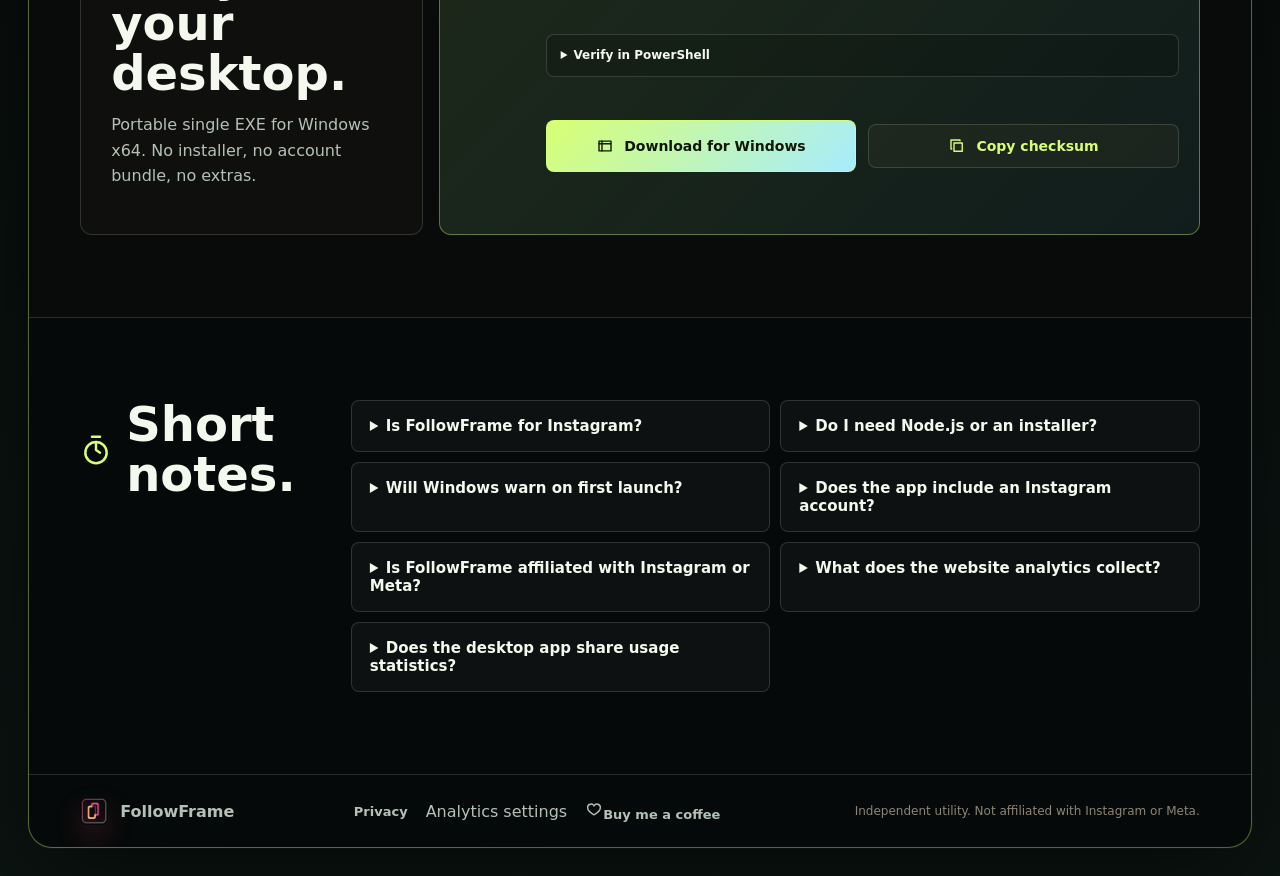
==== commit 45b84c36: "Publish FollowFrame 0.2.11 statistics" ====
--- a/index.html
+++ b/index.html
@@ -1,108 +1,109 @@
-<!doctype html>
-<html lang="en">
-  <head>
-    <meta charset="UTF-8" />
-    <meta name="viewport" content="width=device-width, initial-scale=1.0" />
-    <meta
-      http-equiv="Content-Security-Policy"
-      content="default-src 'self'; base-uri 'self'; object-src 'none'; img-src 'self' data:; style-src 'self'; script-src 'self' https://www.googletagmanager.com; connect-src 'self' https://www.google-analytics.com https://region1.google-analytics.com; font-src 'self'; media-src 'self'; frame-src 'none'; form-action 'self'"
-    />
-    <meta name="robots" content="index,follow,max-image-preview:large" />
-    <meta name="google-site-verification" content="RvzT5SkNoVuGAJgXO8Cyy0vXYuK4GjArwcsf7aChGzU" />
-    <meta name="theme-color" content="#0b0d0b" />
-    <meta name="application-name" content="FollowFrame" />
-    <meta
-      name="description"
-      content="FollowFrame is an independent Instagram desktop frame for Windows that turns posts, Reels, photos, videos, and Stories from accounts you follow into a floating 9:16 media wall."
-    />
-    <link rel="canonical" href="https://followframe.com/" />
-    <link rel="icon" type="image/svg+xml" href="/favicon.svg" />
-    <link rel="manifest" href="/site.webmanifest" />
-
-    <meta property="og:type" content="website" />
-    <meta property="og:locale" content="en_US" />
-    <meta property="og:site_name" content="FollowFrame" />
-    <meta property="og:title" content="FollowFrame - Instagram Desktop Frame for Windows" />
-    <meta
-      property="og:description"
-      content="Keep Instagram posts, Reels, photos, videos, and Stories from accounts you follow in a focused floating Windows desktop frame."
-    />
-    <meta property="og:url" content="https://followframe.com/" />
-    <meta property="og:image" content="https://followframe.com/og/followframe-og.jpg" />
-    <meta property="og:image:type" content="image/jpeg" />
-    <meta property="og:image:width" content="1200" />
-    <meta property="og:image:height" content="630" />
-    <meta property="og:image:alt" content="FollowFrame Instagram desktop frame preview with sanitized real app screenshots" />
-
-    <meta name="twitter:card" content="summary_large_image" />
-    <meta name="twitter:title" content="FollowFrame - Instagram Desktop Frame for Windows" />
-    <meta
-      name="twitter:description"
-      content="Keep Instagram media from accounts you follow in a focused floating Windows desktop frame."
-    />
-    <meta name="twitter:image" content="https://followframe.com/og/followframe-og.jpg" />
-    <meta name="twitter:image:alt" content="FollowFrame Instagram desktop frame preview with sanitized real app screenshots" />
-
-    <script type="application/ld+json">
-      {
-        "@context": "https://schema.org",
-        "@graph": [
-          {
-            "@type": "WebSite",
-            "@id": "https://followframe.com/#website",
-            "url": "https://followframe.com/",
-            "name": "FollowFrame",
-            "description": "FollowFrame is an independent Instagram desktop frame for Windows."
-          },
-          {
-            "@type": "SoftwareApplication",
-            "@id": "https://followframe.com/#software",
-            "name": "FollowFrame",
-            "applicationCategory": "MultimediaApplication",
-            "operatingSystem": "Windows 10, Windows 11",
-            "softwareVersion": "0.2.10",
-            "description": "FollowFrame is an independent Windows x64 desktop app for viewing Instagram posts, Reels, photos, videos, and Stories from accounts you follow in a floating 9:16 frame.",
-            "keywords": "Instagram desktop viewer, Instagram media wall, Instagram Stories desktop, Windows Instagram viewer, FollowFrame",
-            "url": "https://followframe.com/",
-            "downloadUrl": "https://followframe.com/downloads/FollowFrame-Single-Exe-0.2.10-win32-x64.exe",
-            "fileSize": "93.0 MB",
-            "sha256": "D180611178152359A78E29E5EE1EF9446AD9065BE403958180B75E498C930988",
-            "image": "https://followframe.com/og/followframe-og.jpg",
-            "offers": {
-              "@type": "Offer",
-              "price": "0",
-              "priceCurrency": "USD",
-              "availability": "https://schema.org/InStock"
-            }
-          },
-          {
-            "@type": "WebPage",
-            "@id": "https://followframe.com/#webpage",
-            "url": "https://followframe.com/",
-            "name": "FollowFrame - Instagram Desktop Frame for Windows",
-            "description": "FollowFrame turns Instagram posts, Reels, photos, videos, and Stories from accounts you follow into a focused floating 9:16 Windows desktop frame.",
-            "isPartOf": {
-              "@id": "https://followframe.com/#website"
-            },
-            "mainEntity": {
-              "@id": "https://followframe.com/#software"
-            },
-            "primaryImageOfPage": {
-              "@type": "ImageObject",
-              "url": "https://followframe.com/og/followframe-og.jpg",
-              "width": 1200,
-              "height": 630
-            }
-          }
-        ]
-      }
-    </script>
-
-    <title>FollowFrame - Instagram Desktop Frame for Windows</title>
-    <script type="module" crossorigin src="/assets/index-EHoNftVh.js"></script>
+<!doctype html>
+<html lang="en">
+  <head>
+    <meta charset="UTF-8" />
+    <meta name="viewport" content="width=device-width, initial-scale=1.0" />
+    <meta
+      http-equiv="Content-Security-Policy"
+      content="default-src 'self'; base-uri 'self'; object-src 'none'; img-src 'self' data:; style-src 'self'; script-src 'self' https://www.googletagmanager.com; connect-src 'self' https://www.google-analytics.com https://region1.google-analytics.com; font-src 'self'; media-src 'self'; frame-src 'none'; form-action 'self'"
+    />
+    <meta name="robots" content="index,follow,max-image-preview:large" />
+    <meta name="google-site-verification" content="RvzT5SkNoVuGAJgXO8Cyy0vXYuK4GjArwcsf7aChGzU" />
+    <meta name="theme-color" content="#0b0d0b" />
+    <meta name="application-name" content="FollowFrame" />
+    <meta
+      name="description"
+      content="FollowFrame is an independent Instagram desktop frame for Windows that turns posts, Reels, photos, videos, and Stories from accounts you follow into a floating 9:16 media wall."
+    />
+    <link rel="canonical" href="https://followframe.com/" />
+    <link rel="icon" type="image/svg+xml" href="/favicon.svg" />
+    <link rel="manifest" href="/site.webmanifest" />
+
+    <meta property="og:type" content="website" />
+    <meta property="og:locale" content="en_US" />
+    <meta property="og:site_name" content="FollowFrame" />
+    <meta property="og:title" content="FollowFrame - Instagram Desktop Frame for Windows" />
+    <meta
+      property="og:description"
+      content="Keep Instagram posts, Reels, photos, videos, and Stories from accounts you follow in a focused floating Windows desktop frame."
+    />
+    <meta property="og:url" content="https://followframe.com/" />
+    <meta property="og:image" content="https://followframe.com/og/followframe-og.jpg" />
+    <meta property="og:image:type" content="image/jpeg" />
+    <meta property="og:image:width" content="1200" />
+    <meta property="og:image:height" content="630" />
+    <meta property="og:image:alt" content="FollowFrame Instagram desktop frame preview with sanitized real app screenshots" />
+
+    <meta name="twitter:card" content="summary_large_image" />
+    <meta name="twitter:title" content="FollowFrame - Instagram Desktop Frame for Windows" />
+    <meta
+      name="twitter:description"
+      content="Keep Instagram media from accounts you follow in a focused floating Windows desktop frame."
+    />
+    <meta name="twitter:image" content="https://followframe.com/og/followframe-og.jpg" />
+    <meta name="twitter:image:alt" content="FollowFrame Instagram desktop frame preview with sanitized real app screenshots" />
+
+    <script type="application/ld+json">
+      {
+        "@context": "https://schema.org",
+        "@graph": [
+          {
+            "@type": "WebSite",
+            "@id": "https://followframe.com/#website",
+            "url": "https://followframe.com/",
+            "name": "FollowFrame",
+            "description": "FollowFrame is an independent Instagram desktop frame for Windows."
+          },
+          {
+            "@type": "SoftwareApplication",
+            "@id": "https://followframe.com/#software",
+            "name": "FollowFrame",
+            "applicationCategory": "MultimediaApplication",
+            "operatingSystem": "Windows 10, Windows 11",
+            "softwareVersion": "0.2.11",
+            "description": "FollowFrame is an independent Windows x64 desktop app for viewing Instagram posts, Reels, photos, videos, and Stories from accounts you follow in a floating 9:16 frame.",
+            "keywords": "Instagram desktop viewer, Instagram media wall, Instagram Stories desktop, Windows Instagram viewer, FollowFrame",
+            "url": "https://followframe.com/",
+            "downloadUrl": "https://followframe.com/downloads/FollowFrame-Single-Exe-0.2.11-win32-x64.exe",
+            "fileSize": "93.0 MB",
+            "sha256": "6ABBD1C16925068D8CBB852107621CCEA797C157D5408C2366D7456746541633",
+            "image": "https://followframe.com/og/followframe-og.jpg",
+            "offers": {
+              "@type": "Offer",
+              "price": "0",
+              "priceCurrency": "USD",
+              "availability": "https://schema.org/InStock"
+            }
+          },
+          {
+            "@type": "WebPage",
+            "@id": "https://followframe.com/#webpage",
+            "url": "https://followframe.com/",
+            "name": "FollowFrame - Instagram Desktop Frame for Windows",
+            "description": "FollowFrame turns Instagram posts, Reels, photos, videos, and Stories from accounts you follow into a focused floating 9:16 Windows desktop frame.",
+            "isPartOf": {
+              "@id": "https://followframe.com/#website"
+            },
+            "mainEntity": {
+              "@id": "https://followframe.com/#software"
+            },
+            "primaryImageOfPage": {
+              "@type": "ImageObject",
+              "url": "https://followframe.com/og/followframe-og.jpg",
+              "width": 1200,
+              "height": 630
+            }
+          }
+        ]
+      }
+    </script>
+
+    <title>FollowFrame - Instagram Desktop Frame for Windows</title>
+    <script type="module" crossorigin src="/assets/index-CRiPL03x.js"></script>
     <link rel="stylesheet" crossorigin href="/assets/index-BHxjUfpm.css">
-  </head>
-  <body>
-    <div id="root"><link rel="preload" as="image" href="/app-icon-128.webp"/><main id="top" class="site-shell"><div class="site-frame"><header class="site-header"><a class="brand" href="#top" aria-label="FollowFrame home"><img class="logo-mark" src="/app-icon-128.webp" alt="" width="40" height="40" decoding="async"/><span>FollowFrame</span></a><button class="mobile-menu-button" type="button" aria-label="Open menu" aria-controls="site-navigation" aria-expanded="false"><svg class="icon" viewBox="0 0 24 24" aria-hidden="true"><path d="M4 7h16"></path><path d="M4 12h16"></path><path d="M4 17h16"></path></svg></button><nav id="site-navigation" class="" aria-label="Site navigation"><a href="#start">Start</a><a href="#product">Product</a><a href="#privacy">Privacy</a><a href="#download">Download</a><a href="https://paypal.me/socoliuc" target="_blank" rel="noreferrer">Support</a></nav></header><section class="hero" aria-labelledby="hero-title"><div class="hero__copy"><p class="utility-label"><svg class="icon" viewBox="0 0 24 24" aria-hidden="true"><path d="M4 5.5h16v13H4z"></path><path d="M4 9h16"></path><path d="M8 5.5v13"></path></svg> FollowFrame / local media relay</p><h1 id="hero-title">Your followed feed, <span>cut into a calmer signal.</span></h1><p class="hero__body">FollowFrame turns posts, Reels, photos, videos, and Stories from accounts you follow into a focused 9:16 desktop relay for Windows.</p><p class="hero__support">Keep a visual pulse nearby while you work, refresh on your terms, and keep the source session on your Windows device.</p><div class="hero__actions"><a class="button button--primary" href="/downloads/FollowFrame-Single-Exe-0.2.10-win32-x64.exe" download=""><svg class="icon" viewBox="0 0 24 24" aria-hidden="true"><path d="M4 5.5h16v13H4z"></path><path d="M4 9h16"></path><path d="M8 5.5v13"></path></svg>Download for Windows</a><a class="button button--secondary" href="https://paypal.me/socoliuc" target="_blank" rel="noreferrer"><svg class="icon" viewBox="0 0 24 24" aria-hidden="true"><path d="M20.5 8.8c0 5.1-8.5 9.7-8.5 9.7S3.5 13.9 3.5 8.8A4.5 4.5 0 0 1 12 6.6a4.5 4.5 0 0 1 8.5 2.2z"></path></svg>Buy me a coffee</a></div><dl class="release-strip" aria-label="Release summary"><div><svg class="icon" viewBox="0 0 24 24" aria-hidden="true"><path d="M12 7v5l3 2"></path><path d="M9 2h6"></path><path d="M12 22a8 8 0 1 0 0-16 8 8 0 0 0 0 16z"></path></svg><dt>Version</dt><dd>0.2.10</dd></div><div><svg class="icon" viewBox="0 0 24 24" aria-hidden="true"><path d="M4 5.5h16v13H4z"></path><path d="M4 9h16"></path><path d="M8 5.5v13"></path></svg><dt>Platform</dt><dd>Windows x64</dd></div><div><svg class="icon" viewBox="0 0 24 24" aria-hidden="true"><path d="m12 3 8 4-8 4-8-4 8-4z"></path><path d="m4 12 8 4 8-4"></path><path d="m4 17 8 4 8-4"></path></svg><dt>Package</dt><dd>Single EXE</dd></div><div><svg class="icon" viewBox="0 0 24 24" aria-hidden="true"><path d="M8 5v14l11-7-11-7z"></path><path d="M4 5v14"></path></svg><dt>Mode</dt><dd>Local relay</dd></div></dl></div><figure class="hero-stack" aria-label="FollowFrame Instagram player, settings, refresh, and connect screens using @followframeapp"><picture><source type="image/webp" srcSet="/screenshots/followframe-product-suite-720.webp 720w, /screenshots/followframe-product-suite-1200.webp 1200w" sizes="(max-width: 700px) calc(100vw - 40px), (max-width: 1100px) 82vw, 720px"/><img class="hero-stack__image" src="/screenshots/followframe-product-suite.jpg" alt="FollowFrame real app screens for an Instagram desktop frame staged on a polished desktop surface" width="1800" height="1120" loading="lazy" decoding="async"/></picture></figure></section><section class="quick-start" id="start" aria-labelledby="start-title"><div class="quick-start__intro"><p class="utility-label"><svg class="icon" viewBox="0 0 24 24" aria-hidden="true"><path d="m5 12 14 0m-6-6 6 6-6 6"></path></svg> Three minutes to a calmer desktop</p><h2 id="start-title">A clean first run, without the usual setup sprawl.</h2><p>FollowFrame stays intentionally small: one portable app, one local session, and a focused media surface when you want it.</p></div><ol class="quick-start__steps"><li><span>01</span><svg class="icon" viewBox="0 0 24 24" aria-hidden="true"><path d="M12 3v11"></path><path d="m7 10 5 5 5-5"></path><path d="M5 20h14"></path></svg><h3>Download the portable EXE</h3><p>One Windows x64 file. No installer or companion service.</p></li><li><span>02</span><svg class="icon" viewBox="0 0 24 24" aria-hidden="true"><path d="M12 3 20 6v6c0 5-3.4 8-8 9-4.6-1-8-4-8-9V6l8-3z"></path></svg><h3>Connect inside FollowFrame</h3><p>Use your own local session only when you choose to start the relay.</p></li><li><span>03</span><svg class="icon" viewBox="0 0 24 24" aria-hidden="true"><path d="M12 8.5a3.5 3.5 0 1 0 0 7 3.5 3.5 0 0 0 0-7z"></path><path d="M19 13.5v-3l-2.1-.5a7 7 0 0 0-.7-1.6l1.1-1.9-2.1-2.1-1.9 1.1a7 7 0 0 0-1.6-.7L11.2 2H8.8l-.5 2.1a7 7 0 0 0-1.6.7L4.8 3.7 2.7 5.8l1.1 1.9a7 7 0 0 0-.7 1.6L1 9.8v3l2.1.5a7 7 0 0 0 .7 1.6l-1.1 1.9 2.1 2.1 1.9-1.1a7 7 0 0 0 1.6.7l.5 2.1h2.4l.5-2.1a7 7 0 0 0 1.6-.7l1.9 1.1 2.1-2.1-1.1-1.9a7 7 0 0 0 .7-1.6l2.1-.5z"></path></svg><h3>Set the pace</h3><p>Use the small playback console, refresh on demand, and keep work in focus.</p></li></ol></section><section class="tour" id="product" aria-labelledby="product-title"><div class="section-heading"><h2 id="product-title">A desktop surface designed for your peripheral vision.</h2><p>FollowFrame is a private, always-ready media relay: real app windows, no browser tab takeover, and no cloud account layer.</p></div><div class="tour-grid"><article class="tour-card tour-card--player"><div class="tour-card__copy"><span class="tour-card__number">01</span><svg class="icon" viewBox="0 0 24 24" aria-hidden="true"><path d="M8 5v14l11-7-11-7z"></path><path d="M4 5v14"></path></svg><h3>A focused signal, not another browser tab.</h3><p>Keep a tall, calm media relay above your workspace without turning your desktop into a feed.</p></div><figure><picture><source type="image/webp" srcSet="/screenshots/followframe-player-720.webp"/><img src="/screenshots/followframe-player.jpg" alt="FollowFrame floating Instagram player with sanitized media and playback controls" width="900" height="1100" loading="lazy" decoding="async"/></picture></figure></article><article class="tour-card tour-card--settings"><div class="tour-card__copy"><span class="tour-card__number">02</span><svg class="icon" viewBox="0 0 24 24" aria-hidden="true"><path d="M12 8.5a3.5 3.5 0 1 0 0 7 3.5 3.5 0 0 0 0-7z"></path><path d="M19 13.5v-3l-2.1-.5a7 7 0 0 0-.7-1.6l1.1-1.9-2.1-2.1-1.9 1.1a7 7 0 0 0-1.6-.7L11.2 2H8.8l-.5 2.1a7 7 0 0 0-1.6.7L4.8 3.7 2.7 5.8l1.1 1.9a7 7 0 0 0-.7 1.6L1 9.8v3l2.1.5a7 7 0 0 0 .7 1.6l-1.1 1.9 2.1 2.1 1.9-1.1a7 7 0 0 0 1.6.7l.5 2.1h2.4l.5-2.1a7 7 0 0 0 1.6-.7l1.9 1.1 2.1-2.1-1.1-1.9a7 7 0 0 0 .7-1.6l2.1-.5z"></path></svg><h3>Tune the relay to your rhythm.</h3><p>Shape content, refresh timing, playback order, sound, and always-on-top behavior from one compact console.</p></div><figure><picture><source type="image/webp" srcSet="/screenshots/followframe-settings-720.webp"/><img src="/screenshots/followframe-settings.jpg" alt="FollowFrame settings panel for Instagram content, order, refresh, and account controls" width="900" height="1100" loading="lazy" decoding="async"/></picture></figure></article><article class="tour-card tour-card--refresh"><div class="tour-card__copy"><span class="tour-card__number">03</span><svg class="icon" viewBox="0 0 24 24" aria-hidden="true"><path d="M4 4v6h6"></path><path d="M20 20v-6h-6"></path><path d="M5.6 15.4A7 7 0 0 0 18 17.2"></path><path d="M18.4 8.6A7 7 0 0 0 6 6.8"></path></svg><h3>Refresh the signal without dropping the frame.</h3><p>Bring in new followed media while the current visual anchor stays present and uninterrupted.</p></div><figure><picture><source type="image/webp" srcSet="/screenshots/followframe-refresh-720.webp"/><img src="/screenshots/followframe-refresh.jpg" alt="FollowFrame refresh state for Instagram content with current wall still visible" width="900" height="1100" loading="lazy" decoding="async"/></picture></figure></article><article class="tour-card tour-card--empty"><div class="tour-card__copy"><span class="tour-card__number">04</span><svg class="icon" viewBox="0 0 24 24" aria-hidden="true"><path d="M12 3 20 6v6c0 5-3.4 8-8 9-4.6-1-8-4-8-9V6l8-3z"></path></svg><h3>Your session remains your session.</h3><p>Connect inside the app on first launch. The download includes no account, tokens, browser profile, or cloud relay.</p></div><figure><picture><source type="image/webp" srcSet="/screenshots/followframe-empty-720.webp"/><img src="/screenshots/followframe-empty.jpg" alt="FollowFrame first-launch Instagram connect account screen" width="900" height="1100" loading="lazy" decoding="async"/></picture></figure></article></div></section><section class="privacy" id="privacy" aria-labelledby="privacy-title"><div class="privacy__intro"><svg class="icon" viewBox="0 0 24 24" aria-hidden="true"><path d="M12 3 20 6v6c0 5-3.4 8-8 9-4.6-1-8-4-8-9V6l8-3z"></path></svg><h2 id="privacy-title">Personal signal. Local by design.</h2><p>FollowFrame keeps the source session on your machine and avoids common public-site data exposures.</p><p><a href="/privacy/">Read the full privacy policy</a></p></div><div class="privacy-grid"><article><svg class="icon" viewBox="0 0 24 24" aria-hidden="true"><path d="M12 3 20 6v6c0 5-3.4 8-8 9-4.6-1-8-4-8-9V6l8-3z"></path></svg><h3>No bundled Instagram account</h3><p>Every Windows user connects their own Instagram session inside the app.</p></article><article><svg class="icon" viewBox="0 0 24 24" aria-hidden="true"><path d="M4 5.5h16v13H4z"></path><path d="M4 9h16"></path><path d="M8 5.5v13"></path></svg><h3>No public diagnostics</h3><p>Runtime reports stay in the local app-data folder.</p></article><article><svg class="icon" viewBox="0 0 24 24" aria-hidden="true"><path d="m12 3 8 4-8 4-8-4 8-4z"></path><path d="m4 12 8 4 8-4"></path><path d="m4 17 8 4 8-4"></path></svg><h3>No private Instagram media in site assets</h3><p>Public screenshots use sanitized app states only.</p></article><article><svg class="icon" viewBox="0 0 24 24" aria-hidden="true"><path d="M12 8.5a3.5 3.5 0 1 0 0 7 3.5 3.5 0 0 0 0-7z"></path><path d="M19 13.5v-3l-2.1-.5a7 7 0 0 0-.7-1.6l1.1-1.9-2.1-2.1-1.9 1.1a7 7 0 0 0-1.6-.7L11.2 2H8.8l-.5 2.1a7 7 0 0 0-1.6.7L4.8 3.7 2.7 5.8l1.1 1.9a7 7 0 0 0-.7 1.6L1 9.8v3l2.1.5a7 7 0 0 0 .7 1.6l-1.1 1.9 2.1 2.1 1.9-1.1a7 7 0 0 0 1.6.7l.5 2.1h2.4l.5-2.1a7 7 0 0 0 1.6-.7l1.9 1.1 2.1-2.1-1.1-1.9a7 7 0 0 0 .7-1.6l2.1-.5z"></path></svg><h3>No browser profiles</h3><p>The site never packages local browsing profiles.</p></article><article><svg class="icon" viewBox="0 0 24 24" aria-hidden="true"><path d="M20.5 8.8c0 5.1-8.5 9.7-8.5 9.7S3.5 13.9 3.5 8.8A4.5 4.5 0 0 1 12 6.6a4.5 4.5 0 0 1 8.5 2.2z"></path></svg><h3>No tokens or cookies</h3><p>The public bundle contains no session material.</p></article><article><svg class="icon" viewBox="0 0 24 24" aria-hidden="true"><path d="M12 7v5l3 2"></path><path d="M9 2h6"></path><path d="M12 22a8 8 0 1 0 0-16 8 8 0 0 0 0 16z"></path></svg><h3>Local session only</h3><p>The Instagram login belongs to the current Windows user.</p></article></div></section><section class="download" id="download" aria-labelledby="download-title"><div class="download__copy"><svg class="icon" viewBox="0 0 24 24" aria-hidden="true"><path d="M12 3v11"></path><path d="m7 10 5 5 5-5"></path><path d="M5 20h14"></path></svg><h2 id="download-title">Bring the relay to your desktop.</h2><p>Portable single EXE for Windows x64. No installer, no account bundle, no extras.</p></div><div class="download-card" aria-label="Download details"><img src="/app-icon-128.webp" alt="" width="68" height="68" loading="lazy" decoding="async"/><div class="download-card__main"><span>FollowFrame <!-- -->0.2.10<!-- --> (Windows x64)</span><strong>FollowFrame-Single-Exe-0.2.10-win32-x64.exe</strong><code>D180611178152359A78E29E5EE1EF9446AD9065BE403958180B75E498C930988</code></div><span class="download-card__size">93.0 MB</span><p class="download-card__verify"><svg class="icon" viewBox="0 0 24 24" aria-hidden="true"><path d="M12 3 20 6v6c0 5-3.4 8-8 9-4.6-1-8-4-8-9V6l8-3z"></path></svg>Verify the SHA-256 after download if you want an extra integrity check. <a href="/downloads/FollowFrame-Single-Exe-0.2.10-win32-x64.exe.sha256" download="">Download the checksum file</a>.</p><details class="download-card__verification-steps"><summary>Verify in PowerShell</summary><p>Open PowerShell in the folder where you saved the EXE, then run:</p><div><code>Get-FileHash &quot;.\FollowFrame-Single-Exe-0.2.10-win32-x64.exe&quot; -Algorithm SHA256</code><button type="button"><svg class="icon" viewBox="0 0 24 24" aria-hidden="true"><path d="M8 8h11v11H8z"></path><path d="M5 16H4V4h12v1"></path></svg>Copy PowerShell command</button></div><p>Compare the returned hash with the SHA-256 shown above, or use this automatic check:</p><div><code>$expected = &quot;D180611178152359A78E29E5EE1EF9446AD9065BE403958180B75E498C930988&quot;; $actual = (Get-FileHash &quot;.\FollowFrame-Single-Exe-0.2.10-win32-x64.exe&quot; -Algorithm SHA256).Hash; if ($actual -eq $expected) { &quot;Checksum verified.&quot; } else { &quot;Checksum mismatch. Delete this file and download it again.&quot; }</code><button type="button"><svg class="icon" viewBox="0 0 24 24" aria-hidden="true"><path d="M8 8h11v11H8z"></path><path d="M5 16H4V4h12v1"></path></svg>Copy automatic check</button></div><p>It reports whether this downloaded EXE matches the published checksum.</p></details><div class="download-card__actions"><a class="button button--primary" href="/downloads/FollowFrame-Single-Exe-0.2.10-win32-x64.exe" download=""><svg class="icon" viewBox="0 0 24 24" aria-hidden="true"><path d="M4 5.5h16v13H4z"></path><path d="M4 9h16"></path><path d="M8 5.5v13"></path></svg>Download for Windows</a><button class="button button--ghost" type="button"><svg class="icon" viewBox="0 0 24 24" aria-hidden="true"><path d="M8 8h11v11H8z"></path><path d="M5 16H4V4h12v1"></path></svg>Copy checksum</button><span class="checksum-copy-status" role="status" aria-live="polite"></span></div></div></section><section class="faq" aria-labelledby="faq-title"><div class="faq__heading"><svg class="icon" viewBox="0 0 24 24" aria-hidden="true"><path d="M12 7v5l3 2"></path><path d="M9 2h6"></path><path d="M12 22a8 8 0 1 0 0-16 8 8 0 0 0 0 16z"></path></svg><h2 id="faq-title">Short notes.</h2></div><div class="faq-list"><details><summary>Is FollowFrame for Instagram?</summary><p>Yes. FollowFrame is built for viewing Instagram posts, Reels, photos, videos, and Stories from accounts you follow in a floating Windows desktop frame.</p></details><details><summary>Do I need Node.js or an installer?</summary><p>No. The public download is a single Windows x64 executable.</p></details><details><summary>Will Windows warn on first launch?</summary><p>It may. The current build is a portable Electron executable and can show an unsigned-app warning.</p></details><details><summary>Does the app include an Instagram account?</summary><p>No. First launch on a new Windows user needs a local Instagram login inside the app.</p></details><details><summary>Is FollowFrame affiliated with Instagram or Meta?</summary><p>No. FollowFrame is an independent desktop utility and is not affiliated with, endorsed by, or sponsored by Instagram or Meta.</p></details><details><summary>What does the website analytics collect?</summary><p>Analytics load only when the site is built with a valid public GA4 measurement ID and the visitor allows it. When enabled, the site records a page view plus generic download/support click events, without Instagram account names, media URLs, local paths, or desktop-app telemetry. The choice can be reviewed or withdrawn at any time from Analytics settings in the footer.</p></details></div></section><footer class="site-footer"><a class="brand" href="#top" aria-label="FollowFrame home"><img class="logo-mark" src="/app-icon-128.webp" alt="" width="40" height="40" decoding="async"/><span>FollowFrame</span></a><div><a href="#privacy">Privacy</a><a href="https://paypal.me/socoliuc" target="_blank" rel="noreferrer"><svg class="icon" viewBox="0 0 24 24" aria-hidden="true"><path d="M20.5 8.8c0 5.1-8.5 9.7-8.5 9.7S3.5 13.9 3.5 8.8A4.5 4.5 0 0 1 12 6.6a4.5 4.5 0 0 1 8.5 2.2z"></path></svg>Buy me a coffee</a></div><p class="footer-note">Independent utility. Not affiliated with Instagram or Meta.</p></footer></div></main></div>
-  </body>
-</html>
+  </head>
+  <body>
+    <div id="root"><link rel="preload" as="image" href="/app-icon-128.webp"/><main id="top" class="site-shell"><div class="site-frame"><header class="site-header"><a class="brand" href="#top" aria-label="FollowFrame home"><img class="logo-mark" src="/app-icon-128.webp" alt="" width="40" height="40" decoding="async"/><span>FollowFrame</span></a><button class="mobile-menu-button" type="button" aria-label="Open menu" aria-controls="site-navigation" aria-expanded="false"><svg class="icon" viewBox="0 0 24 24" aria-hidden="true"><path d="M4 7h16"></path><path d="M4 12h16"></path><path d="M4 17h16"></path></svg></button><nav id="site-navigation" class="" aria-label="Site navigation"><a href="#start">Start</a><a href="#product">Product</a><a href="#privacy">Privacy</a><a href="#download">Download</a><a href="https://paypal.me/socoliuc" target="_blank" rel="noreferrer">Support</a></nav></header><section class="hero" aria-labelledby="hero-title"><div class="hero__copy"><p class="utility-label"><svg class="icon" viewBox="0 0 24 24" aria-hidden="true"><path d="M4 5.5h16v13H4z"></path><path d="M4 9h16"></path><path d="M8 5.5v13"></path></svg> FollowFrame / local media relay</p><h1 id="hero-title">Your followed feed, <span>cut into a calmer signal.</span></h1><p class="hero__body">FollowFrame turns posts, Reels, photos, videos, and Stories from accounts you follow into a focused 9:16 desktop relay for Windows.</p><p class="hero__support">Keep a visual pulse nearby while you work, refresh on your terms, and keep the source session on your Windows device.</p><div class="hero__actions"><a class="button button--primary" href="/downloads/FollowFrame-Single-Exe-0.2.11-win32-x64.exe" download=""><svg class="icon" viewBox="0 0 24 24" aria-hidden="true"><path d="M4 5.5h16v13H4z"></path><path d="M4 9h16"></path><path d="M8 5.5v13"></path></svg>Download for Windows</a><a class="button button--secondary" href="https://paypal.me/socoliuc" target="_blank" rel="noreferrer"><svg class="icon" viewBox="0 0 24 24" aria-hidden="true"><path d="M20.5 8.8c0 5.1-8.5 9.7-8.5 9.7S3.5 13.9 3.5 8.8A4.5 4.5 0 0 1 12 6.6a4.5 4.5 0 0 1 8.5 2.2z"></path></svg>Buy me a coffee</a></div><dl class="release-strip" aria-label="Release summary"><div><svg class="icon" viewBox="0 0 24 24" aria-hidden="true"><path d="M12 7v5l3 2"></path><path d="M9 2h6"></path><path d="M12 22a8 8 0 1 0 0-16 8 8 0 0 0 0 16z"></path></svg><dt>Version</dt><dd>0.2.11</dd></div><div><svg class="icon" viewBox="0 0 24 24" aria-hidden="true"><path d="M4 5.5h16v13H4z"></path><path d="M4 9h16"></path><path d="M8 5.5v13"></path></svg><dt>Platform</dt><dd>Windows x64</dd></div><div><svg class="icon" viewBox="0 0 24 24" aria-hidden="true"><path d="m12 3 8 4-8 4-8-4 8-4z"></path><path d="m4 12 8 4 8-4"></path><path d="m4 17 8 4 8-4"></path></svg><dt>Package</dt><dd>Single EXE</dd></div><div><svg class="icon" viewBox="0 0 24 24" aria-hidden="true"><path d="M8 5v14l11-7-11-7z"></path><path d="M4 5v14"></path></svg><dt>Mode</dt><dd>Local relay</dd></div></dl></div><figure class="hero-stack" aria-label="FollowFrame Instagram player, settings, refresh, and connect screens using @followframeapp"><picture><source type="image/webp" srcSet="/screenshots/followframe-product-suite-720.webp 720w, /screenshots/followframe-product-suite-1200.webp 1200w" sizes="(max-width: 700px) calc(100vw - 40px), (max-width: 1100px) 82vw, 720px"/><img class="hero-stack__image" src="/screenshots/followframe-product-suite.jpg" alt="FollowFrame real app screens for an Instagram desktop frame staged on a polished desktop surface" width="1800" height="1120" loading="lazy" decoding="async"/></picture></figure></section><section class="quick-start" id="start" aria-labelledby="start-title"><div class="quick-start__intro"><p class="utility-label"><svg class="icon" viewBox="0 0 24 24" aria-hidden="true"><path d="m5 12 14 0m-6-6 6 6-6 6"></path></svg> Three minutes to a calmer desktop</p><h2 id="start-title">A clean first run, without the usual setup sprawl.</h2><p>FollowFrame stays intentionally small: one portable app, one local session, and a focused media surface when you want it.</p></div><ol class="quick-start__steps"><li><span>01</span><svg class="icon" viewBox="0 0 24 24" aria-hidden="true"><path d="M12 3v11"></path><path d="m7 10 5 5 5-5"></path><path d="M5 20h14"></path></svg><h3>Download the portable EXE</h3><p>One Windows x64 file. No installer or companion service.</p></li><li><span>02</span><svg class="icon" viewBox="0 0 24 24" aria-hidden="true"><path d="M12 3 20 6v6c0 5-3.4 8-8 9-4.6-1-8-4-8-9V6l8-3z"></path></svg><h3>Connect inside FollowFrame</h3><p>Use your own local session only when you choose to start the relay.</p></li><li><span>03</span><svg class="icon" viewBox="0 0 24 24" aria-hidden="true"><path d="M12 8.5a3.5 3.5 0 1 0 0 7 3.5 3.5 0 0 0 0-7z"></path><path d="M19 13.5v-3l-2.1-.5a7 7 0 0 0-.7-1.6l1.1-1.9-2.1-2.1-1.9 1.1a7 7 0 0 0-1.6-.7L11.2 2H8.8l-.5 2.1a7 7 0 0 0-1.6.7L4.8 3.7 2.7 5.8l1.1 1.9a7 7 0 0 0-.7 1.6L1 9.8v3l2.1.5a7 7 0 0 0 .7 1.6l-1.1 1.9 2.1 2.1 1.9-1.1a7 7 0 0 0 1.6.7l.5 2.1h2.4l.5-2.1a7 7 0 0 0 1.6-.7l1.9 1.1 2.1-2.1-1.1-1.9a7 7 0 0 0 .7-1.6l2.1-.5z"></path></svg><h3>Set the pace</h3><p>Use the small playback console, refresh on demand, and keep work in focus.</p></li></ol></section><section class="tour" id="product" aria-labelledby="product-title"><div class="section-heading"><h2 id="product-title">A desktop surface designed for your peripheral vision.</h2><p>FollowFrame is a private, always-ready media relay: real app windows, no browser tab takeover, and no cloud account layer.</p></div><div class="tour-grid"><article class="tour-card tour-card--player"><div class="tour-card__copy"><span class="tour-card__number">01</span><svg class="icon" viewBox="0 0 24 24" aria-hidden="true"><path d="M8 5v14l11-7-11-7z"></path><path d="M4 5v14"></path></svg><h3>A focused signal, not another browser tab.</h3><p>Keep a tall, calm media relay above your workspace without turning your desktop into a feed.</p></div><figure><picture><source type="image/webp" srcSet="/screenshots/followframe-player-720.webp"/><img src="/screenshots/followframe-player.jpg" alt="FollowFrame floating Instagram player with sanitized media and playback controls" width="900" height="1100" loading="lazy" decoding="async"/></picture></figure></article><article class="tour-card tour-card--settings"><div class="tour-card__copy"><span class="tour-card__number">02</span><svg class="icon" viewBox="0 0 24 24" aria-hidden="true"><path d="M12 8.5a3.5 3.5 0 1 0 0 7 3.5 3.5 0 0 0 0-7z"></path><path d="M19 13.5v-3l-2.1-.5a7 7 0 0 0-.7-1.6l1.1-1.9-2.1-2.1-1.9 1.1a7 7 0 0 0-1.6-.7L11.2 2H8.8l-.5 2.1a7 7 0 0 0-1.6.7L4.8 3.7 2.7 5.8l1.1 1.9a7 7 0 0 0-.7 1.6L1 9.8v3l2.1.5a7 7 0 0 0 .7 1.6l-1.1 1.9 2.1 2.1 1.9-1.1a7 7 0 0 0 1.6.7l.5 2.1h2.4l.5-2.1a7 7 0 0 0 1.6-.7l1.9 1.1 2.1-2.1-1.1-1.9a7 7 0 0 0 .7-1.6l2.1-.5z"></path></svg><h3>Tune the relay to your rhythm.</h3><p>Shape content, refresh timing, playback order, sound, and always-on-top behavior from one compact console.</p></div><figure><picture><source type="image/webp" srcSet="/screenshots/followframe-settings-720.webp"/><img src="/screenshots/followframe-settings.jpg" alt="FollowFrame settings panel for Instagram content, order, refresh, and account controls" width="900" height="1100" loading="lazy" decoding="async"/></picture></figure></article><article class="tour-card tour-card--refresh"><div class="tour-card__copy"><span class="tour-card__number">03</span><svg class="icon" viewBox="0 0 24 24" aria-hidden="true"><path d="M4 4v6h6"></path><path d="M20 20v-6h-6"></path><path d="M5.6 15.4A7 7 0 0 0 18 17.2"></path><path d="M18.4 8.6A7 7 0 0 0 6 6.8"></path></svg><h3>Refresh the signal without dropping the frame.</h3><p>Bring in new followed media while the current visual anchor stays present and uninterrupted.</p></div><figure><picture><source type="image/webp" srcSet="/screenshots/followframe-refresh-720.webp"/><img src="/screenshots/followframe-refresh.jpg" alt="FollowFrame refresh state for Instagram content with current wall still visible" width="900" height="1100" loading="lazy" decoding="async"/></picture></figure></article><article class="tour-card tour-card--empty"><div class="tour-card__copy"><span class="tour-card__number">04</span><svg class="icon" viewBox="0 0 24 24" aria-hidden="true"><path d="M12 3 20 6v6c0 5-3.4 8-8 9-4.6-1-8-4-8-9V6l8-3z"></path></svg><h3>Your session remains your session.</h3><p>Connect inside the app on first launch. The download includes no account, tokens, browser profile, or cloud relay.</p></div><figure><picture><source type="image/webp" srcSet="/screenshots/followframe-empty-720.webp"/><img src="/screenshots/followframe-empty.jpg" alt="FollowFrame first-launch Instagram connect account screen" width="900" height="1100" loading="lazy" decoding="async"/></picture></figure></article></div></section><section class="privacy" id="privacy" aria-labelledby="privacy-title"><div class="privacy__intro"><svg class="icon" viewBox="0 0 24 24" aria-hidden="true"><path d="M12 3 20 6v6c0 5-3.4 8-8 9-4.6-1-8-4-8-9V6l8-3z"></path></svg><h2 id="privacy-title">Personal signal. Local by design.</h2><p>FollowFrame keeps the source session on your machine and avoids common public-site data exposures.</p><p><a href="/privacy/">Read the full privacy policy</a></p></div><div class="privacy-grid"><article><svg class="icon" viewBox="0 0 24 24" aria-hidden="true"><path d="M12 3 20 6v6c0 5-3.4 8-8 9-4.6-1-8-4-8-9V6l8-3z"></path></svg><h3>No bundled Instagram account</h3><p>Every Windows user connects their own Instagram session inside the app.</p></article><article><svg class="icon" viewBox="0 0 24 24" aria-hidden="true"><path d="M4 5.5h16v13H4z"></path><path d="M4 9h16"></path><path d="M8 5.5v13"></path></svg><h3>No public diagnostics</h3><p>Runtime reports stay in the local app-data folder.</p></article><article><svg class="icon" viewBox="0 0 24 24" aria-hidden="true"><path d="m12 3 8 4-8 4-8-4 8-4z"></path><path d="m4 12 8 4 8-4"></path><path d="m4 17 8 4 8-4"></path></svg><h3>No private Instagram media in site assets</h3><p>Public screenshots use sanitized app states only.</p></article><article><svg class="icon" viewBox="0 0 24 24" aria-hidden="true"><path d="M12 8.5a3.5 3.5 0 1 0 0 7 3.5 3.5 0 0 0 0-7z"></path><path d="M19 13.5v-3l-2.1-.5a7 7 0 0 0-.7-1.6l1.1-1.9-2.1-2.1-1.9 1.1a7 7 0 0 0-1.6-.7L11.2 2H8.8l-.5 2.1a7 7 0 0 0-1.6.7L4.8 3.7 2.7 5.8l1.1 1.9a7 7 0 0 0-.7 1.6L1 9.8v3l2.1.5a7 7 0 0 0 .7 1.6l-1.1 1.9 2.1 2.1 1.9-1.1a7 7 0 0 0 1.6.7l.5 2.1h2.4l.5-2.1a7 7 0 0 0 1.6-.7l1.9 1.1 2.1-2.1-1.1-1.9a7 7 0 0 0 .7-1.6l2.1-.5z"></path></svg><h3>No browser profiles</h3><p>The site never packages local browsing profiles.</p></article><article><svg class="icon" viewBox="0 0 24 24" aria-hidden="true"><path d="M20.5 8.8c0 5.1-8.5 9.7-8.5 9.7S3.5 13.9 3.5 8.8A4.5 4.5 0 0 1 12 6.6a4.5 4.5 0 0 1 8.5 2.2z"></path></svg><h3>No tokens or cookies</h3><p>The public bundle contains no session material.</p></article><article><svg class="icon" viewBox="0 0 24 24" aria-hidden="true"><path d="M12 7v5l3 2"></path><path d="M9 2h6"></path><path d="M12 22a8 8 0 1 0 0-16 8 8 0 0 0 0 16z"></path></svg><h3>Local session only</h3><p>The Instagram login belongs to the current Windows user.</p></article></div></section><section class="download" id="download" aria-labelledby="download-title"><div class="download__copy"><svg class="icon" viewBox="0 0 24 24" aria-hidden="true"><path d="M12 3v11"></path><path d="m7 10 5 5 5-5"></path><path d="M5 20h14"></path></svg><h2 id="download-title">Bring the relay to your desktop.</h2><p>Portable single EXE for Windows x64. No installer, no account bundle, no extras.</p></div><div class="download-card" aria-label="Download details"><img src="/app-icon-128.webp" alt="" width="68" height="68" loading="lazy" decoding="async"/><div class="download-card__main"><span>FollowFrame <!-- -->0.2.11<!-- --> (Windows x64)</span><strong>FollowFrame-Single-Exe-0.2.11-win32-x64.exe</strong><code>6ABBD1C16925068D8CBB852107621CCEA797C157D5408C2366D7456746541633</code></div><span class="download-card__size">93.0 MB</span><p class="download-card__verify"><svg class="icon" viewBox="0 0 24 24" aria-hidden="true"><path d="M12 3 20 6v6c0 5-3.4 8-8 9-4.6-1-8-4-8-9V6l8-3z"></path></svg>Verify the SHA-256 after download if you want an extra integrity check. <a href="/downloads/FollowFrame-Single-Exe-0.2.11-win32-x64.exe.sha256" download="">Download the checksum file</a>.</p><details class="download-card__verification-steps"><summary>Verify in PowerShell</summary><p>Open PowerShell in the folder where you saved the EXE, then run:</p><div><code>Get-FileHash &quot;.\FollowFrame-Single-Exe-0.2.11-win32-x64.exe&quot; -Algorithm SHA256</code><button type="button"><svg class="icon" viewBox="0 0 24 24" aria-hidden="true"><path d="M8 8h11v11H8z"></path><path d="M5 16H4V4h12v1"></path></svg>Copy PowerShell command</button></div><p>Compare the returned hash with the SHA-256 shown above, or use this automatic check:</p><div><code>$expected = &quot;6ABBD1C16925068D8CBB852107621CCEA797C157D5408C2366D7456746541633&quot;; $actual = (Get-FileHash &quot;.\FollowFrame-Single-Exe-0.2.11-win32-x64.exe&quot; -Algorithm SHA256).Hash; if ($actual -eq $expected) { &quot;Checksum verified.&quot; } else { &quot;Checksum mismatch. Delete this file and download it again.&quot; }</code><button type="button"><svg class="icon" viewBox="0 0 24 24" aria-hidden="true"><path d="M8 8h11v11H8z"></path><path d="M5 16H4V4h12v1"></path></svg>Copy automatic check</button></div><p>It reports whether this downloaded EXE matches the published checksum.</p></details><div class="download-card__actions"><a class="button button--primary" href="/downloads/FollowFrame-Single-Exe-0.2.11-win32-x64.exe" download=""><svg class="icon" viewBox="0 0 24 24" aria-hidden="true"><path d="M4 5.5h16v13H4z"></path><path d="M4 9h16"></path><path d="M8 5.5v13"></path></svg>Download for Windows</a><button class="button button--ghost" type="button"><svg class="icon" viewBox="0 0 24 24" aria-hidden="true"><path d="M8 8h11v11H8z"></path><path d="M5 16H4V4h12v1"></path></svg>Copy checksum</button><span class="checksum-copy-status" role="status" aria-live="polite"></span></div></div></section><section class="faq" aria-labelledby="faq-title"><div class="faq__heading"><svg class="icon" viewBox="0 0 24 24" aria-hidden="true"><path d="M12 7v5l3 2"></path><path d="M9 2h6"></path><path d="M12 22a8 8 0 1 0 0-16 8 8 0 0 0 0 16z"></path></svg><h2 id="faq-title">Short notes.</h2></div><div class="faq-list"><details><summary>Is FollowFrame for Instagram?</summary><p>Yes. FollowFrame is built for viewing Instagram posts, Reels, photos, videos, and Stories from accounts you follow in a floating Windows desktop frame.</p></details><details><summary>Do I need Node.js or an installer?</summary><p>No. The public download is a single Windows x64 executable.</p></details><details><summary>Will Windows warn on first launch?</summary><p>It may. The current build is a portable Electron executable and can show an unsigned-app warning.</p></details><details><summary>Does the app include an Instagram account?</summary><p>No. First launch on a new Windows user needs a local Instagram login inside the app.</p></details><details><summary>Is FollowFrame affiliated with Instagram or Meta?</summary><p>No. FollowFrame is an independent desktop utility and is not affiliated with, endorsed by, or sponsored by Instagram or Meta.</p></details><details><summary>What does the website analytics collect?</summary><p>With permission, the site records a page view plus generic download/support click events. The download server also counts completed full EXE responses without cookies or visitor identifiers. Neither path sends Instagram account names, media URLs, or local paths. Website analytics permission can be reviewed or withdrawn at any time from Analytics settings in the footer.</p></details><details><summary>Does the desktop app share usage statistics?</summary><p>Not by default. An optional setting can share one anonymous active-use heartbeat per day using a random app ID, the FollowFrame version, and Windows/x64. It never includes an Instagram account, media, URLs, local paths, or diagnostics, and disabling it deletes the local anonymous ID.</p></details></div></section><footer class="site-footer"><a class="brand" href="#top" aria-label="FollowFrame home"><img class="logo-mark" src="/app-icon-128.webp" alt="" width="40" height="40" decoding="async"/><span>FollowFrame</span></a><div><a href="#privacy">Privacy</a><a href="https://paypal.me/socoliuc" target="_blank" rel="noreferrer"><svg class="icon" viewBox="0 0 24 24" aria-hidden="true"><path d="M20.5 8.8c0 5.1-8.5 9.7-8.5 9.7S3.5 13.9 3.5 8.8A4.5 4.5 0 0 1 12 6.6a4.5 4.5 0 0 1 8.5 2.2z"></path></svg>Buy me a coffee</a></div><p class="footer-note">Independent utility. Not affiliated with Instagram or Meta.</p></footer></div></main></div>+
+  </body>
+</html>
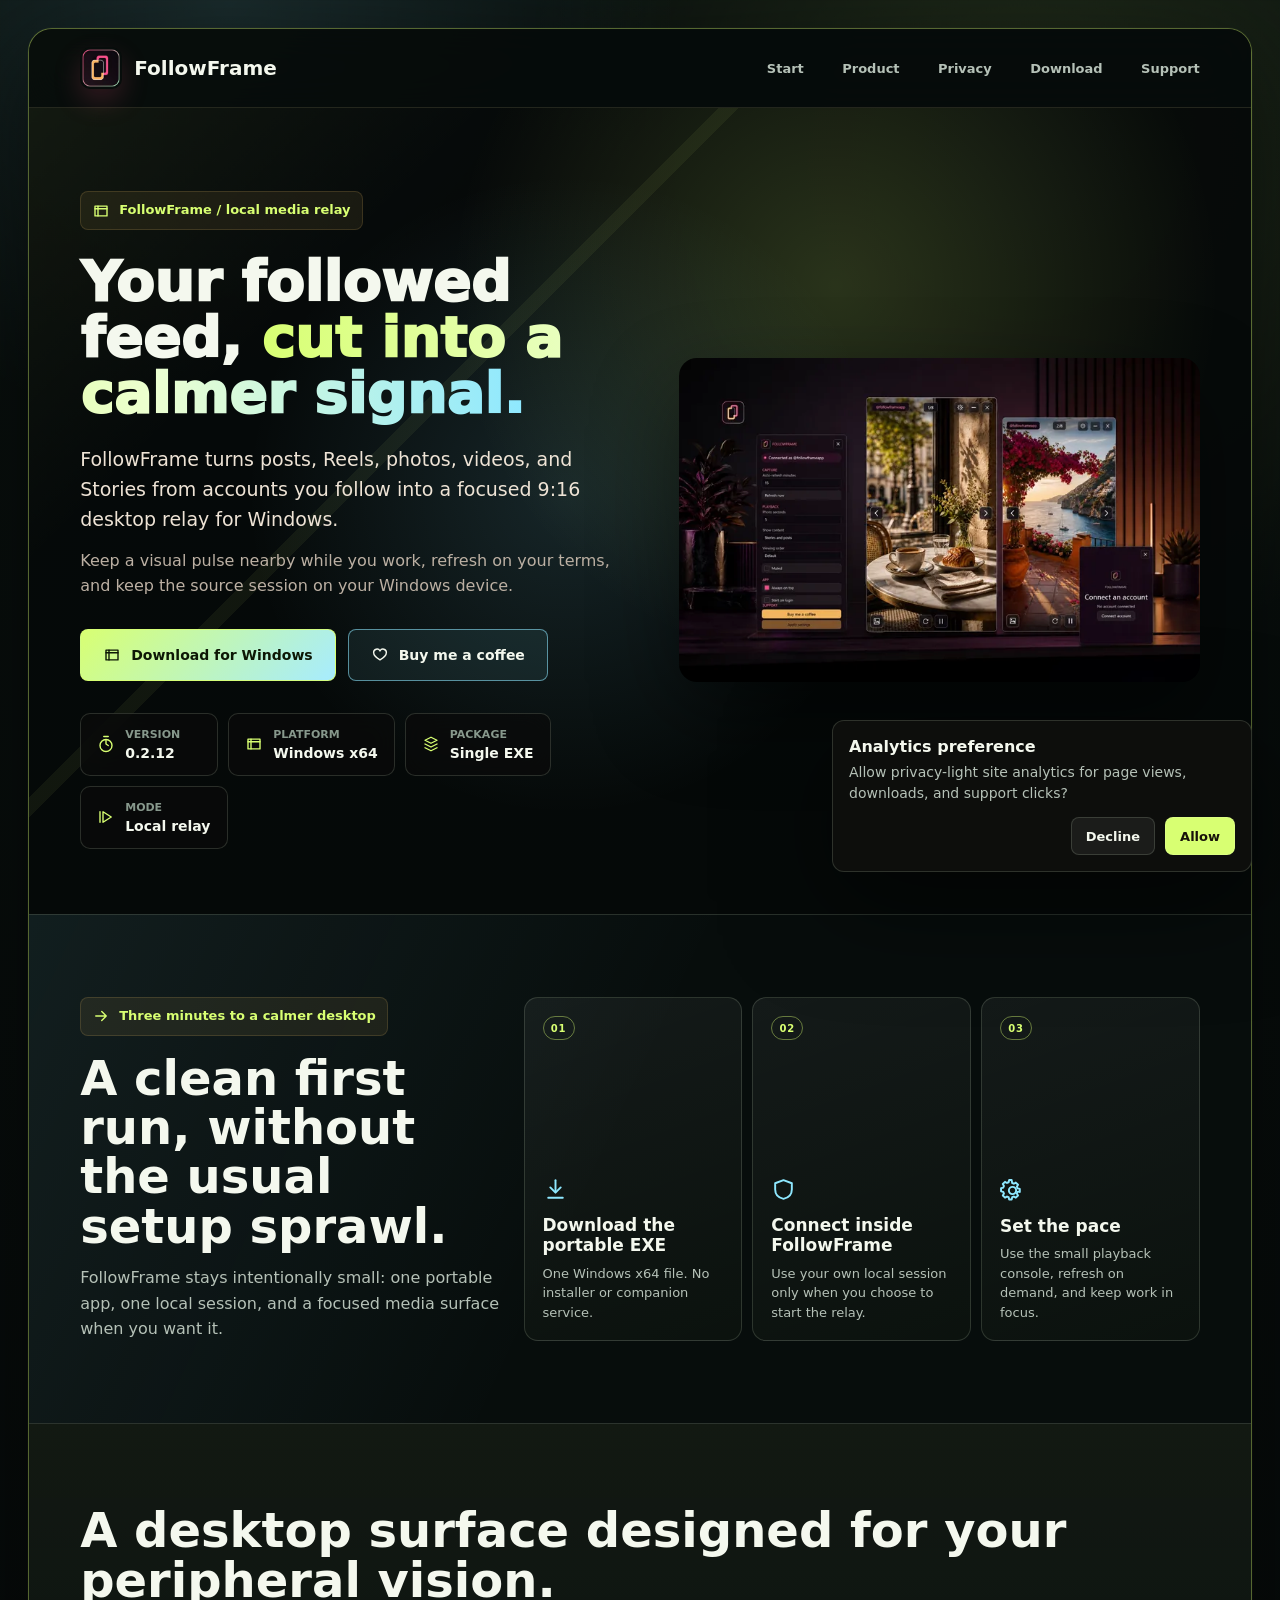
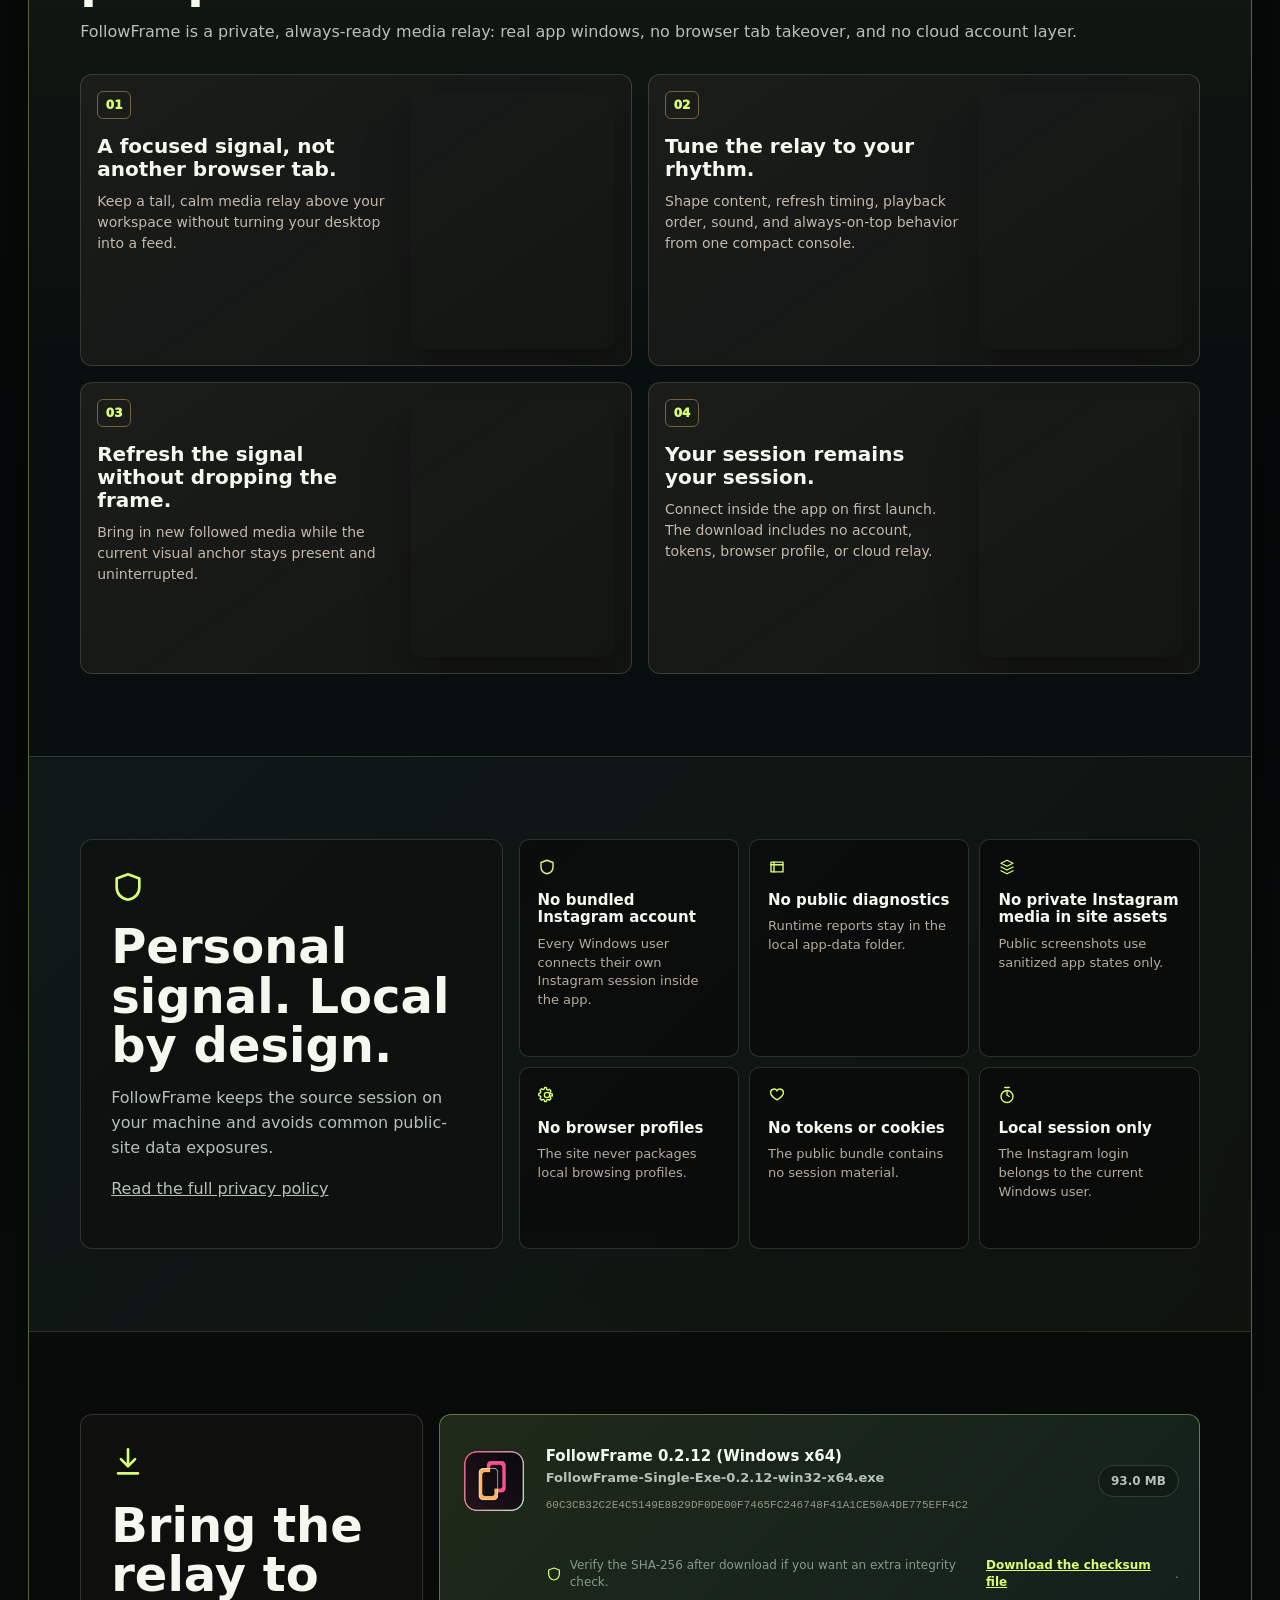
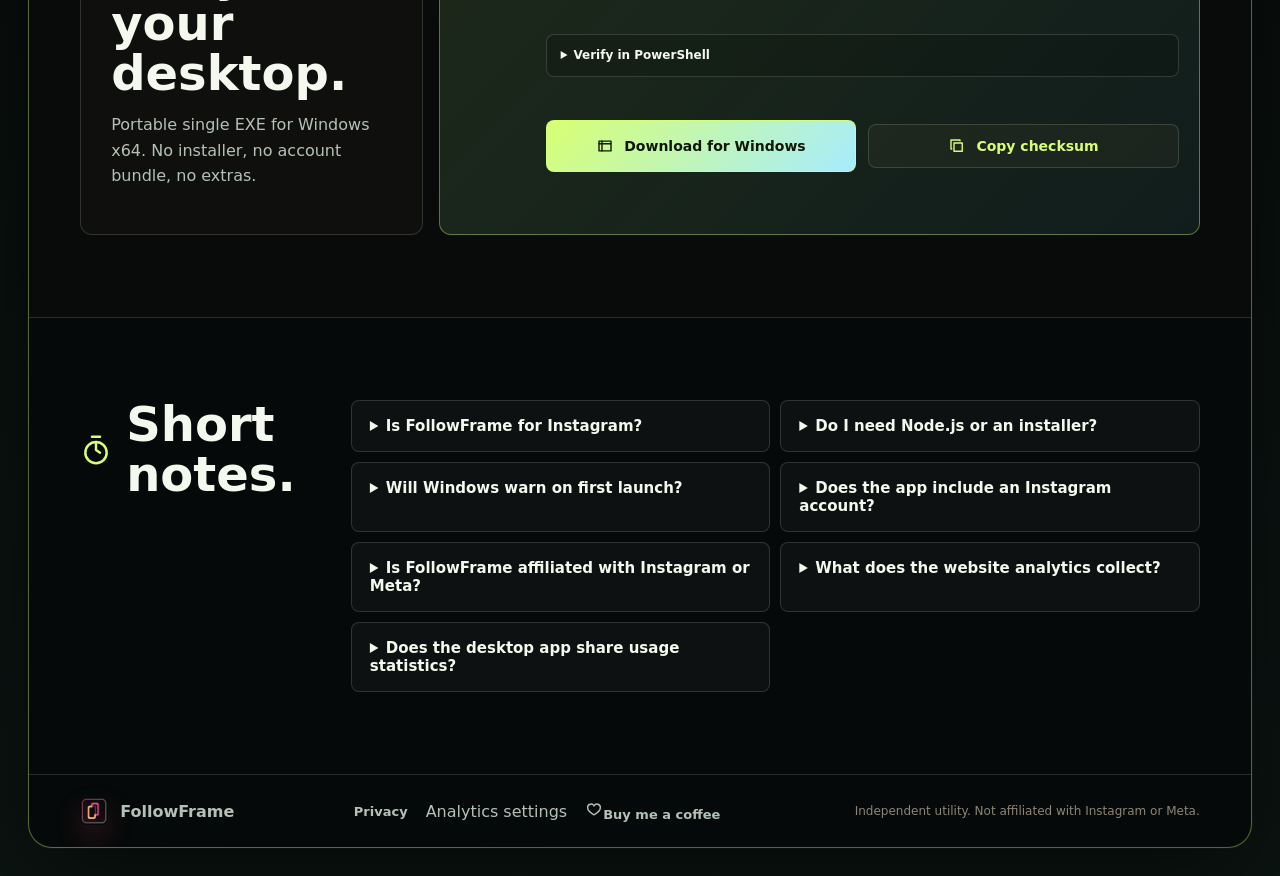
==== commit 4823f387: "Publish FollowFrame 0.2.12" ====
--- a/index.html
+++ b/index.html
@@ -60,13 +60,13 @@
             "name": "FollowFrame",
             "applicationCategory": "MultimediaApplication",
             "operatingSystem": "Windows 10, Windows 11",
-            "softwareVersion": "0.2.11",
+            "softwareVersion": "0.2.12",
             "description": "FollowFrame is an independent Windows x64 desktop app for viewing Instagram posts, Reels, photos, videos, and Stories from accounts you follow in a floating 9:16 frame.",
             "keywords": "Instagram desktop viewer, Instagram media wall, Instagram Stories desktop, Windows Instagram viewer, FollowFrame",
             "url": "https://followframe.com/",
-            "downloadUrl": "https://followframe.com/downloads/FollowFrame-Single-Exe-0.2.11-win32-x64.exe",
+            "downloadUrl": "https://followframe.com/downloads/FollowFrame-Single-Exe-0.2.12-win32-x64.exe",
             "fileSize": "93.0 MB",
-            "sha256": "6ABBD1C16925068D8CBB852107621CCEA797C157D5408C2366D7456746541633",
+            "sha256": "60C3CB32C2E4C5149E8829DF0DE00F7465FC246748F41A1CE50A4DE775EFF4C2",
             "image": "https://followframe.com/og/followframe-og.jpg",
             "offers": {
               "@type": "Offer",
@@ -99,11 +99,11 @@
     </script>
 
     <title>FollowFrame - Instagram Desktop Frame for Windows</title>
-    <script type="module" crossorigin src="/assets/index-CRiPL03x.js"></script>
+    <script type="module" crossorigin src="/assets/index-ChXCrgsi.js"></script>
     <link rel="stylesheet" crossorigin href="/assets/index-BHxjUfpm.css">
   </head>
   <body>
-    <div id="root"><link rel="preload" as="image" href="/app-icon-128.webp"/><main id="top" class="site-shell"><div class="site-frame"><header class="site-header"><a class="brand" href="#top" aria-label="FollowFrame home"><img class="logo-mark" src="/app-icon-128.webp" alt="" width="40" height="40" decoding="async"/><span>FollowFrame</span></a><button class="mobile-menu-button" type="button" aria-label="Open menu" aria-controls="site-navigation" aria-expanded="false"><svg class="icon" viewBox="0 0 24 24" aria-hidden="true"><path d="M4 7h16"></path><path d="M4 12h16"></path><path d="M4 17h16"></path></svg></button><nav id="site-navigation" class="" aria-label="Site navigation"><a href="#start">Start</a><a href="#product">Product</a><a href="#privacy">Privacy</a><a href="#download">Download</a><a href="https://paypal.me/socoliuc" target="_blank" rel="noreferrer">Support</a></nav></header><section class="hero" aria-labelledby="hero-title"><div class="hero__copy"><p class="utility-label"><svg class="icon" viewBox="0 0 24 24" aria-hidden="true"><path d="M4 5.5h16v13H4z"></path><path d="M4 9h16"></path><path d="M8 5.5v13"></path></svg> FollowFrame / local media relay</p><h1 id="hero-title">Your followed feed, <span>cut into a calmer signal.</span></h1><p class="hero__body">FollowFrame turns posts, Reels, photos, videos, and Stories from accounts you follow into a focused 9:16 desktop relay for Windows.</p><p class="hero__support">Keep a visual pulse nearby while you work, refresh on your terms, and keep the source session on your Windows device.</p><div class="hero__actions"><a class="button button--primary" href="/downloads/FollowFrame-Single-Exe-0.2.11-win32-x64.exe" download=""><svg class="icon" viewBox="0 0 24 24" aria-hidden="true"><path d="M4 5.5h16v13H4z"></path><path d="M4 9h16"></path><path d="M8 5.5v13"></path></svg>Download for Windows</a><a class="button button--secondary" href="https://paypal.me/socoliuc" target="_blank" rel="noreferrer"><svg class="icon" viewBox="0 0 24 24" aria-hidden="true"><path d="M20.5 8.8c0 5.1-8.5 9.7-8.5 9.7S3.5 13.9 3.5 8.8A4.5 4.5 0 0 1 12 6.6a4.5 4.5 0 0 1 8.5 2.2z"></path></svg>Buy me a coffee</a></div><dl class="release-strip" aria-label="Release summary"><div><svg class="icon" viewBox="0 0 24 24" aria-hidden="true"><path d="M12 7v5l3 2"></path><path d="M9 2h6"></path><path d="M12 22a8 8 0 1 0 0-16 8 8 0 0 0 0 16z"></path></svg><dt>Version</dt><dd>0.2.11</dd></div><div><svg class="icon" viewBox="0 0 24 24" aria-hidden="true"><path d="M4 5.5h16v13H4z"></path><path d="M4 9h16"></path><path d="M8 5.5v13"></path></svg><dt>Platform</dt><dd>Windows x64</dd></div><div><svg class="icon" viewBox="0 0 24 24" aria-hidden="true"><path d="m12 3 8 4-8 4-8-4 8-4z"></path><path d="m4 12 8 4 8-4"></path><path d="m4 17 8 4 8-4"></path></svg><dt>Package</dt><dd>Single EXE</dd></div><div><svg class="icon" viewBox="0 0 24 24" aria-hidden="true"><path d="M8 5v14l11-7-11-7z"></path><path d="M4 5v14"></path></svg><dt>Mode</dt><dd>Local relay</dd></div></dl></div><figure class="hero-stack" aria-label="FollowFrame Instagram player, settings, refresh, and connect screens using @followframeapp"><picture><source type="image/webp" srcSet="/screenshots/followframe-product-suite-720.webp 720w, /screenshots/followframe-product-suite-1200.webp 1200w" sizes="(max-width: 700px) calc(100vw - 40px), (max-width: 1100px) 82vw, 720px"/><img class="hero-stack__image" src="/screenshots/followframe-product-suite.jpg" alt="FollowFrame real app screens for an Instagram desktop frame staged on a polished desktop surface" width="1800" height="1120" loading="lazy" decoding="async"/></picture></figure></section><section class="quick-start" id="start" aria-labelledby="start-title"><div class="quick-start__intro"><p class="utility-label"><svg class="icon" viewBox="0 0 24 24" aria-hidden="true"><path d="m5 12 14 0m-6-6 6 6-6 6"></path></svg> Three minutes to a calmer desktop</p><h2 id="start-title">A clean first run, without the usual setup sprawl.</h2><p>FollowFrame stays intentionally small: one portable app, one local session, and a focused media surface when you want it.</p></div><ol class="quick-start__steps"><li><span>01</span><svg class="icon" viewBox="0 0 24 24" aria-hidden="true"><path d="M12 3v11"></path><path d="m7 10 5 5 5-5"></path><path d="M5 20h14"></path></svg><h3>Download the portable EXE</h3><p>One Windows x64 file. No installer or companion service.</p></li><li><span>02</span><svg class="icon" viewBox="0 0 24 24" aria-hidden="true"><path d="M12 3 20 6v6c0 5-3.4 8-8 9-4.6-1-8-4-8-9V6l8-3z"></path></svg><h3>Connect inside FollowFrame</h3><p>Use your own local session only when you choose to start the relay.</p></li><li><span>03</span><svg class="icon" viewBox="0 0 24 24" aria-hidden="true"><path d="M12 8.5a3.5 3.5 0 1 0 0 7 3.5 3.5 0 0 0 0-7z"></path><path d="M19 13.5v-3l-2.1-.5a7 7 0 0 0-.7-1.6l1.1-1.9-2.1-2.1-1.9 1.1a7 7 0 0 0-1.6-.7L11.2 2H8.8l-.5 2.1a7 7 0 0 0-1.6.7L4.8 3.7 2.7 5.8l1.1 1.9a7 7 0 0 0-.7 1.6L1 9.8v3l2.1.5a7 7 0 0 0 .7 1.6l-1.1 1.9 2.1 2.1 1.9-1.1a7 7 0 0 0 1.6.7l.5 2.1h2.4l.5-2.1a7 7 0 0 0 1.6-.7l1.9 1.1 2.1-2.1-1.1-1.9a7 7 0 0 0 .7-1.6l2.1-.5z"></path></svg><h3>Set the pace</h3><p>Use the small playback console, refresh on demand, and keep work in focus.</p></li></ol></section><section class="tour" id="product" aria-labelledby="product-title"><div class="section-heading"><h2 id="product-title">A desktop surface designed for your peripheral vision.</h2><p>FollowFrame is a private, always-ready media relay: real app windows, no browser tab takeover, and no cloud account layer.</p></div><div class="tour-grid"><article class="tour-card tour-card--player"><div class="tour-card__copy"><span class="tour-card__number">01</span><svg class="icon" viewBox="0 0 24 24" aria-hidden="true"><path d="M8 5v14l11-7-11-7z"></path><path d="M4 5v14"></path></svg><h3>A focused signal, not another browser tab.</h3><p>Keep a tall, calm media relay above your workspace without turning your desktop into a feed.</p></div><figure><picture><source type="image/webp" srcSet="/screenshots/followframe-player-720.webp"/><img src="/screenshots/followframe-player.jpg" alt="FollowFrame floating Instagram player with sanitized media and playback controls" width="900" height="1100" loading="lazy" decoding="async"/></picture></figure></article><article class="tour-card tour-card--settings"><div class="tour-card__copy"><span class="tour-card__number">02</span><svg class="icon" viewBox="0 0 24 24" aria-hidden="true"><path d="M12 8.5a3.5 3.5 0 1 0 0 7 3.5 3.5 0 0 0 0-7z"></path><path d="M19 13.5v-3l-2.1-.5a7 7 0 0 0-.7-1.6l1.1-1.9-2.1-2.1-1.9 1.1a7 7 0 0 0-1.6-.7L11.2 2H8.8l-.5 2.1a7 7 0 0 0-1.6.7L4.8 3.7 2.7 5.8l1.1 1.9a7 7 0 0 0-.7 1.6L1 9.8v3l2.1.5a7 7 0 0 0 .7 1.6l-1.1 1.9 2.1 2.1 1.9-1.1a7 7 0 0 0 1.6.7l.5 2.1h2.4l.5-2.1a7 7 0 0 0 1.6-.7l1.9 1.1 2.1-2.1-1.1-1.9a7 7 0 0 0 .7-1.6l2.1-.5z"></path></svg><h3>Tune the relay to your rhythm.</h3><p>Shape content, refresh timing, playback order, sound, and always-on-top behavior from one compact console.</p></div><figure><picture><source type="image/webp" srcSet="/screenshots/followframe-settings-720.webp"/><img src="/screenshots/followframe-settings.jpg" alt="FollowFrame settings panel for Instagram content, order, refresh, and account controls" width="900" height="1100" loading="lazy" decoding="async"/></picture></figure></article><article class="tour-card tour-card--refresh"><div class="tour-card__copy"><span class="tour-card__number">03</span><svg class="icon" viewBox="0 0 24 24" aria-hidden="true"><path d="M4 4v6h6"></path><path d="M20 20v-6h-6"></path><path d="M5.6 15.4A7 7 0 0 0 18 17.2"></path><path d="M18.4 8.6A7 7 0 0 0 6 6.8"></path></svg><h3>Refresh the signal without dropping the frame.</h3><p>Bring in new followed media while the current visual anchor stays present and uninterrupted.</p></div><figure><picture><source type="image/webp" srcSet="/screenshots/followframe-refresh-720.webp"/><img src="/screenshots/followframe-refresh.jpg" alt="FollowFrame refresh state for Instagram content with current wall still visible" width="900" height="1100" loading="lazy" decoding="async"/></picture></figure></article><article class="tour-card tour-card--empty"><div class="tour-card__copy"><span class="tour-card__number">04</span><svg class="icon" viewBox="0 0 24 24" aria-hidden="true"><path d="M12 3 20 6v6c0 5-3.4 8-8 9-4.6-1-8-4-8-9V6l8-3z"></path></svg><h3>Your session remains your session.</h3><p>Connect inside the app on first launch. The download includes no account, tokens, browser profile, or cloud relay.</p></div><figure><picture><source type="image/webp" srcSet="/screenshots/followframe-empty-720.webp"/><img src="/screenshots/followframe-empty.jpg" alt="FollowFrame first-launch Instagram connect account screen" width="900" height="1100" loading="lazy" decoding="async"/></picture></figure></article></div></section><section class="privacy" id="privacy" aria-labelledby="privacy-title"><div class="privacy__intro"><svg class="icon" viewBox="0 0 24 24" aria-hidden="true"><path d="M12 3 20 6v6c0 5-3.4 8-8 9-4.6-1-8-4-8-9V6l8-3z"></path></svg><h2 id="privacy-title">Personal signal. Local by design.</h2><p>FollowFrame keeps the source session on your machine and avoids common public-site data exposures.</p><p><a href="/privacy/">Read the full privacy policy</a></p></div><div class="privacy-grid"><article><svg class="icon" viewBox="0 0 24 24" aria-hidden="true"><path d="M12 3 20 6v6c0 5-3.4 8-8 9-4.6-1-8-4-8-9V6l8-3z"></path></svg><h3>No bundled Instagram account</h3><p>Every Windows user connects their own Instagram session inside the app.</p></article><article><svg class="icon" viewBox="0 0 24 24" aria-hidden="true"><path d="M4 5.5h16v13H4z"></path><path d="M4 9h16"></path><path d="M8 5.5v13"></path></svg><h3>No public diagnostics</h3><p>Runtime reports stay in the local app-data folder.</p></article><article><svg class="icon" viewBox="0 0 24 24" aria-hidden="true"><path d="m12 3 8 4-8 4-8-4 8-4z"></path><path d="m4 12 8 4 8-4"></path><path d="m4 17 8 4 8-4"></path></svg><h3>No private Instagram media in site assets</h3><p>Public screenshots use sanitized app states only.</p></article><article><svg class="icon" viewBox="0 0 24 24" aria-hidden="true"><path d="M12 8.5a3.5 3.5 0 1 0 0 7 3.5 3.5 0 0 0 0-7z"></path><path d="M19 13.5v-3l-2.1-.5a7 7 0 0 0-.7-1.6l1.1-1.9-2.1-2.1-1.9 1.1a7 7 0 0 0-1.6-.7L11.2 2H8.8l-.5 2.1a7 7 0 0 0-1.6.7L4.8 3.7 2.7 5.8l1.1 1.9a7 7 0 0 0-.7 1.6L1 9.8v3l2.1.5a7 7 0 0 0 .7 1.6l-1.1 1.9 2.1 2.1 1.9-1.1a7 7 0 0 0 1.6.7l.5 2.1h2.4l.5-2.1a7 7 0 0 0 1.6-.7l1.9 1.1 2.1-2.1-1.1-1.9a7 7 0 0 0 .7-1.6l2.1-.5z"></path></svg><h3>No browser profiles</h3><p>The site never packages local browsing profiles.</p></article><article><svg class="icon" viewBox="0 0 24 24" aria-hidden="true"><path d="M20.5 8.8c0 5.1-8.5 9.7-8.5 9.7S3.5 13.9 3.5 8.8A4.5 4.5 0 0 1 12 6.6a4.5 4.5 0 0 1 8.5 2.2z"></path></svg><h3>No tokens or cookies</h3><p>The public bundle contains no session material.</p></article><article><svg class="icon" viewBox="0 0 24 24" aria-hidden="true"><path d="M12 7v5l3 2"></path><path d="M9 2h6"></path><path d="M12 22a8 8 0 1 0 0-16 8 8 0 0 0 0 16z"></path></svg><h3>Local session only</h3><p>The Instagram login belongs to the current Windows user.</p></article></div></section><section class="download" id="download" aria-labelledby="download-title"><div class="download__copy"><svg class="icon" viewBox="0 0 24 24" aria-hidden="true"><path d="M12 3v11"></path><path d="m7 10 5 5 5-5"></path><path d="M5 20h14"></path></svg><h2 id="download-title">Bring the relay to your desktop.</h2><p>Portable single EXE for Windows x64. No installer, no account bundle, no extras.</p></div><div class="download-card" aria-label="Download details"><img src="/app-icon-128.webp" alt="" width="68" height="68" loading="lazy" decoding="async"/><div class="download-card__main"><span>FollowFrame <!-- -->0.2.11<!-- --> (Windows x64)</span><strong>FollowFrame-Single-Exe-0.2.11-win32-x64.exe</strong><code>6ABBD1C16925068D8CBB852107621CCEA797C157D5408C2366D7456746541633</code></div><span class="download-card__size">93.0 MB</span><p class="download-card__verify"><svg class="icon" viewBox="0 0 24 24" aria-hidden="true"><path d="M12 3 20 6v6c0 5-3.4 8-8 9-4.6-1-8-4-8-9V6l8-3z"></path></svg>Verify the SHA-256 after download if you want an extra integrity check. <a href="/downloads/FollowFrame-Single-Exe-0.2.11-win32-x64.exe.sha256" download="">Download the checksum file</a>.</p><details class="download-card__verification-steps"><summary>Verify in PowerShell</summary><p>Open PowerShell in the folder where you saved the EXE, then run:</p><div><code>Get-FileHash &quot;.\FollowFrame-Single-Exe-0.2.11-win32-x64.exe&quot; -Algorithm SHA256</code><button type="button"><svg class="icon" viewBox="0 0 24 24" aria-hidden="true"><path d="M8 8h11v11H8z"></path><path d="M5 16H4V4h12v1"></path></svg>Copy PowerShell command</button></div><p>Compare the returned hash with the SHA-256 shown above, or use this automatic check:</p><div><code>$expected = &quot;6ABBD1C16925068D8CBB852107621CCEA797C157D5408C2366D7456746541633&quot;; $actual = (Get-FileHash &quot;.\FollowFrame-Single-Exe-0.2.11-win32-x64.exe&quot; -Algorithm SHA256).Hash; if ($actual -eq $expected) { &quot;Checksum verified.&quot; } else { &quot;Checksum mismatch. Delete this file and download it again.&quot; }</code><button type="button"><svg class="icon" viewBox="0 0 24 24" aria-hidden="true"><path d="M8 8h11v11H8z"></path><path d="M5 16H4V4h12v1"></path></svg>Copy automatic check</button></div><p>It reports whether this downloaded EXE matches the published checksum.</p></details><div class="download-card__actions"><a class="button button--primary" href="/downloads/FollowFrame-Single-Exe-0.2.11-win32-x64.exe" download=""><svg class="icon" viewBox="0 0 24 24" aria-hidden="true"><path d="M4 5.5h16v13H4z"></path><path d="M4 9h16"></path><path d="M8 5.5v13"></path></svg>Download for Windows</a><button class="button button--ghost" type="button"><svg class="icon" viewBox="0 0 24 24" aria-hidden="true"><path d="M8 8h11v11H8z"></path><path d="M5 16H4V4h12v1"></path></svg>Copy checksum</button><span class="checksum-copy-status" role="status" aria-live="polite"></span></div></div></section><section class="faq" aria-labelledby="faq-title"><div class="faq__heading"><svg class="icon" viewBox="0 0 24 24" aria-hidden="true"><path d="M12 7v5l3 2"></path><path d="M9 2h6"></path><path d="M12 22a8 8 0 1 0 0-16 8 8 0 0 0 0 16z"></path></svg><h2 id="faq-title">Short notes.</h2></div><div class="faq-list"><details><summary>Is FollowFrame for Instagram?</summary><p>Yes. FollowFrame is built for viewing Instagram posts, Reels, photos, videos, and Stories from accounts you follow in a floating Windows desktop frame.</p></details><details><summary>Do I need Node.js or an installer?</summary><p>No. The public download is a single Windows x64 executable.</p></details><details><summary>Will Windows warn on first launch?</summary><p>It may. The current build is a portable Electron executable and can show an unsigned-app warning.</p></details><details><summary>Does the app include an Instagram account?</summary><p>No. First launch on a new Windows user needs a local Instagram login inside the app.</p></details><details><summary>Is FollowFrame affiliated with Instagram or Meta?</summary><p>No. FollowFrame is an independent desktop utility and is not affiliated with, endorsed by, or sponsored by Instagram or Meta.</p></details><details><summary>What does the website analytics collect?</summary><p>With permission, the site records a page view plus generic download/support click events. The download server also counts completed full EXE responses without cookies or visitor identifiers. Neither path sends Instagram account names, media URLs, or local paths. Website analytics permission can be reviewed or withdrawn at any time from Analytics settings in the footer.</p></details><details><summary>Does the desktop app share usage statistics?</summary><p>Not by default. An optional setting can share one anonymous active-use heartbeat per day using a random app ID, the FollowFrame version, and Windows/x64. It never includes an Instagram account, media, URLs, local paths, or diagnostics, and disabling it deletes the local anonymous ID.</p></details></div></section><footer class="site-footer"><a class="brand" href="#top" aria-label="FollowFrame home"><img class="logo-mark" src="/app-icon-128.webp" alt="" width="40" height="40" decoding="async"/><span>FollowFrame</span></a><div><a href="#privacy">Privacy</a><a href="https://paypal.me/socoliuc" target="_blank" rel="noreferrer"><svg class="icon" viewBox="0 0 24 24" aria-hidden="true"><path d="M20.5 8.8c0 5.1-8.5 9.7-8.5 9.7S3.5 13.9 3.5 8.8A4.5 4.5 0 0 1 12 6.6a4.5 4.5 0 0 1 8.5 2.2z"></path></svg>Buy me a coffee</a></div><p class="footer-note">Independent utility. Not affiliated with Instagram or Meta.</p></footer></div></main></div>+    <div id="root"><link rel="preload" as="image" href="/app-icon-128.webp"/><main id="top" class="site-shell"><div class="site-frame"><header class="site-header"><a class="brand" href="#top" aria-label="FollowFrame home"><img class="logo-mark" src="/app-icon-128.webp" alt="" width="40" height="40" decoding="async"/><span>FollowFrame</span></a><button class="mobile-menu-button" type="button" aria-label="Open menu" aria-controls="site-navigation" aria-expanded="false"><svg class="icon" viewBox="0 0 24 24" aria-hidden="true"><path d="M4 7h16"></path><path d="M4 12h16"></path><path d="M4 17h16"></path></svg></button><nav id="site-navigation" class="" aria-label="Site navigation"><a href="#start">Start</a><a href="#product">Product</a><a href="#privacy">Privacy</a><a href="#download">Download</a><a href="https://paypal.me/socoliuc" target="_blank" rel="noreferrer">Support</a></nav></header><section class="hero" aria-labelledby="hero-title"><div class="hero__copy"><p class="utility-label"><svg class="icon" viewBox="0 0 24 24" aria-hidden="true"><path d="M4 5.5h16v13H4z"></path><path d="M4 9h16"></path><path d="M8 5.5v13"></path></svg> FollowFrame / local media relay</p><h1 id="hero-title">Your followed feed, <span>cut into a calmer signal.</span></h1><p class="hero__body">FollowFrame turns posts, Reels, photos, videos, and Stories from accounts you follow into a focused 9:16 desktop relay for Windows.</p><p class="hero__support">Keep a visual pulse nearby while you work, refresh on your terms, and keep the source session on your Windows device.</p><div class="hero__actions"><a class="button button--primary" href="/downloads/FollowFrame-Single-Exe-0.2.12-win32-x64.exe" download=""><svg class="icon" viewBox="0 0 24 24" aria-hidden="true"><path d="M4 5.5h16v13H4z"></path><path d="M4 9h16"></path><path d="M8 5.5v13"></path></svg>Download for Windows</a><a class="button button--secondary" href="https://paypal.me/socoliuc" target="_blank" rel="noreferrer"><svg class="icon" viewBox="0 0 24 24" aria-hidden="true"><path d="M20.5 8.8c0 5.1-8.5 9.7-8.5 9.7S3.5 13.9 3.5 8.8A4.5 4.5 0 0 1 12 6.6a4.5 4.5 0 0 1 8.5 2.2z"></path></svg>Buy me a coffee</a></div><dl class="release-strip" aria-label="Release summary"><div><svg class="icon" viewBox="0 0 24 24" aria-hidden="true"><path d="M12 7v5l3 2"></path><path d="M9 2h6"></path><path d="M12 22a8 8 0 1 0 0-16 8 8 0 0 0 0 16z"></path></svg><dt>Version</dt><dd>0.2.12</dd></div><div><svg class="icon" viewBox="0 0 24 24" aria-hidden="true"><path d="M4 5.5h16v13H4z"></path><path d="M4 9h16"></path><path d="M8 5.5v13"></path></svg><dt>Platform</dt><dd>Windows x64</dd></div><div><svg class="icon" viewBox="0 0 24 24" aria-hidden="true"><path d="m12 3 8 4-8 4-8-4 8-4z"></path><path d="m4 12 8 4 8-4"></path><path d="m4 17 8 4 8-4"></path></svg><dt>Package</dt><dd>Single EXE</dd></div><div><svg class="icon" viewBox="0 0 24 24" aria-hidden="true"><path d="M8 5v14l11-7-11-7z"></path><path d="M4 5v14"></path></svg><dt>Mode</dt><dd>Local relay</dd></div></dl></div><figure class="hero-stack" aria-label="FollowFrame Instagram player, settings, refresh, and connect screens using @followframeapp"><picture><source type="image/webp" srcSet="/screenshots/followframe-product-suite-720.webp 720w, /screenshots/followframe-product-suite-1200.webp 1200w" sizes="(max-width: 700px) calc(100vw - 40px), (max-width: 1100px) 82vw, 720px"/><img class="hero-stack__image" src="/screenshots/followframe-product-suite.jpg" alt="FollowFrame real app screens for an Instagram desktop frame staged on a polished desktop surface" width="1800" height="1120" loading="lazy" decoding="async"/></picture></figure></section><section class="quick-start" id="start" aria-labelledby="start-title"><div class="quick-start__intro"><p class="utility-label"><svg class="icon" viewBox="0 0 24 24" aria-hidden="true"><path d="m5 12 14 0m-6-6 6 6-6 6"></path></svg> Three minutes to a calmer desktop</p><h2 id="start-title">A clean first run, without the usual setup sprawl.</h2><p>FollowFrame stays intentionally small: one portable app, one local session, and a focused media surface when you want it.</p></div><ol class="quick-start__steps"><li><span>01</span><svg class="icon" viewBox="0 0 24 24" aria-hidden="true"><path d="M12 3v11"></path><path d="m7 10 5 5 5-5"></path><path d="M5 20h14"></path></svg><h3>Download the portable EXE</h3><p>One Windows x64 file. No installer or companion service.</p></li><li><span>02</span><svg class="icon" viewBox="0 0 24 24" aria-hidden="true"><path d="M12 3 20 6v6c0 5-3.4 8-8 9-4.6-1-8-4-8-9V6l8-3z"></path></svg><h3>Connect inside FollowFrame</h3><p>Use your own local session only when you choose to start the relay.</p></li><li><span>03</span><svg class="icon" viewBox="0 0 24 24" aria-hidden="true"><path d="M12 8.5a3.5 3.5 0 1 0 0 7 3.5 3.5 0 0 0 0-7z"></path><path d="M19 13.5v-3l-2.1-.5a7 7 0 0 0-.7-1.6l1.1-1.9-2.1-2.1-1.9 1.1a7 7 0 0 0-1.6-.7L11.2 2H8.8l-.5 2.1a7 7 0 0 0-1.6.7L4.8 3.7 2.7 5.8l1.1 1.9a7 7 0 0 0-.7 1.6L1 9.8v3l2.1.5a7 7 0 0 0 .7 1.6l-1.1 1.9 2.1 2.1 1.9-1.1a7 7 0 0 0 1.6.7l.5 2.1h2.4l.5-2.1a7 7 0 0 0 1.6-.7l1.9 1.1 2.1-2.1-1.1-1.9a7 7 0 0 0 .7-1.6l2.1-.5z"></path></svg><h3>Set the pace</h3><p>Use the small playback console, refresh on demand, and keep work in focus.</p></li></ol></section><section class="tour" id="product" aria-labelledby="product-title"><div class="section-heading"><h2 id="product-title">A desktop surface designed for your peripheral vision.</h2><p>FollowFrame is a private, always-ready media relay: real app windows, no browser tab takeover, and no cloud account layer.</p></div><div class="tour-grid"><article class="tour-card tour-card--player"><div class="tour-card__copy"><span class="tour-card__number">01</span><svg class="icon" viewBox="0 0 24 24" aria-hidden="true"><path d="M8 5v14l11-7-11-7z"></path><path d="M4 5v14"></path></svg><h3>A focused signal, not another browser tab.</h3><p>Keep a tall, calm media relay above your workspace without turning your desktop into a feed.</p></div><figure><picture><source type="image/webp" srcSet="/screenshots/followframe-player-720.webp"/><img src="/screenshots/followframe-player.jpg" alt="FollowFrame floating Instagram player with sanitized media and playback controls" width="900" height="1100" loading="lazy" decoding="async"/></picture></figure></article><article class="tour-card tour-card--settings"><div class="tour-card__copy"><span class="tour-card__number">02</span><svg class="icon" viewBox="0 0 24 24" aria-hidden="true"><path d="M12 8.5a3.5 3.5 0 1 0 0 7 3.5 3.5 0 0 0 0-7z"></path><path d="M19 13.5v-3l-2.1-.5a7 7 0 0 0-.7-1.6l1.1-1.9-2.1-2.1-1.9 1.1a7 7 0 0 0-1.6-.7L11.2 2H8.8l-.5 2.1a7 7 0 0 0-1.6.7L4.8 3.7 2.7 5.8l1.1 1.9a7 7 0 0 0-.7 1.6L1 9.8v3l2.1.5a7 7 0 0 0 .7 1.6l-1.1 1.9 2.1 2.1 1.9-1.1a7 7 0 0 0 1.6.7l.5 2.1h2.4l.5-2.1a7 7 0 0 0 1.6-.7l1.9 1.1 2.1-2.1-1.1-1.9a7 7 0 0 0 .7-1.6l2.1-.5z"></path></svg><h3>Tune the relay to your rhythm.</h3><p>Shape content, refresh timing, playback order, sound, and always-on-top behavior from one compact console.</p></div><figure><picture><source type="image/webp" srcSet="/screenshots/followframe-settings-720.webp"/><img src="/screenshots/followframe-settings.jpg" alt="FollowFrame settings panel for Instagram content, order, refresh, and account controls" width="900" height="1100" loading="lazy" decoding="async"/></picture></figure></article><article class="tour-card tour-card--refresh"><div class="tour-card__copy"><span class="tour-card__number">03</span><svg class="icon" viewBox="0 0 24 24" aria-hidden="true"><path d="M4 4v6h6"></path><path d="M20 20v-6h-6"></path><path d="M5.6 15.4A7 7 0 0 0 18 17.2"></path><path d="M18.4 8.6A7 7 0 0 0 6 6.8"></path></svg><h3>Refresh the signal without dropping the frame.</h3><p>Bring in new followed media while the current visual anchor stays present and uninterrupted.</p></div><figure><picture><source type="image/webp" srcSet="/screenshots/followframe-refresh-720.webp"/><img src="/screenshots/followframe-refresh.jpg" alt="FollowFrame refresh state for Instagram content with current wall still visible" width="900" height="1100" loading="lazy" decoding="async"/></picture></figure></article><article class="tour-card tour-card--empty"><div class="tour-card__copy"><span class="tour-card__number">04</span><svg class="icon" viewBox="0 0 24 24" aria-hidden="true"><path d="M12 3 20 6v6c0 5-3.4 8-8 9-4.6-1-8-4-8-9V6l8-3z"></path></svg><h3>Your session remains your session.</h3><p>Connect inside the app on first launch. The download includes no account, tokens, browser profile, or cloud relay.</p></div><figure><picture><source type="image/webp" srcSet="/screenshots/followframe-empty-720.webp"/><img src="/screenshots/followframe-empty.jpg" alt="FollowFrame first-launch Instagram connect account screen" width="900" height="1100" loading="lazy" decoding="async"/></picture></figure></article></div></section><section class="privacy" id="privacy" aria-labelledby="privacy-title"><div class="privacy__intro"><svg class="icon" viewBox="0 0 24 24" aria-hidden="true"><path d="M12 3 20 6v6c0 5-3.4 8-8 9-4.6-1-8-4-8-9V6l8-3z"></path></svg><h2 id="privacy-title">Personal signal. Local by design.</h2><p>FollowFrame keeps the source session on your machine and avoids common public-site data exposures.</p><p><a href="/privacy/">Read the full privacy policy</a></p></div><div class="privacy-grid"><article><svg class="icon" viewBox="0 0 24 24" aria-hidden="true"><path d="M12 3 20 6v6c0 5-3.4 8-8 9-4.6-1-8-4-8-9V6l8-3z"></path></svg><h3>No bundled Instagram account</h3><p>Every Windows user connects their own Instagram session inside the app.</p></article><article><svg class="icon" viewBox="0 0 24 24" aria-hidden="true"><path d="M4 5.5h16v13H4z"></path><path d="M4 9h16"></path><path d="M8 5.5v13"></path></svg><h3>No public diagnostics</h3><p>Runtime reports stay in the local app-data folder.</p></article><article><svg class="icon" viewBox="0 0 24 24" aria-hidden="true"><path d="m12 3 8 4-8 4-8-4 8-4z"></path><path d="m4 12 8 4 8-4"></path><path d="m4 17 8 4 8-4"></path></svg><h3>No private Instagram media in site assets</h3><p>Public screenshots use sanitized app states only.</p></article><article><svg class="icon" viewBox="0 0 24 24" aria-hidden="true"><path d="M12 8.5a3.5 3.5 0 1 0 0 7 3.5 3.5 0 0 0 0-7z"></path><path d="M19 13.5v-3l-2.1-.5a7 7 0 0 0-.7-1.6l1.1-1.9-2.1-2.1-1.9 1.1a7 7 0 0 0-1.6-.7L11.2 2H8.8l-.5 2.1a7 7 0 0 0-1.6.7L4.8 3.7 2.7 5.8l1.1 1.9a7 7 0 0 0-.7 1.6L1 9.8v3l2.1.5a7 7 0 0 0 .7 1.6l-1.1 1.9 2.1 2.1 1.9-1.1a7 7 0 0 0 1.6.7l.5 2.1h2.4l.5-2.1a7 7 0 0 0 1.6-.7l1.9 1.1 2.1-2.1-1.1-1.9a7 7 0 0 0 .7-1.6l2.1-.5z"></path></svg><h3>No browser profiles</h3><p>The site never packages local browsing profiles.</p></article><article><svg class="icon" viewBox="0 0 24 24" aria-hidden="true"><path d="M20.5 8.8c0 5.1-8.5 9.7-8.5 9.7S3.5 13.9 3.5 8.8A4.5 4.5 0 0 1 12 6.6a4.5 4.5 0 0 1 8.5 2.2z"></path></svg><h3>No tokens or cookies</h3><p>The public bundle contains no session material.</p></article><article><svg class="icon" viewBox="0 0 24 24" aria-hidden="true"><path d="M12 7v5l3 2"></path><path d="M9 2h6"></path><path d="M12 22a8 8 0 1 0 0-16 8 8 0 0 0 0 16z"></path></svg><h3>Local session only</h3><p>The Instagram login belongs to the current Windows user.</p></article></div></section><section class="download" id="download" aria-labelledby="download-title"><div class="download__copy"><svg class="icon" viewBox="0 0 24 24" aria-hidden="true"><path d="M12 3v11"></path><path d="m7 10 5 5 5-5"></path><path d="M5 20h14"></path></svg><h2 id="download-title">Bring the relay to your desktop.</h2><p>Portable single EXE for Windows x64. No installer, no account bundle, no extras.</p></div><div class="download-card" aria-label="Download details"><img src="/app-icon-128.webp" alt="" width="68" height="68" loading="lazy" decoding="async"/><div class="download-card__main"><span>FollowFrame <!-- -->0.2.12<!-- --> (Windows x64)</span><strong>FollowFrame-Single-Exe-0.2.12-win32-x64.exe</strong><code>60C3CB32C2E4C5149E8829DF0DE00F7465FC246748F41A1CE50A4DE775EFF4C2</code></div><span class="download-card__size">93.0 MB</span><p class="download-card__verify"><svg class="icon" viewBox="0 0 24 24" aria-hidden="true"><path d="M12 3 20 6v6c0 5-3.4 8-8 9-4.6-1-8-4-8-9V6l8-3z"></path></svg>Verify the SHA-256 after download if you want an extra integrity check. <a href="/downloads/FollowFrame-Single-Exe-0.2.12-win32-x64.exe.sha256" download="">Download the checksum file</a>.</p><details class="download-card__verification-steps"><summary>Verify in PowerShell</summary><p>Open PowerShell in the folder where you saved the EXE, then run:</p><div><code>Get-FileHash &quot;.\FollowFrame-Single-Exe-0.2.12-win32-x64.exe&quot; -Algorithm SHA256</code><button type="button"><svg class="icon" viewBox="0 0 24 24" aria-hidden="true"><path d="M8 8h11v11H8z"></path><path d="M5 16H4V4h12v1"></path></svg>Copy PowerShell command</button></div><p>Compare the returned hash with the SHA-256 shown above, or use this automatic check:</p><div><code>$expected = &quot;60C3CB32C2E4C5149E8829DF0DE00F7465FC246748F41A1CE50A4DE775EFF4C2&quot;; $actual = (Get-FileHash &quot;.\FollowFrame-Single-Exe-0.2.12-win32-x64.exe&quot; -Algorithm SHA256).Hash; if ($actual -eq $expected) { &quot;Checksum verified.&quot; } else { &quot;Checksum mismatch. Delete this file and download it again.&quot; }</code><button type="button"><svg class="icon" viewBox="0 0 24 24" aria-hidden="true"><path d="M8 8h11v11H8z"></path><path d="M5 16H4V4h12v1"></path></svg>Copy automatic check</button></div><p>It reports whether this downloaded EXE matches the published checksum.</p></details><div class="download-card__actions"><a class="button button--primary" href="/downloads/FollowFrame-Single-Exe-0.2.12-win32-x64.exe" download=""><svg class="icon" viewBox="0 0 24 24" aria-hidden="true"><path d="M4 5.5h16v13H4z"></path><path d="M4 9h16"></path><path d="M8 5.5v13"></path></svg>Download for Windows</a><button class="button button--ghost" type="button"><svg class="icon" viewBox="0 0 24 24" aria-hidden="true"><path d="M8 8h11v11H8z"></path><path d="M5 16H4V4h12v1"></path></svg>Copy checksum</button><span class="checksum-copy-status" role="status" aria-live="polite"></span></div></div></section><section class="faq" aria-labelledby="faq-title"><div class="faq__heading"><svg class="icon" viewBox="0 0 24 24" aria-hidden="true"><path d="M12 7v5l3 2"></path><path d="M9 2h6"></path><path d="M12 22a8 8 0 1 0 0-16 8 8 0 0 0 0 16z"></path></svg><h2 id="faq-title">Short notes.</h2></div><div class="faq-list"><details><summary>Is FollowFrame for Instagram?</summary><p>Yes. FollowFrame is built for viewing Instagram posts, Reels, photos, videos, and Stories from accounts you follow in a floating Windows desktop frame.</p></details><details><summary>Do I need Node.js or an installer?</summary><p>No. The public download is a single Windows x64 executable.</p></details><details><summary>Will Windows warn on first launch?</summary><p>It may. The current build is a portable Electron executable and can show an unsigned-app warning.</p></details><details><summary>Does the app include an Instagram account?</summary><p>No. First launch on a new Windows user needs a local Instagram login inside the app.</p></details><details><summary>Is FollowFrame affiliated with Instagram or Meta?</summary><p>No. FollowFrame is an independent desktop utility and is not affiliated with, endorsed by, or sponsored by Instagram or Meta.</p></details><details><summary>What does the website analytics collect?</summary><p>With permission, the site records a page view plus generic download/support click events. The download server also counts completed full EXE responses without cookies or visitor identifiers. Neither path sends Instagram account names, media URLs, or local paths. Website analytics permission can be reviewed or withdrawn at any time from Analytics settings in the footer.</p></details><details><summary>Does the desktop app share usage statistics?</summary><p>Not by default. An optional setting can share one anonymous active-use heartbeat per day using a random app ID, the FollowFrame version, and Windows/x64. It never includes an Instagram account, media, URLs, local paths, or diagnostics, and disabling it deletes the local anonymous ID.</p></details></div></section><footer class="site-footer"><a class="brand" href="#top" aria-label="FollowFrame home"><img class="logo-mark" src="/app-icon-128.webp" alt="" width="40" height="40" decoding="async"/><span>FollowFrame</span></a><div><a href="#privacy">Privacy</a><a href="https://paypal.me/socoliuc" target="_blank" rel="noreferrer"><svg class="icon" viewBox="0 0 24 24" aria-hidden="true"><path d="M20.5 8.8c0 5.1-8.5 9.7-8.5 9.7S3.5 13.9 3.5 8.8A4.5 4.5 0 0 1 12 6.6a4.5 4.5 0 0 1 8.5 2.2z"></path></svg>Buy me a coffee</a></div><p class="footer-note">Independent utility. Not affiliated with Instagram or Meta.</p></footer></div></main></div> 
   </body>
 </html>
